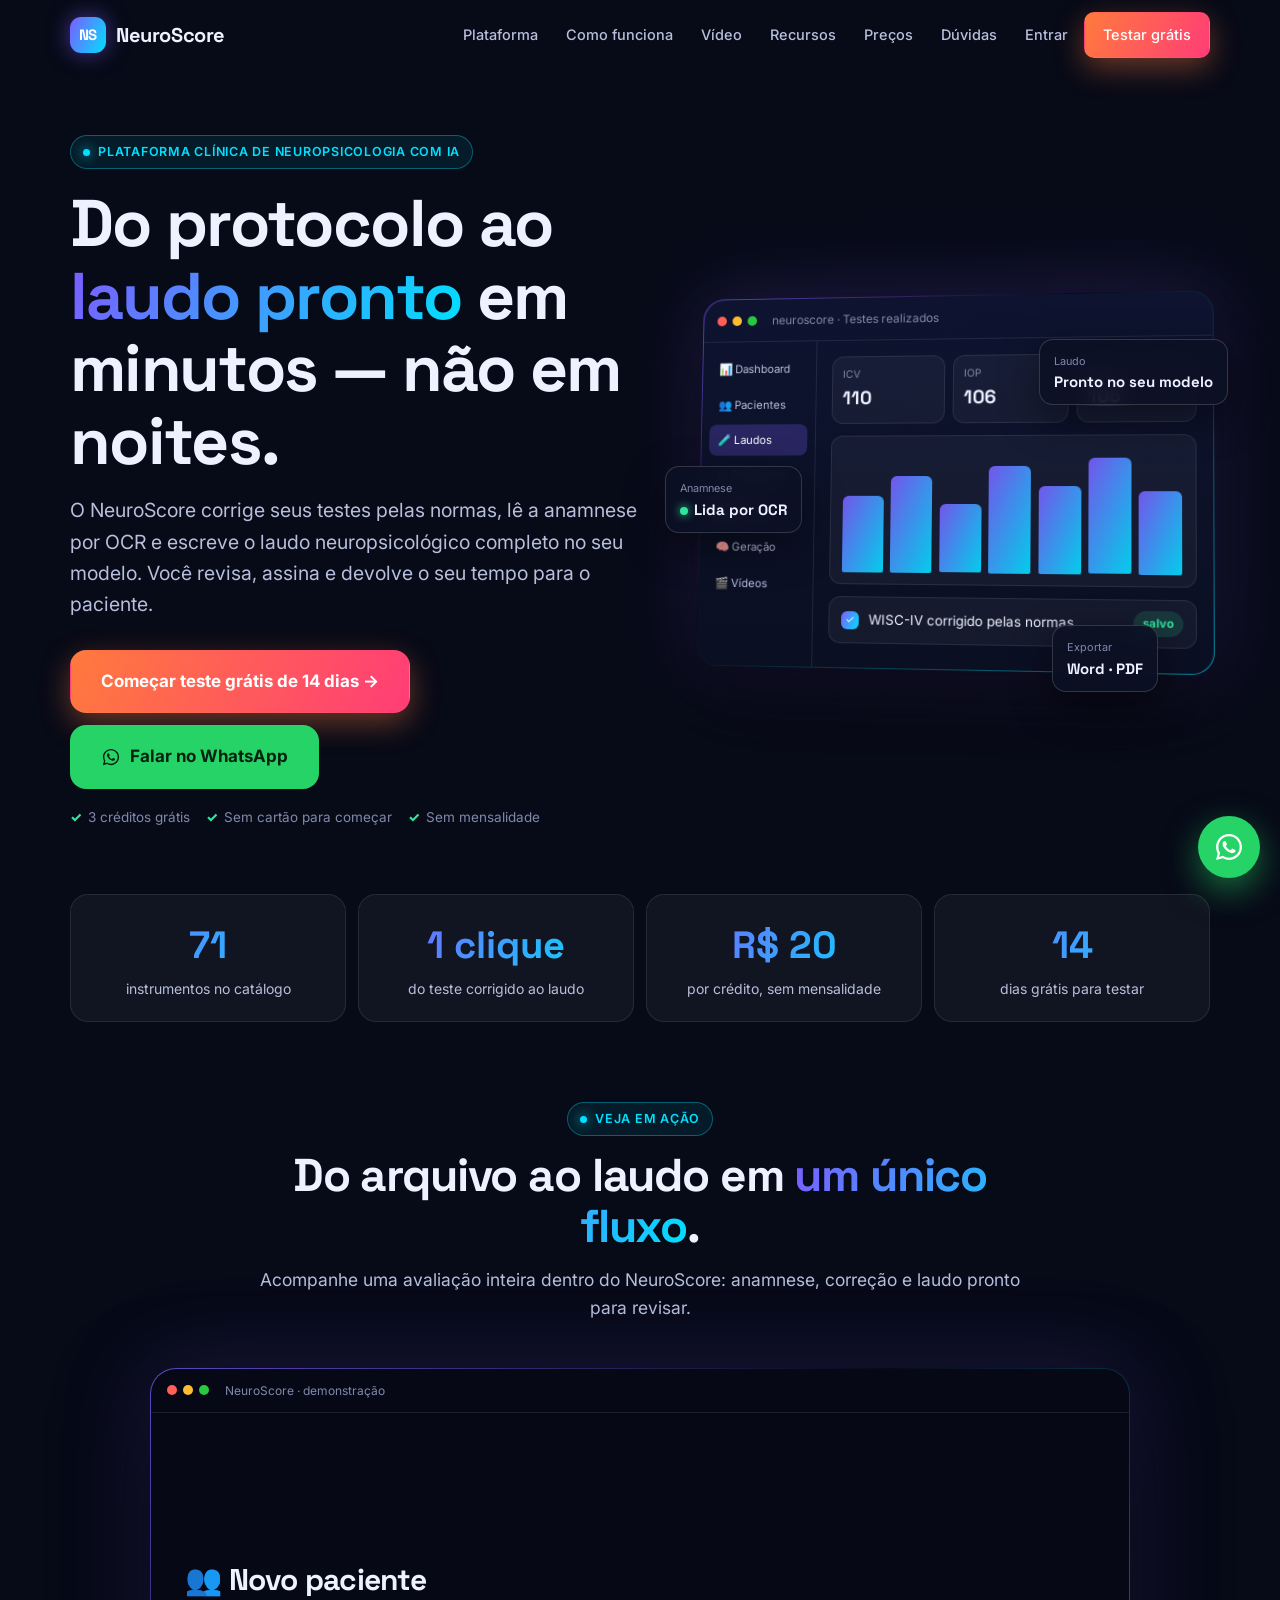
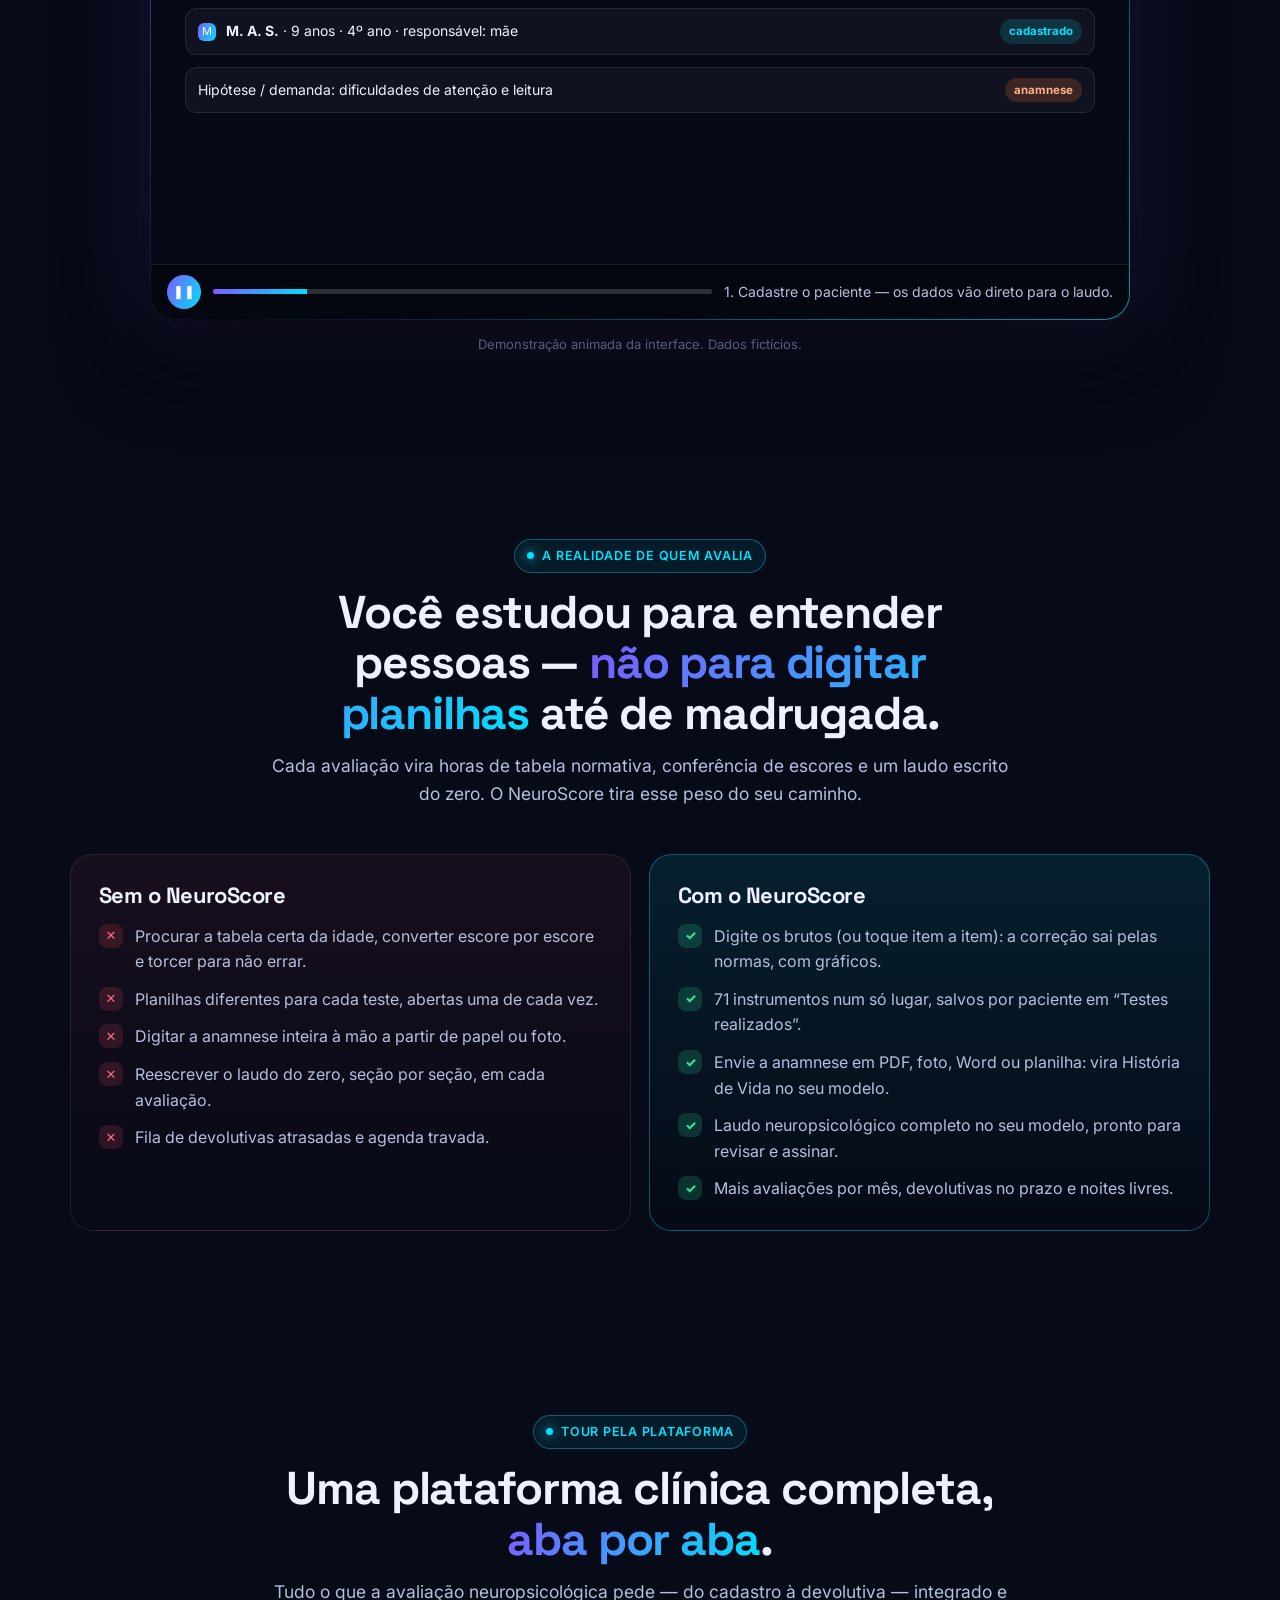
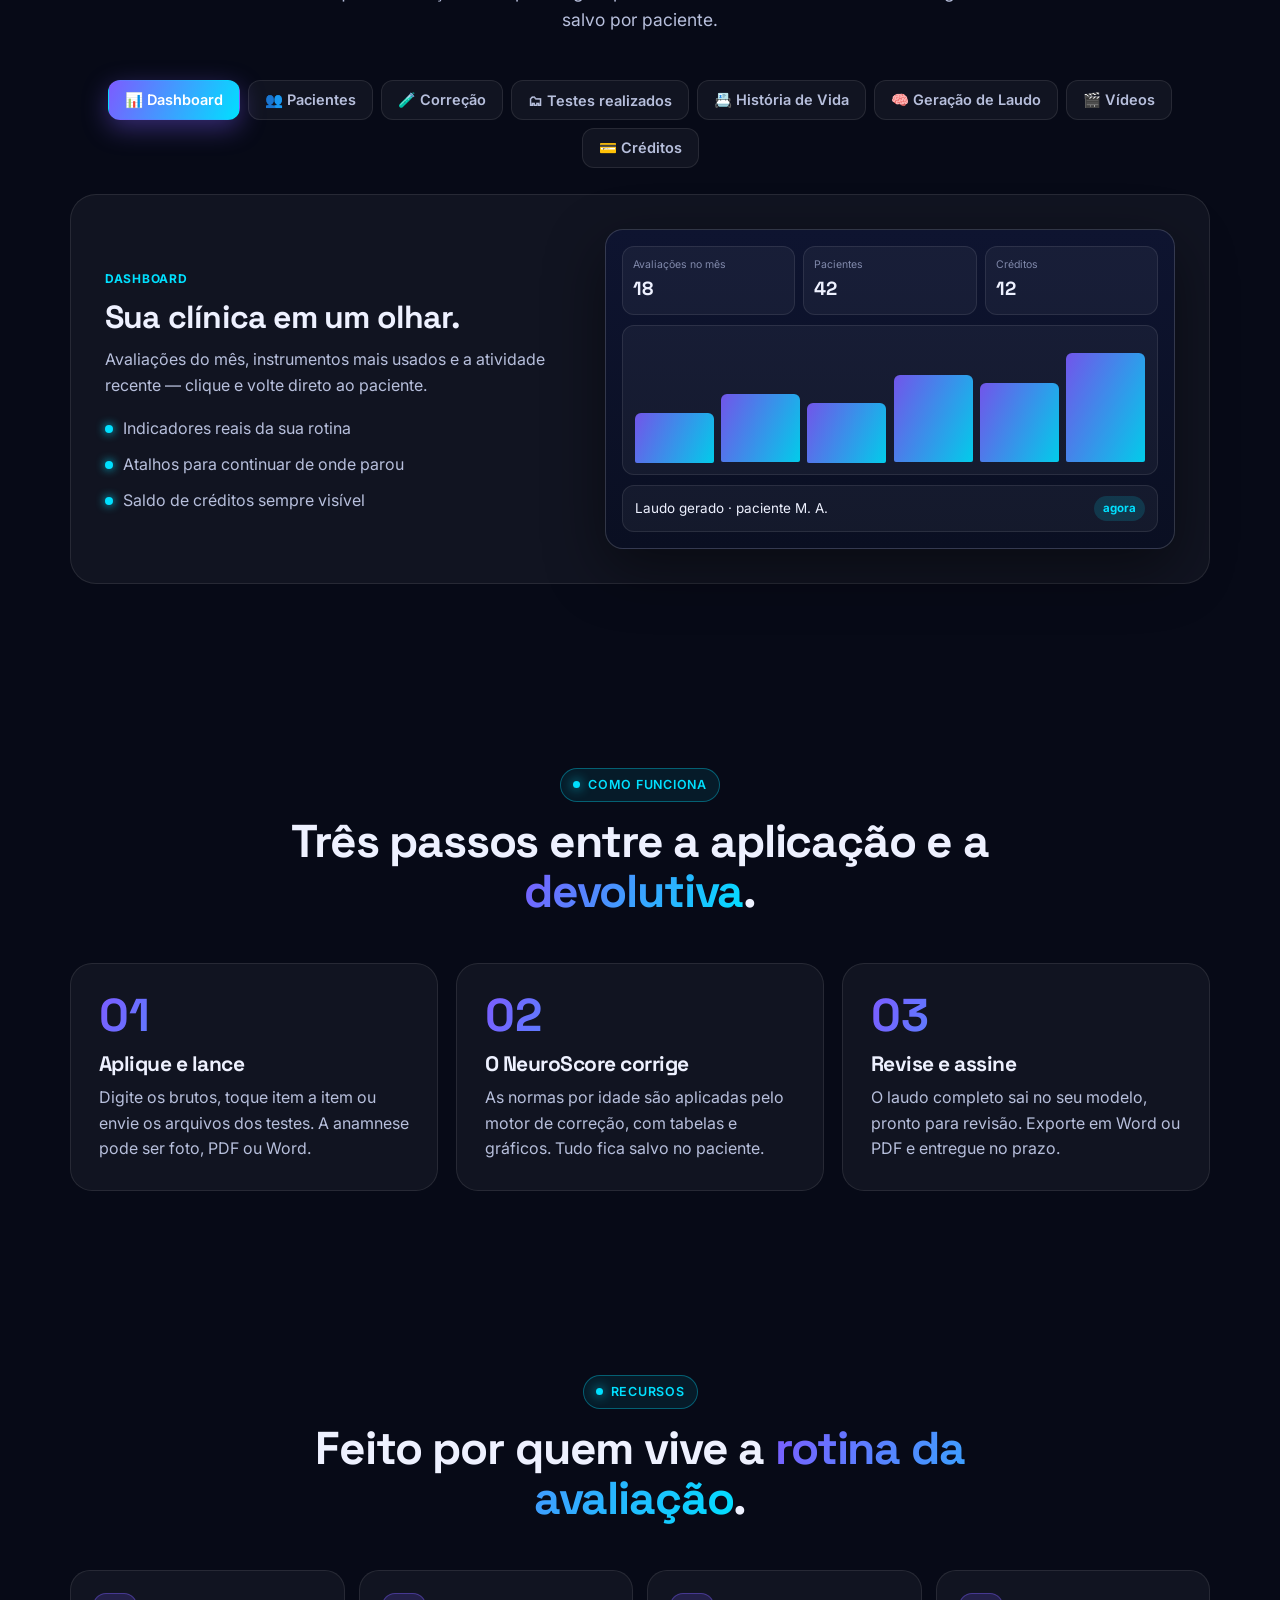
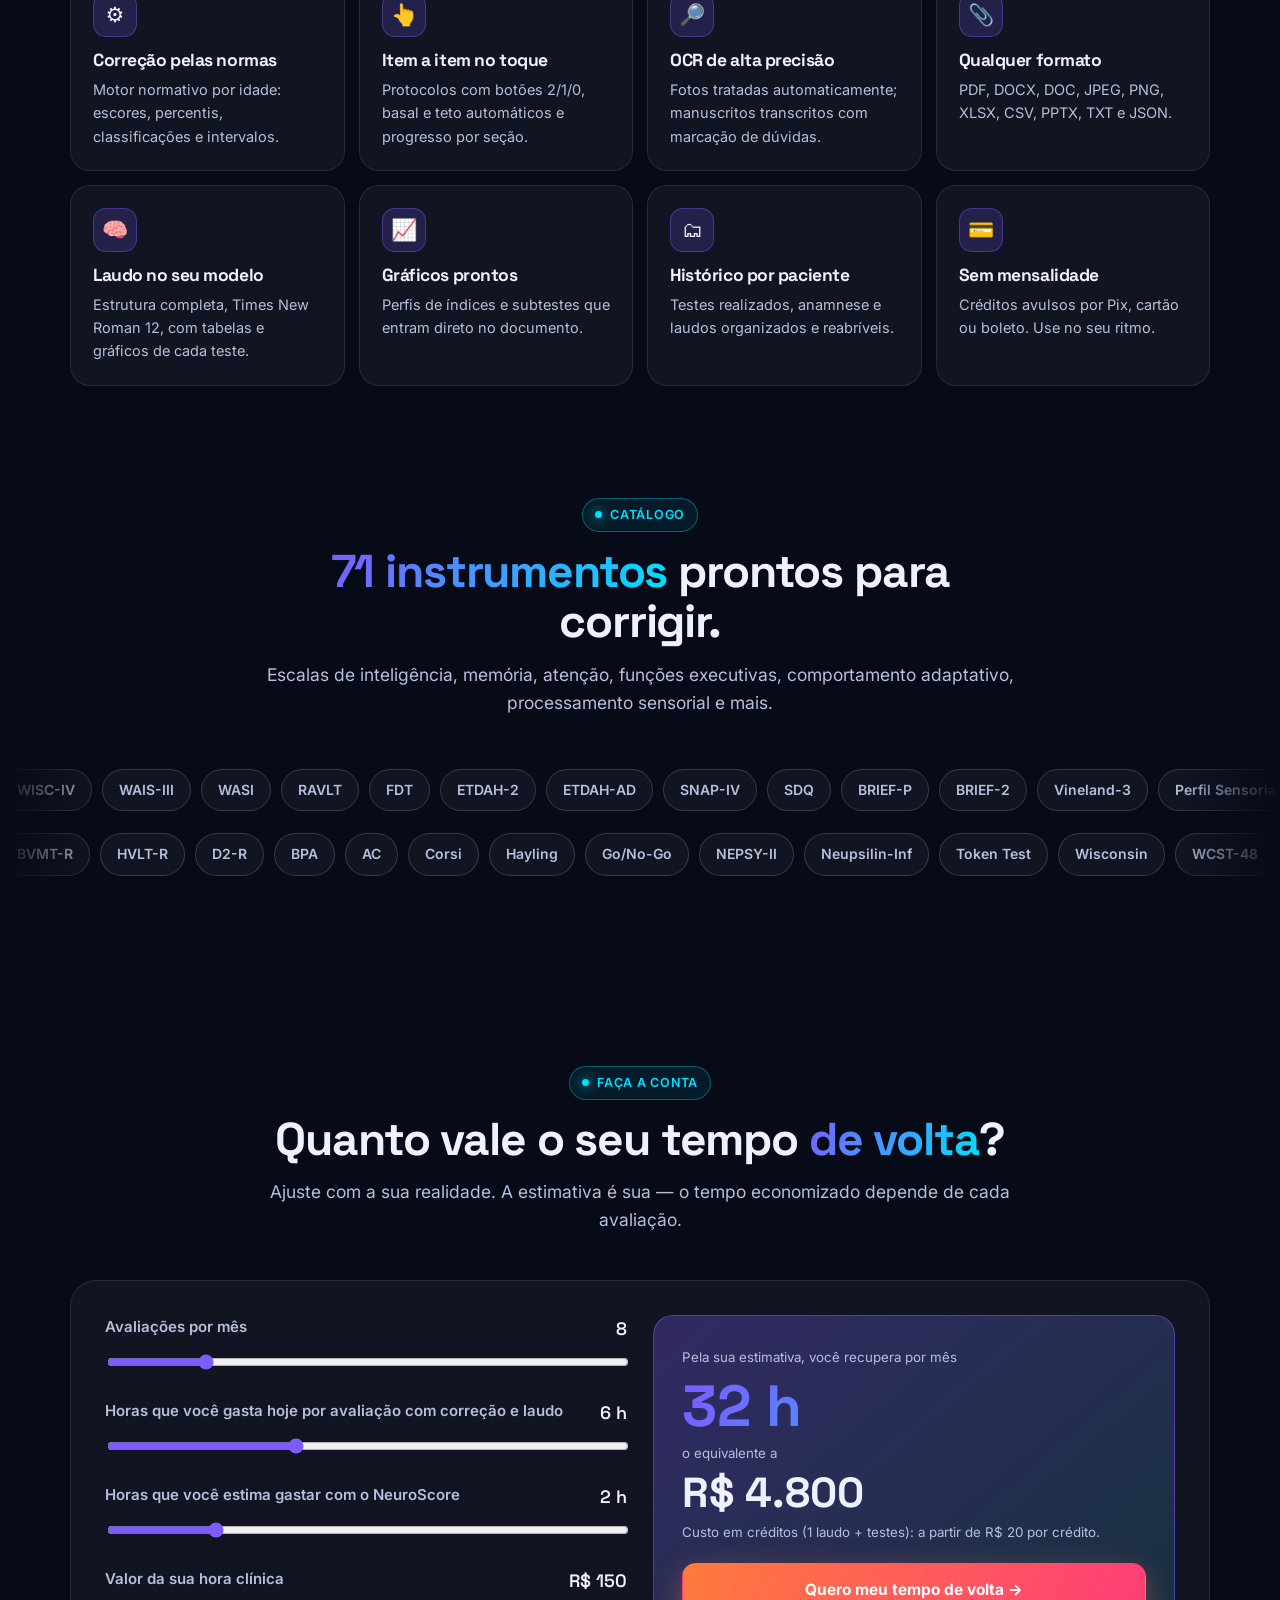
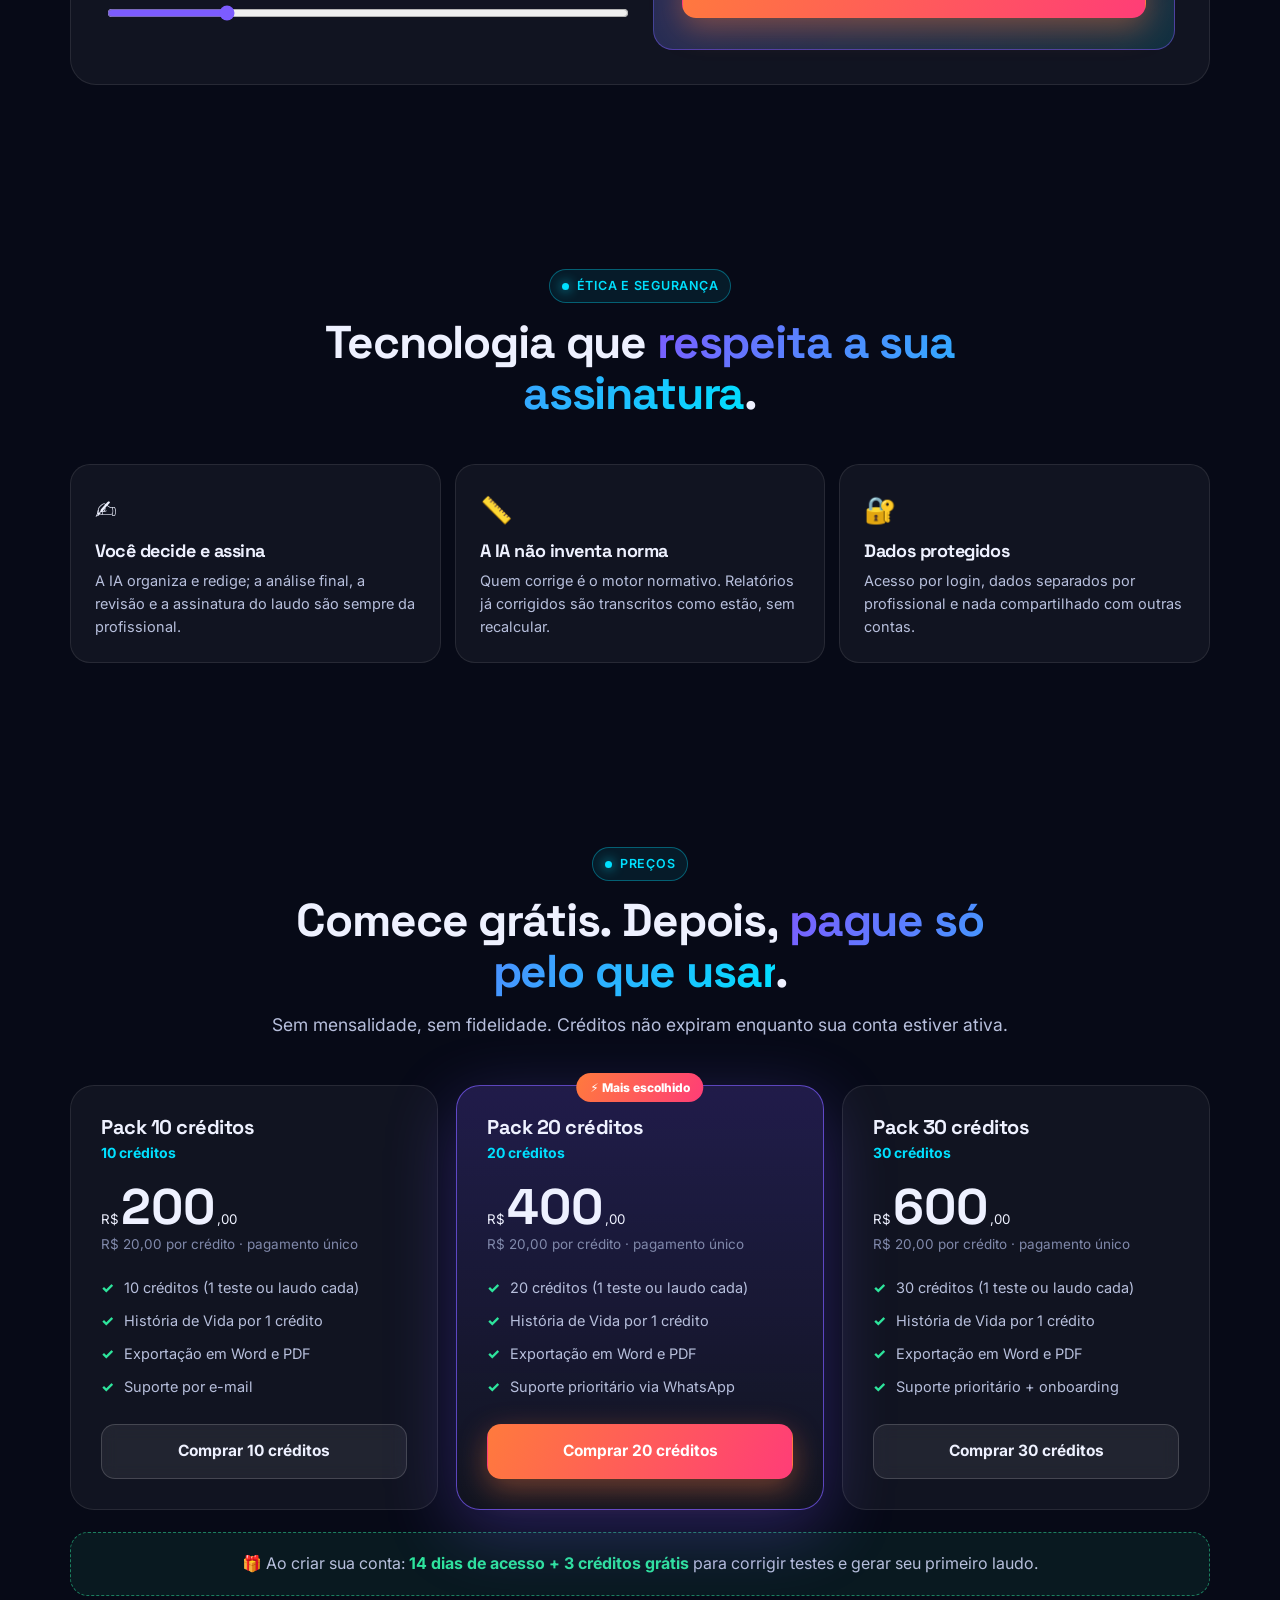
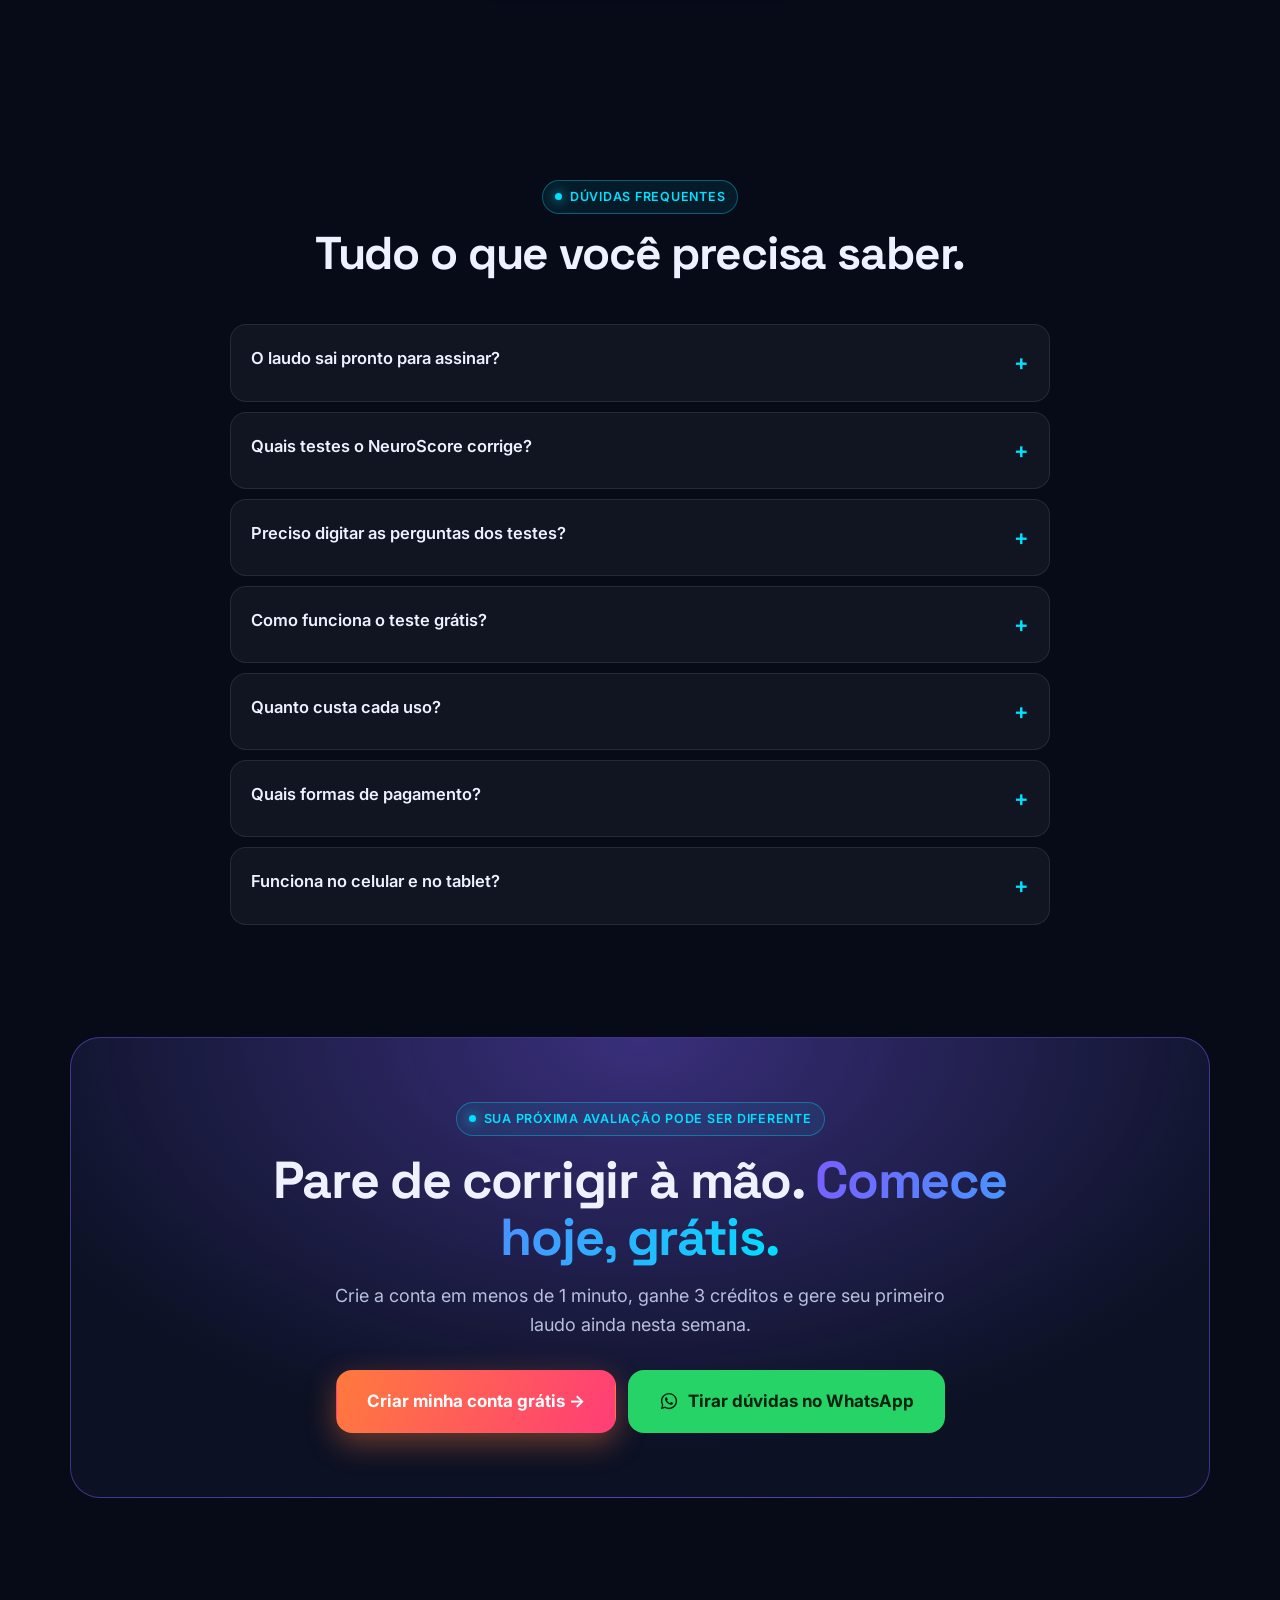
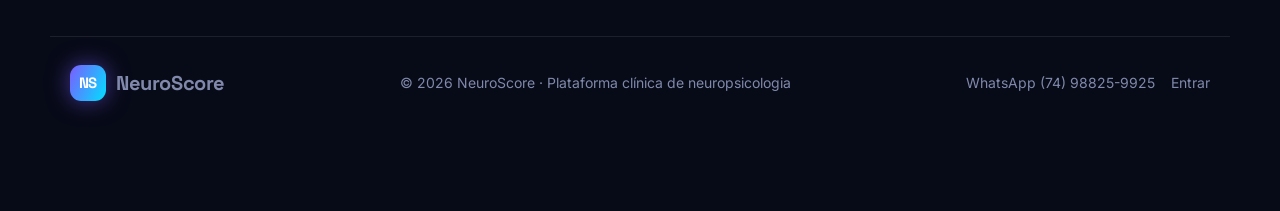
==== static/landing.html @ fa6235f5 "História de Vida passa a custar 1 crédito (era 0,5) COST_HISTORIA = 1.0; botões, cartão de créditos," ====
<!doctype html>
<html lang="pt-BR">
<head>
  <meta charset="utf-8" />
  <meta name="viewport" content="width=device-width,initial-scale=1" />
  <title>NeuroScore — Plataforma clínica de neuropsicologia com IA</title>
  <meta name="description" content="Correção de 71 instrumentos pelas normas, anamnese lida por OCR e laudo neuropsicológico completo no seu modelo, em minutos. Teste grátis por 14 dias com 3 créditos." />
  <meta name="theme-color" content="#0b0f1f" />
  <meta property="og:title" content="NeuroScore — do protocolo ao laudo em minutos" />
  <meta property="og:description" content="Plataforma clínica para neuropsicólogos: correção pelas normas, História de Vida por OCR e laudo completo no seu modelo." />
  <link rel="icon" href="data:image/svg+xml,%3Csvg xmlns='http://www.w3.org/2000/svg' viewBox='0 0 100 100'%3E%3Cdefs%3E%3ClinearGradient id='g' x1='0' y1='0' x2='1' y2='1'%3E%3Cstop offset='0' stop-color='%237c5cff'/%3E%3Cstop offset='1' stop-color='%2300e0ff'/%3E%3C/linearGradient%3E%3C/defs%3E%3Crect width='100' height='100' rx='24' fill='url(%23g)'/%3E%3Ctext x='50' y='67' font-size='48' font-family='Arial,sans-serif' font-weight='800' text-anchor='middle' fill='white'%3ENS%3C/text%3E%3C/svg%3E" />
  <link rel="preconnect" href="https://fonts.googleapis.com" />
  <link rel="preconnect" href="https://fonts.gstatic.com" crossorigin />
  <link rel="stylesheet" href="https://fonts.googleapis.com/css2?family=Inter:wght@400;500;600;700;800&family=Space+Grotesk:wght@500;600;700&display=swap" />
  <style>
    :root{
      --primary:#7c5cff; --secondary:#00e0ff; --accent:#ff7a3d; --dark:#070a17;
      --bg:#070a17; --bg-2:#0c1124; --card:rgba(255,255,255,.045); --card-2:rgba(255,255,255,.07);
      --line:rgba(255,255,255,.09); --line-2:rgba(255,255,255,.16);
      --ink:#eef1ff; --ink-2:#b7bfdc; --muted:#8089ab; --ok:#2ee59d; --wa:#25d366;
      --grad:linear-gradient(115deg,var(--primary),var(--secondary));
      --grad-cta:linear-gradient(115deg,var(--accent),#ff3d77);
      --display:"Space Grotesk","Inter",system-ui,sans-serif;
      --r:18px;
    }
    *{box-sizing:border-box}
    html{scroll-behavior:smooth;background:var(--bg)}
    body{margin:0;font-family:"Inter",system-ui,sans-serif;color:var(--ink);background:var(--bg);font-size:16px;line-height:1.6;
      -webkit-font-smoothing:antialiased;overflow-x:hidden}
    a{color:inherit;text-decoration:none}
    img,svg{display:block;max-width:100%}
    .wrap{width:100%;max-width:1180px;margin:0 auto;padding:0 20px}
    h1,h2,h3,h4{font-family:var(--display);line-height:1.1;margin:0;letter-spacing:-.025em}
    p{margin:0}
    .grad-text{background:var(--grad);-webkit-background-clip:text;background-clip:text;color:transparent}
    .muted{color:var(--muted)}
    .eyebrow{display:inline-flex;align-items:center;gap:8px;font-size:12.5px;font-weight:600;letter-spacing:.06em;text-transform:uppercase;
      color:var(--secondary);border:1px solid color-mix(in srgb,var(--secondary) 35%,transparent);background:color-mix(in srgb,var(--secondary) 8%,transparent);
      padding:6px 12px;border-radius:999px}
    .eyebrow i{width:7px;height:7px;border-radius:50%;background:var(--secondary);box-shadow:0 0 12px var(--secondary);animation:pulse 2s infinite}
    @keyframes pulse{50%{opacity:.35}}

    /* fundo futurista */
    .bg-fx{position:fixed;inset:0;z-index:-1;pointer-events:none;overflow:hidden}
    .bg-fx::before{content:"";position:absolute;inset:-50%;background:
      radial-gradient(40% 35% at 20% 15%,color-mix(in srgb,var(--primary) 30%,transparent),transparent 70%),
      radial-gradient(35% 30% at 85% 10%,color-mix(in srgb,var(--secondary) 18%,transparent),transparent 70%),
      radial-gradient(40% 40% at 70% 85%,color-mix(in srgb,var(--primary) 16%,transparent),transparent 70%);
      animation:drift 26s ease-in-out infinite alternate}
    .bg-fx::after{content:"";position:absolute;inset:0;background-image:
      linear-gradient(var(--line) 1px,transparent 1px),linear-gradient(90deg,var(--line) 1px,transparent 1px);
      background-size:56px 56px;mask-image:radial-gradient(70% 60% at 50% 20%,#000 30%,transparent 80%);opacity:.55}
    @keyframes drift{to{transform:translate(4%,3%) rotate(6deg)}}

    /* botões */
    .btn{display:inline-flex;align-items:center;justify-content:center;gap:9px;font-weight:700;font-size:15.5px;padding:14px 24px;border-radius:14px;
      border:1px solid transparent;cursor:pointer;transition:transform .15s,box-shadow .2s,background .2s;white-space:nowrap;font-family:inherit}
    .btn:hover{transform:translateY(-2px)}
    .btn-cta{background:var(--grad-cta);color:#fff;box-shadow:0 10px 30px color-mix(in srgb,var(--accent) 40%,transparent)}
    .btn-cta:hover{box-shadow:0 14px 40px color-mix(in srgb,var(--accent) 55%,transparent)}
    .btn-glass{background:var(--card-2);border-color:var(--line-2);color:var(--ink);backdrop-filter:blur(8px)}
    .btn-wa{background:var(--wa);color:#05210f}
    .btn-wa:hover{box-shadow:0 12px 34px color-mix(in srgb,var(--wa) 45%,transparent)}
    .btn-lg{padding:17px 30px;font-size:17px;border-radius:16px}
    .btn-block{width:100%}
    .wa-ico{width:20px;height:20px;flex:none}

    /* nav */
    .nav{position:sticky;top:0;z-index:50;transition:background .2s,border-color .2s;border-bottom:1px solid transparent}
    .nav.scrolled{background:color-mix(in srgb,var(--bg) 82%,transparent);backdrop-filter:blur(14px);border-color:var(--line)}
    .nav .wrap{display:flex;align-items:center;gap:18px;height:70px}
    .logo{display:flex;align-items:center;gap:10px;font-family:var(--display);font-weight:700;font-size:20px;letter-spacing:-.02em}
    .logo b{display:grid;place-items:center;width:36px;height:36px;border-radius:11px;background:var(--grad);font-size:15px;color:#fff;box-shadow:0 0 22px color-mix(in srgb,var(--primary) 55%,transparent)}
    .nav-links{display:flex;gap:4px;margin-left:auto;align-items:center}
    .nav-links a{padding:8px 12px;border-radius:10px;color:var(--ink-2);font-weight:500;font-size:14.5px}
    .nav-links a:hover{color:var(--ink);background:var(--card)}
    .nav-links .btn{padding:10px 18px;font-size:14.5px;color:#fff}
    .menu-btn{display:none;margin-left:auto;background:var(--card-2);border:1px solid var(--line-2);color:var(--ink);border-radius:10px;width:42px;height:42px;font-size:20px;cursor:pointer}
    @media(max-width:900px){
      .menu-btn{display:block}
      .nav-links{display:none;position:absolute;top:70px;left:12px;right:12px;flex-direction:column;align-items:stretch;padding:12px;
        background:var(--bg-2);border:1px solid var(--line-2);border-radius:16px}
      .nav-links.open{display:flex}
    }

    /* hero */
    .hero{padding:64px 0 40px}
    .hero .wrap{display:grid;grid-template-columns:1.05fr .95fr;gap:48px;align-items:center}
    .hero h1{font-size:clamp(38px,5.6vw,66px);margin:18px 0 18px}
    .hero .sub{font-size:clamp(17px,1.6vw,19.5px);color:var(--ink-2);max-width:580px}
    .hero-ctas{display:flex;gap:12px;flex-wrap:wrap;margin-top:30px}
    .micro{display:flex;gap:16px;flex-wrap:wrap;margin-top:18px;font-size:13.5px;color:var(--muted)}
    .micro span{display:inline-flex;align-items:center;gap:6px}
    .micro span::before{content:"✓";color:var(--ok);font-weight:800}
    @media(max-width:960px){.hero .wrap{grid-template-columns:1fr}.hero{padding-top:36px}}

    /* mock do app no hero */
    .device{position:relative;border-radius:22px;padding:1px;background:linear-gradient(140deg,color-mix(in srgb,var(--primary) 70%,transparent),transparent 40%,color-mix(in srgb,var(--secondary) 60%,transparent));
      box-shadow:0 30px 80px rgba(0,0,0,.55),0 0 80px color-mix(in srgb,var(--primary) 25%,transparent);transform:perspective(1400px) rotateY(-8deg) rotateX(4deg);transition:transform .5s}
    .device:hover{transform:perspective(1400px) rotateY(-2deg) rotateX(1deg)}
    .screen{border-radius:21px;background:linear-gradient(180deg,#0e1430,#0a0f22);overflow:hidden}
    .bar{display:flex;align-items:center;gap:6px;padding:12px 14px;border-bottom:1px solid var(--line)}
    .bar i{width:10px;height:10px;border-radius:50%;background:#ff5f57}.bar i:nth-child(2){background:#febc2e}.bar i:nth-child(3){background:#28c840}
    .bar span{margin-left:10px;font-size:12px;color:var(--muted)}
    .app{display:grid;grid-template-columns:120px 1fr;min-height:330px}
    .side{border-right:1px solid var(--line);padding:12px 8px;display:flex;flex-direction:column;gap:4px}
    .side div{font-size:11.5px;color:var(--ink-2);padding:7px 9px;border-radius:8px}
    .side div.on{background:color-mix(in srgb,var(--primary) 25%,transparent);color:#fff}
    .main{padding:16px;display:grid;gap:12px;align-content:start}
    .kpis{display:grid;grid-template-columns:repeat(3,1fr);gap:8px}
    .kpi{background:var(--card);border:1px solid var(--line);border-radius:12px;padding:10px}
    .kpi small{display:block;font-size:10.5px;color:var(--muted)} .kpi b{font-family:var(--display);font-size:19px}
    .chart{background:var(--card);border:1px solid var(--line);border-radius:12px;padding:12px;height:150px;display:flex;align-items:flex-end;gap:7px}
    .chart i{flex:1;border-radius:6px 6px 2px 2px;background:var(--grad);opacity:.9;transform-origin:bottom;animation:grow 1.4s cubic-bezier(.2,.8,.2,1) both}
    @keyframes grow{from{transform:scaleY(0)}}
    .float{position:absolute;background:color-mix(in srgb,var(--bg-2) 88%,transparent);backdrop-filter:blur(10px);border:1px solid var(--line-2);border-radius:14px;
      padding:10px 14px;font-size:13px;box-shadow:0 14px 40px rgba(0,0,0,.45);animation:bob 6s ease-in-out infinite}
    .float b{display:block;font-family:var(--display);font-size:15px}
    .float small{color:var(--muted)}
    .f1{left:-26px;top:46%}.f2{right:-18px;top:12%;animation-delay:-2s}.f3{right:10%;bottom:-22px;animation-delay:-4s}
    .dot-ok{display:inline-block;width:8px;height:8px;border-radius:50%;background:var(--ok);box-shadow:0 0 10px var(--ok);margin-right:6px}
    @keyframes bob{50%{transform:translateY(-8px)}}
    @media(max-width:960px){.device{transform:none}.f1{left:6px}.f2{right:6px}}
    @media(max-width:520px){.app{grid-template-columns:1fr}.side{display:none}.float{font-size:12px}}

    /* faixa de números */
    .stats{padding:26px 0 10px}
    .stats .wrap{display:grid;grid-template-columns:repeat(4,1fr);gap:12px}
    .stat{background:var(--card);border:1px solid var(--line);border-radius:var(--r);padding:20px;text-align:center}
    .stat b{display:block;font-family:var(--display);font-size:clamp(26px,3.2vw,38px)}
    .stat span{color:var(--ink-2);font-size:14px}
    @media(max-width:760px){.stats .wrap{grid-template-columns:repeat(2,1fr)}}

    /* seções */
    section.sec{padding:92px 0}
    .sec-head{text-align:center;max-width:760px;margin:0 auto 46px}
    .sec-head h2{font-size:clamp(30px,4vw,46px);margin:14px 0 14px}
    .sec-head p{color:var(--ink-2);font-size:17.5px}

    /* dor x solução */
    .vs{display:grid;grid-template-columns:1fr 1fr;gap:18px}
    .vs > div{border-radius:22px;padding:28px;border:1px solid var(--line)}
    .vs .pain{background:linear-gradient(180deg,rgba(255,80,110,.07),transparent)}
    .vs .gain{background:linear-gradient(180deg,color-mix(in srgb,var(--secondary) 10%,transparent),transparent);border-color:color-mix(in srgb,var(--secondary) 35%,transparent)}
    .vs h3{font-size:22px;margin-bottom:16px}
    .vs ul{list-style:none;margin:0;padding:0;display:grid;gap:12px}
    .vs li{display:flex;gap:12px;color:var(--ink-2)}
    .vs li::before{flex:none;width:24px;height:24px;border-radius:8px;display:grid;place-items:center;font-size:13px;font-weight:800}
    .vs .pain li::before{content:"✕";background:rgba(255,80,110,.15);color:#ff6b8a}
    .vs .gain li::before{content:"✓";background:color-mix(in srgb,var(--ok) 18%,transparent);color:var(--ok)}
    @media(max-width:820px){.vs{grid-template-columns:1fr}}

    /* tour por abas */
    .tabs{display:flex;gap:8px;flex-wrap:wrap;justify-content:center;margin-bottom:26px}
    .tab{background:var(--card);border:1px solid var(--line);color:var(--ink-2);padding:10px 16px;border-radius:12px;font-weight:600;font-size:14.5px;cursor:pointer;font-family:inherit;transition:.2s}
    .tab:hover{color:var(--ink);border-color:var(--line-2)}
    .tab.on{background:var(--grad);color:#fff;border-color:transparent;box-shadow:0 8px 26px color-mix(in srgb,var(--primary) 40%,transparent)}
    .panel{display:none;grid-template-columns:.9fr 1.1fr;gap:34px;align-items:center;background:var(--card);border:1px solid var(--line);border-radius:26px;padding:34px}
    .panel.on{display:grid;animation:fade .45s ease}
    @keyframes fade{from{opacity:0;transform:translateY(10px)}}
    .panel h3{font-size:clamp(24px,2.6vw,32px);margin:10px 0 12px}
    .panel p{color:var(--ink-2)}
    .panel ul{margin:18px 0 0;padding:0;list-style:none;display:grid;gap:10px}
    .panel li{display:flex;gap:10px;color:var(--ink-2)}
    .panel li::before{content:"";flex:none;width:8px;height:8px;margin-top:9px;border-radius:50%;background:var(--secondary);box-shadow:0 0 10px var(--secondary)}
    .tag{font-size:12px;font-weight:700;letter-spacing:.06em;text-transform:uppercase;color:var(--secondary)}
    .mock{border-radius:18px;background:linear-gradient(180deg,#0e1430,#0a0f22);border:1px solid var(--line-2);padding:16px;min-height:300px;display:grid;gap:10px;align-content:start;
      box-shadow:0 20px 60px rgba(0,0,0,.45)}
    .row{display:flex;align-items:center;gap:10px;background:var(--card);border:1px solid var(--line);border-radius:12px;padding:10px 12px;font-size:13.5px}
    .row .grow{flex:1;min-width:0;overflow:hidden;text-overflow:ellipsis;white-space:nowrap}
    .pill{font-size:11.5px;font-weight:700;padding:3px 9px;border-radius:999px;background:color-mix(in srgb,var(--secondary) 15%,transparent);color:var(--secondary);white-space:nowrap}
    .pill.ok{background:color-mix(in srgb,var(--ok) 15%,transparent);color:var(--ok)}
    .pill.acc{background:color-mix(in srgb,var(--accent) 18%,transparent);color:#ffb08a}
    .chk{width:18px;height:18px;border-radius:6px;background:var(--grad);flex:none;display:grid;place-items:center;font-size:11px;color:#fff}
    .seg{display:flex;gap:4px}.seg i{width:26px;height:26px;border-radius:7px;border:1px solid var(--line-2);display:grid;place-items:center;font-style:normal;font-size:12px;color:var(--ink-2)}
    .seg i.on{background:var(--grad);color:#fff;border-color:transparent}
    .grid-items{display:grid;grid-template-columns:repeat(4,1fr);gap:8px}
    .gi{display:flex;align-items:center;gap:6px;background:var(--card);border:1px solid var(--line);border-radius:10px;padding:7px 8px;font-size:12px}
    .gi b{width:20px;text-align:right;color:var(--ink-2)}
    .doc{background:#f7f8fc;color:#1b2033;border-radius:12px;padding:18px 20px;font-family:"Times New Roman",serif;font-size:13px;line-height:1.5}
    .doc h5{font-family:"Times New Roman",serif;font-size:13px;margin:8px 0 4px;text-transform:uppercase}
    .doc .ln{height:7px;border-radius:4px;background:#d9dcea;margin:6px 0}
    .vid{display:grid;grid-template-columns:repeat(3,1fr);gap:8px}
    .vid div{aspect-ratio:16/10;border-radius:10px;background:linear-gradient(135deg,color-mix(in srgb,var(--primary) 45%,#0e1430),#0e1430);display:grid;place-items:center;font-size:20px;border:1px solid var(--line)}
    @media(max-width:860px){.panel{grid-template-columns:1fr;padding:22px}.grid-items{grid-template-columns:repeat(3,1fr)}}

    /* passos */
    .steps{display:grid;grid-template-columns:repeat(3,1fr);gap:18px;counter-reset:s}
    .step{position:relative;background:var(--card);border:1px solid var(--line);border-radius:22px;padding:28px}
    .step::before{counter-increment:s;content:"0" counter(s);font-family:var(--display);font-size:46px;font-weight:700;line-height:1;
      background:var(--grad);-webkit-background-clip:text;background-clip:text;color:transparent;display:block;margin-bottom:14px}
    .step h3{font-size:21px;margin-bottom:10px}.step p{color:var(--ink-2)}
    @media(max-width:860px){.steps{grid-template-columns:1fr}}

    /* recursos */
    .feats{display:grid;grid-template-columns:repeat(4,1fr);gap:14px}
    .feat{background:var(--card);border:1px solid var(--line);border-radius:20px;padding:22px;transition:border-color .2s,transform .2s}
    .feat:hover{border-color:color-mix(in srgb,var(--primary) 60%,transparent);transform:translateY(-3px)}
    .feat .ic{width:44px;height:44px;border-radius:13px;display:grid;place-items:center;font-size:21px;margin-bottom:14px;
      background:color-mix(in srgb,var(--primary) 18%,transparent);border:1px solid color-mix(in srgb,var(--primary) 40%,transparent)}
    .feat h3{font-size:17.5px;margin-bottom:8px}.feat p{color:var(--ink-2);font-size:14.5px}
    @media(max-width:980px){.feats{grid-template-columns:repeat(2,1fr)}}
    @media(max-width:560px){.feats{grid-template-columns:1fr}}

    /* instrumentos (letreiro) */
    .marquee{overflow:hidden;mask-image:linear-gradient(90deg,transparent,#000 8%,#000 92%,transparent);padding:6px 0}
    .marquee + .marquee{margin-top:10px}
    .track{display:flex;gap:10px;width:max-content;animation:scroll 60s linear infinite}
    .marquee.rev .track{animation-direction:reverse;animation-duration:70s}
    .track span{padding:9px 16px;border-radius:999px;border:1px solid var(--line-2);background:var(--card);font-size:14px;font-weight:600;color:var(--ink-2);white-space:nowrap}
    @keyframes scroll{to{transform:translateX(-50%)}}

    /* calculadora */
    .calc{display:grid;grid-template-columns:1fr 1fr;gap:26px;background:var(--card);border:1px solid var(--line);border-radius:26px;padding:34px}
    .calc label{display:block;margin-bottom:22px;color:var(--ink-2);font-weight:600;font-size:15px}
    .calc label output{float:right;color:var(--ink);font-family:var(--display);font-size:18px}
    .calc input[type=range]{width:100%;margin-top:10px;accent-color:var(--primary)}
    .result{border-radius:20px;padding:28px;background:linear-gradient(140deg,color-mix(in srgb,var(--primary) 30%,transparent),color-mix(in srgb,var(--secondary) 14%,transparent));
      border:1px solid color-mix(in srgb,var(--primary) 45%,transparent);display:flex;flex-direction:column;justify-content:center;gap:8px}
    .result .big{font-family:var(--display);font-size:clamp(40px,5vw,58px);font-weight:700;line-height:1}
    .result small{color:var(--ink-2)}
    @media(max-width:860px){.calc{grid-template-columns:1fr;padding:22px}}

    /* ética */
    .trust{display:grid;grid-template-columns:repeat(3,1fr);gap:14px}
    .trust div{background:var(--card);border:1px solid var(--line);border-radius:20px;padding:24px}
    .trust h3{font-size:18px;margin:10px 0 8px}.trust p{color:var(--ink-2);font-size:14.5px}
    .trust .big{font-size:26px}
    @media(max-width:860px){.trust{grid-template-columns:1fr}}

    /* preços */
    .prices{display:grid;grid-template-columns:repeat(3,1fr);gap:18px;align-items:stretch}
    .price{position:relative;background:var(--card);border:1px solid var(--line);border-radius:24px;padding:30px;display:flex;flex-direction:column}
    .price.featured{background:linear-gradient(180deg,color-mix(in srgb,var(--primary) 22%,transparent),var(--card));border-color:color-mix(in srgb,var(--primary) 70%,transparent);
      box-shadow:0 20px 70px color-mix(in srgb,var(--primary) 30%,transparent);transform:translateY(-8px)}
    .price .badge{position:absolute;top:-13px;left:50%;transform:translateX(-50%);background:var(--grad-cta);color:#fff;font-size:12px;font-weight:800;padding:5px 14px;border-radius:999px;white-space:nowrap}
    .price h3{font-size:20px}
    .price .credits{color:var(--secondary);font-weight:700;font-size:14px;margin-top:4px}
    .price .amount{display:flex;align-items:baseline;gap:2px;margin:18px 0 2px}
    .price .amount b{font-family:var(--display);font-size:50px;line-height:1}
    .price .unit{color:var(--muted);font-size:13.5px}
    .price ul{list-style:none;padding:0;margin:20px 0 26px;display:grid;gap:10px;flex:1}
    .price li{display:flex;gap:10px;color:var(--ink-2);font-size:14.5px}
    .price li i{color:var(--ok);font-style:normal;font-weight:800}
    .free-band{margin-top:22px;text-align:center;padding:18px;border-radius:18px;border:1px dashed color-mix(in srgb,var(--ok) 50%,transparent);background:color-mix(in srgb,var(--ok) 7%,transparent);color:var(--ink-2)}
    .free-band b{color:var(--ok)}
    @media(max-width:900px){.prices{grid-template-columns:1fr !important;max-width:460px;margin:0 auto}.price.featured{transform:none}}

    /* FAQ */
    .faq{max-width:820px;margin:0 auto;display:grid;gap:10px}
    .faq details{background:var(--card);border:1px solid var(--line);border-radius:16px;padding:4px 20px}
    .faq summary{cursor:pointer;list-style:none;padding:16px 0;font-weight:600;font-size:16.5px;display:flex;justify-content:space-between;gap:16px}
    .faq summary::after{content:"+";font-size:22px;color:var(--secondary);transition:transform .2s}
    .faq details[open] summary::after{transform:rotate(45deg)}
    .faq details p{color:var(--ink-2);padding:0 0 18px}

    /* CTA final */
    .final{position:relative;text-align:center;border-radius:30px;padding:64px 26px;overflow:hidden;border:1px solid color-mix(in srgb,var(--primary) 45%,transparent);
      background:radial-gradient(60% 90% at 50% 0%,color-mix(in srgb,var(--primary) 40%,transparent),transparent),var(--bg-2)}
    .final h2{font-size:clamp(30px,4.4vw,52px);max-width:820px;margin:0 auto 16px}
    .final p{color:var(--ink-2);font-size:18px;max-width:640px;margin:0 auto}
    .final .hero-ctas{justify-content:center}

    footer{padding:46px 0 110px;color:var(--muted);font-size:14px}
    footer .wrap{display:flex;gap:20px;justify-content:space-between;flex-wrap:wrap;align-items:center;border-top:1px solid var(--line);padding-top:28px}
    footer a:hover{color:var(--ink)}

    /* WhatsApp flutuante + barra fixa no celular */
    .wa-float{position:fixed;right:20px;bottom:22px;z-index:60;width:62px;height:62px;border-radius:50%;background:var(--wa);display:grid;place-items:center;
      box-shadow:0 12px 34px rgba(37,211,102,.5);animation:ring 3s infinite}
    .wa-float svg{width:32px;height:32px}
    .wa-float .tip{position:absolute;right:74px;white-space:nowrap;background:#fff;color:#0b1020;font-weight:700;font-size:13.5px;padding:8px 12px;border-radius:12px;
      box-shadow:0 10px 30px rgba(0,0,0,.35);opacity:0;transform:translateX(8px);transition:.25s;pointer-events:none}
    .wa-float:hover .tip,.wa-float.hint .tip{opacity:1;transform:none}
    @keyframes ring{0%,100%{box-shadow:0 12px 34px rgba(37,211,102,.5),0 0 0 0 rgba(37,211,102,.45)}50%{box-shadow:0 12px 34px rgba(37,211,102,.5),0 0 0 14px rgba(37,211,102,0)}}
    .m-bar{display:none}
    @media(max-width:700px){
      .m-bar{display:flex;gap:8px;position:fixed;left:0;right:0;bottom:0;z-index:55;padding:10px 12px calc(10px + env(safe-area-inset-bottom));
        background:color-mix(in srgb,var(--bg) 92%,transparent);backdrop-filter:blur(12px);border-top:1px solid var(--line-2)}
      .m-bar .btn{flex:1;padding:13px 10px;font-size:14.5px}
      .wa-float{bottom:84px;width:56px;height:56px}
      .wa-float .tip{display:none}
    }


    /* vídeo de apresentação */
    .video-box{position:relative;max-width:980px;margin:0 auto;border-radius:26px;padding:1px;background:linear-gradient(140deg,color-mix(in srgb,var(--primary) 75%,transparent),transparent 45%,color-mix(in srgb,var(--secondary) 65%,transparent));
      box-shadow:0 30px 90px rgba(0,0,0,.55),0 0 90px color-mix(in srgb,var(--primary) 22%,transparent)}
    .video-in{border-radius:25px;overflow:hidden;background:#060915;aspect-ratio:16/9;position:relative}
    .video-in iframe{position:absolute;inset:0;width:100%;height:100%;border:0}
    .demo{position:absolute;inset:0;display:grid;grid-template-rows:auto 1fr auto}
    .demo-top{display:flex;align-items:center;gap:6px;padding:12px 16px;border-bottom:1px solid var(--line)}
    .demo-top i{width:10px;height:10px;border-radius:50%;background:#ff5f57}.demo-top i:nth-child(2){background:#febc2e}.demo-top i:nth-child(3){background:#28c840}
    .demo-top span{margin-left:10px;font-size:12px;color:var(--muted)}
    .stage{position:relative;overflow:hidden}
    .scene{position:absolute;inset:0;padding:clamp(14px,3vw,34px);display:grid;align-content:center;gap:12px;opacity:0;transform:scale(.98);transition:opacity .6s,transform .6s}
    .scene.on{opacity:1;transform:none}
    .scene h4{font-size:clamp(18px,2.6vw,30px)}
    .scene .row{font-size:clamp(11px,1.5vw,14px)}
    .scan{position:relative;border-radius:12px;overflow:hidden}
    .scan::after{content:"";position:absolute;left:0;right:0;height:38%;top:-40%;background:linear-gradient(180deg,transparent,color-mix(in srgb,var(--secondary) 45%,transparent),transparent);animation:scan 2.2s linear infinite}
    @keyframes scan{to{top:100%}}
    .typing .ln{animation:type 1.6s ease both}
    .typing .ln:nth-child(3){animation-delay:.4s}.typing .ln:nth-child(4){animation-delay:.8s}.typing .ln:nth-child(6){animation-delay:1.2s}.typing .ln:nth-child(7){animation-delay:1.6s}
    @keyframes type{from{width:0 !important}}
    .demo-bot{display:flex;align-items:center;gap:12px;padding:10px 16px;border-top:1px solid var(--line);background:rgba(0,0,0,.25)}
    .demo-bot button{width:34px;height:34px;border-radius:50%;border:0;background:var(--grad);color:#fff;cursor:pointer;font-size:13px;flex:none}
    .prog{flex:1;height:5px;border-radius:9px;background:var(--line-2);overflow:hidden}
    .prog i{display:block;height:100%;width:0;background:var(--grad)}
    .cap{font-size:clamp(11px,1.5vw,14px);color:var(--ink-2);min-width:0;white-space:nowrap;overflow:hidden;text-overflow:ellipsis;max-width:46%}
    .video-note{text-align:center;color:var(--muted);font-size:13px;margin-top:14px}

    /* depoimentos */
    .depos{display:grid;grid-template-columns:repeat(auto-fit,minmax(280px,1fr));gap:16px}
    .depo{background:var(--card);border:1px solid var(--line);border-radius:22px;padding:26px;display:flex;flex-direction:column;gap:18px}
    .depo blockquote{margin:0;color:var(--ink);font-size:16px;line-height:1.65;position:relative}
    .depo blockquote::before{content:"“";font-family:var(--display);font-size:64px;line-height:.6;display:block;color:var(--secondary);opacity:.7;margin-bottom:6px}
    .depo .who{display:flex;align-items:center;gap:12px;margin-top:auto}
    .depo .av{width:46px;height:46px;border-radius:50%;background:var(--grad);display:grid;place-items:center;font-weight:800;font-family:var(--display);flex:none;overflow:hidden}
    .depo .av img{width:100%;height:100%;object-fit:cover}
    .depo .who b{display:block}.depo .who small{color:var(--muted)}
    /* animação de entrada */
    .reveal{opacity:0;transform:translateY(22px);transition:opacity .7s ease,transform .7s ease}
    .reveal.in{opacity:1;transform:none}
    @media(prefers-reduced-motion:reduce){*,*::before,*::after{animation:none !important;transition:none !important}.reveal{opacity:1;transform:none}}
  </style>
</head>
<body>
  <div class="bg-fx" aria-hidden="true"></div>
  <svg width="0" height="0" style="position:absolute" aria-hidden="true"><symbol id="wa" viewBox="0 0 32 32"><path fill="currentColor" d="M16.04 3C8.86 3 3.03 8.82 3.03 16c0 2.3.6 4.53 1.74 6.5L3 29l6.68-1.75A12.95 12.95 0 0 0 16.04 29C23.2 29 29 23.18 29 16S23.2 3 16.04 3Zm0 23.64c-2 0-3.95-.54-5.65-1.56l-.4-.24-3.97 1.04 1.06-3.86-.26-.4A10.6 10.6 0 0 1 5.4 16c0-5.87 4.77-10.64 10.64-10.64 5.86 0 10.63 4.77 10.63 10.64 0 5.86-4.77 10.64-10.63 10.64Zm5.83-7.97c-.32-.16-1.89-.93-2.18-1.04-.3-.1-.5-.16-.72.16-.21.32-.82 1.04-1 1.25-.19.21-.37.24-.69.08-.32-.16-1.35-.5-2.57-1.59a9.6 9.6 0 0 1-1.78-2.2c-.19-.32-.02-.5.14-.66.15-.14.32-.37.48-.56.16-.18.21-.32.32-.53.1-.21.05-.4-.03-.56-.08-.16-.72-1.73-.98-2.37-.26-.62-.52-.54-.72-.55h-.61c-.21 0-.56.08-.85.4-.3.32-1.12 1.09-1.12 2.66 0 1.57 1.15 3.08 1.3 3.3.17.2 2.25 3.44 5.46 4.82.76.33 1.36.53 1.82.68.77.24 1.46.2 2.01.12.61-.09 1.89-.77 2.16-1.52.26-.74.26-1.38.18-1.52-.08-.13-.29-.21-.61-.37Z"/></symbol></svg>

  <!-- NAV -->
  <nav class="nav" id="nav">
    <div class="wrap">
      <a class="logo" href="#topo"><b>NS</b>NeuroScore</a>
      <button class="menu-btn" id="menuBtn" aria-label="Abrir menu">☰</button>
      <div class="nav-links" id="navLinks">
        <a href="#plataforma">Plataforma</a>
        <a href="#como-funciona">Como funciona</a>
        <a href="#video">Vídeo</a>
        <a href="#recursos">Recursos</a>
        <a href="#precos">Preços</a>
        <a href="#faq">Dúvidas</a>
        <a href="/login.html">Entrar</a>
        <a class="btn btn-cta" href="/login.html?cadastro=1" data-cta>Testar grátis</a>
      </div>
    </div>
  </nav>

  <!-- HERO -->
  <header class="hero" id="topo">
    <div class="wrap">
      <div class="reveal">
        <span class="eyebrow"><i></i>Plataforma clínica de neuropsicologia com IA</span>
        <h1 id="heroTitle">Do protocolo ao <span class="grad-text">laudo pronto</span> em minutos — não em noites.</h1>
        <p class="sub" id="heroSub">O NeuroScore corrige seus testes pelas normas, lê a anamnese por OCR e escreve o laudo neuropsicológico completo no seu modelo. Você revisa, assina e devolve o seu tempo para o paciente.</p>
        <div class="hero-ctas">
          <a class="btn btn-cta btn-lg" href="/login.html?cadastro=1" data-cta>Começar teste grátis de 14 dias →</a>
          <a class="btn btn-wa btn-lg" data-wa href="#"><svg class="wa-ico"><use href="#wa"/></svg>Falar no WhatsApp</a>
        </div>
        <div class="micro"><span>3 créditos grátis</span><span>Sem cartão para começar</span><span>Sem mensalidade</span></div>
      </div>
      <div class="reveal" style="position:relative">
        <div class="device">
          <div class="screen">
            <div class="bar"><i></i><i></i><i></i><span>neuroscore · Testes realizados</span></div>
            <div class="app">
              <div class="side"><div>📊 Dashboard</div><div>👥 Pacientes</div><div class="on">🧪 Laudos</div><div>🗂 Realizados</div><div>📇 História</div><div>🧠 Geração</div><div>🎬 Vídeos</div></div>
              <div class="main">
                <div class="kpis"><div class="kpi"><small>ICV</small><b>110</b></div><div class="kpi"><small>IOP</small><b>106</b></div><div class="kpi"><small>QIT</small><b>105</b></div></div>
                <div class="chart" aria-hidden="true"><i style="height:62%"></i><i style="height:78%;animation-delay:.1s"></i><i style="height:55%;animation-delay:.2s"></i><i style="height:86%;animation-delay:.3s"></i><i style="height:70%;animation-delay:.4s"></i><i style="height:92%;animation-delay:.5s"></i><i style="height:66%;animation-delay:.6s"></i></div>
                <div class="row"><span class="chk">✓</span><span class="grow">WISC-IV corrigido pelas normas</span><span class="pill ok">salvo</span></div>
              </div>
            </div>
          </div>
        </div>
        <div class="float f1"><small>Anamnese</small><b><span class="dot-ok"></span>Lida por OCR</b></div>
        <div class="float f2"><small>Laudo</small><b>Pronto no seu modelo</b></div>
        <div class="float f3"><small>Exportar</small><b>Word · PDF</b></div>
      </div>
    </div>
  </header>

  <!-- NÚMEROS -->
  <div class="stats">
    <div class="wrap">
      <div class="stat reveal"><b class="grad-text" data-count="71">71</b><span>instrumentos no catálogo</span></div>
      <div class="stat reveal"><b class="grad-text">1 clique</b><span>do teste corrigido ao laudo</span></div>
      <div class="stat reveal"><b class="grad-text">R$ 20</b><span>por crédito, sem mensalidade</span></div>
      <div class="stat reveal"><b class="grad-text" data-count="14">14</b><span>dias grátis para testar</span></div>
    </div>
  </div>


  <!-- VÍDEO DE APRESENTAÇÃO -->
  <section class="sec" id="video" style="padding-top:70px">
    <div class="wrap">
      <div class="sec-head reveal">
        <span class="eyebrow"><i></i>Veja em ação</span>
        <h2>Do arquivo ao laudo em <span class="grad-text">um único fluxo</span>.</h2>
        <p>Acompanhe uma avaliação inteira dentro do NeuroScore: anamnese, correção e laudo pronto para revisar.</p>
      </div>
      <div class="video-box reveal">
        <div class="video-in" id="videoIn">
          <div class="demo" id="demo">
            <div class="demo-top"><i></i><i></i><i></i><span>NeuroScore · demonstração</span></div>
            <div class="stage">
              <div class="scene" data-cap="1. Cadastre o paciente — os dados vão direto para o laudo.">
                <h4>👥 Novo paciente</h4>
                <div class="row"><span class="chk">M</span><span class="grow"><b>M. A. S.</b> · 9 anos · 4º ano · responsável: mãe</span><span class="pill">cadastrado</span></div>
                <div class="row"><span class="grow">Hipótese / demanda: dificuldades de atenção e leitura</span><span class="pill acc">anamnese</span></div>
              </div>
              <div class="scene" data-cap="2. Envie a anamnese (foto, PDF, Word…): o OCR lê e organiza a História de Vida.">
                <h4>📇 Lendo a anamnese…</h4>
                <div class="scan"><div class="doc"><h5>Anamnese infantojuvenil</h5><div class="ln" style="width:92%"></div><div class="ln" style="width:80%"></div><div class="ln" style="width:88%"></div><div class="ln" style="width:65%"></div><div class="ln" style="width:90%"></div></div></div>
                <div class="row"><span class="chk">✓</span><span class="grow">História de Vida organizada em 7 tópicos</span><span class="pill ok">salva</span></div>
              </div>
              <div class="scene" data-cap="3. Lance os brutos ou toque item a item: a correção sai pelas normas, com gráficos.">
                <h4>🧪 Correção pelas normas</h4>
                <div class="chart" style="height:clamp(90px,16vw,150px)"><i style="height:62%"></i><i style="height:78%"></i><i style="height:55%"></i><i style="height:86%"></i><i style="height:70%"></i><i style="height:92%"></i></div>
                <div class="row"><span class="grow"><b>WISC-IV</b> · ICV 110 · IOP 106 · IMO 94 · IVP 103</span><span class="pill ok">QIT 105</span></div>
              </div>
              <div class="scene" data-cap="4. Um clique: o laudo neuropsicológico completo é escrito no seu modelo.">
                <h4>🧠 Gerando o laudo…</h4>
                <div class="doc typing"><h5 style="text-align:center">Laudo neuropsicológico</h5><div class="ln" style="width:94%"></div><div class="ln" style="width:86%"></div><h5>Conclusão e síntese</h5><div class="ln" style="width:91%"></div><div class="ln" style="width:70%"></div></div>
              </div>
              <div class="scene" data-cap="5. Revise, exporte em Word ou PDF e assine. Pronto para a devolutiva.">
                <h4>✅ Pronto para revisar e assinar</h4>
                <div class="row"><span class="grow">laudo_neuropsicologico.docx</span><span class="pill ok">Word</span><span class="pill">PDF</span></div>
                <div class="row"><span class="chk">✓</span><span class="grow">Salvo em Testes realizados do paciente</span></div>
                <a class="btn btn-cta" href="/login.html?cadastro=1" data-cta style="justify-self:start">Testar grátis agora →</a>
              </div>
            </div>
            <div class="demo-bot"><button type="button" id="demoPlay" aria-label="Pausar">❚❚</button><div class="prog"><i id="demoProg"></i></div><span class="cap" id="demoCap"></span></div>
          </div>
        </div>
      </div>
      <p class="video-note" id="videoNote">Demonstração animada da interface. Dados fictícios.</p>
    </div>
  </section>

  <!-- DOR x SOLUÇÃO -->
  <section class="sec">
    <div class="wrap">
      <div class="sec-head reveal">
        <span class="eyebrow"><i></i>A realidade de quem avalia</span>
        <h2>Você estudou para entender pessoas — <span class="grad-text">não para digitar planilhas</span> até de madrugada.</h2>
        <p>Cada avaliação vira horas de tabela normativa, conferência de escores e um laudo escrito do zero. O NeuroScore tira esse peso do seu caminho.</p>
      </div>
      <div class="vs">
        <div class="pain reveal">
          <h3>Sem o NeuroScore</h3>
          <ul>
            <li>Procurar a tabela certa da idade, converter escore por escore e torcer para não errar.</li>
            <li>Planilhas diferentes para cada teste, abertas uma de cada vez.</li>
            <li>Digitar a anamnese inteira à mão a partir de papel ou foto.</li>
            <li>Reescrever o laudo do zero, seção por seção, em cada avaliação.</li>
            <li>Fila de devolutivas atrasadas e agenda travada.</li>
          </ul>
        </div>
        <div class="gain reveal">
          <h3>Com o NeuroScore</h3>
          <ul>
            <li>Digite os brutos (ou toque item a item): a correção sai pelas normas, com gráficos.</li>
            <li>71 instrumentos num só lugar, salvos por paciente em “Testes realizados”.</li>
            <li>Envie a anamnese em PDF, foto, Word ou planilha: vira História de Vida no seu modelo.</li>
            <li>Laudo neuropsicológico completo no seu modelo, pronto para revisar e assinar.</li>
            <li>Mais avaliações por mês, devolutivas no prazo e noites livres.</li>
          </ul>
        </div>
      </div>
    </div>
  </section>

  <!-- TOUR POR ABAS -->
  <section class="sec" id="plataforma">
    <div class="wrap">
      <div class="sec-head reveal">
        <span class="eyebrow"><i></i>Tour pela plataforma</span>
        <h2>Uma plataforma clínica completa, <span class="grad-text">aba por aba</span>.</h2>
        <p>Tudo o que a avaliação neuropsicológica pede — do cadastro à devolutiva — integrado e salvo por paciente.</p>
      </div>
      <div class="tabs reveal" role="tablist" id="tabs">
        <button class="tab on" data-tab="dash">📊 Dashboard</button>
        <button class="tab" data-tab="pac">👥 Pacientes</button>
        <button class="tab" data-tab="cor">🧪 Correção</button>
        <button class="tab" data-tab="real">🗂 Testes realizados</button>
        <button class="tab" data-tab="hist">📇 História de Vida</button>
        <button class="tab" data-tab="laudo">🧠 Geração de Laudo</button>
        <button class="tab" data-tab="vid">🎬 Vídeos</button>
        <button class="tab" data-tab="cred">💳 Créditos</button>
      </div>

      <div class="panel on" data-panel="dash">
        <div><span class="tag">Dashboard</span><h3>Sua clínica em um olhar.</h3>
          <p>Avaliações do mês, instrumentos mais usados e a atividade recente — clique e volte direto ao paciente.</p>
          <ul><li>Indicadores reais da sua rotina</li><li>Atalhos para continuar de onde parou</li><li>Saldo de créditos sempre visível</li></ul></div>
        <div class="mock">
          <div class="kpis"><div class="kpi"><small>Avaliações no mês</small><b>18</b></div><div class="kpi"><small>Pacientes</small><b>42</b></div><div class="kpi"><small>Créditos</small><b>12</b></div></div>
          <div class="chart"><i style="height:40%"></i><i style="height:55%"></i><i style="height:48%"></i><i style="height:70%"></i><i style="height:64%"></i><i style="height:88%"></i></div>
          <div class="row"><span class="grow">Laudo gerado · paciente M. A.</span><span class="pill">agora</span></div>
        </div>
      </div>

      <div class="panel" data-panel="pac">
        <div><span class="tag">Pacientes</span><h3>Cadastro clínico organizado.</h3>
          <p>Identificação completa (responsável, filiação, CPF, escola, solicitante, hipótese) e a anamnese ligada ao paciente.</p>
          <ul><li>Tudo do paciente em um lugar</li><li>Abra os testes e a anamnese com um clique</li><li>Dados reaproveitados no laudo automaticamente</li></ul></div>
        <div class="mock">
          <div class="row"><span class="chk">M</span><span class="grow"><b>M. A. S.</b> · 9 anos · 4º ano</span><span class="pill">6 testes</span></div>
          <div class="row"><span class="chk">J</span><span class="grow"><b>J. C. N.</b> · 24 anos · Superior</span><span class="pill">8 testes</span></div>
          <div class="row"><span class="chk">L</span><span class="grow"><b>L. P. R.</b> · 6 anos · Educ. infantil</span><span class="pill acc">anamnese</span></div>
          <div class="row"><span class="chk">R</span><span class="grow"><b>R. T.</b> · 41 anos · Médio</span><span class="pill">3 testes</span></div>
        </div>
      </div>

      <div class="panel" data-panel="cor">
        <div><span class="tag">Correção</span><h3>Digite os brutos. A norma é com a gente.</h3>
          <p>Escolha o instrumento, informe nascimento e data de aplicação: o NeuroScore aplica as tabelas pela idade e entrega escores, classificações e gráficos.</p>
          <ul><li>71 instrumentos, de WISC-IV e WAIS-III a RAVLT, FDT, ETDAH-2 e Perfil Sensorial 2</li><li>Protocolos item a item com botões de toque (Vineland-3, SNAP-IV, SDQ, BRIEF-P…)</li><li>Basal e teto automáticos no Vineland-3</li></ul></div>
        <div class="mock">
          <div class="row"><span class="grow"><b>Vineland-3</b> · Entrevista Extensivo</span><span class="pill ok">basal ✓ teto ✓</span></div>
          <div class="grid-items">
            <div class="gi"><b>18</b><span class="seg"><i class="on">2</i><i>1</i><i>0</i></span></div>
            <div class="gi"><b>19</b><span class="seg"><i class="on">2</i><i>1</i><i>0</i></span></div>
            <div class="gi"><b>20</b><span class="seg"><i class="on">2</i><i>1</i><i>0</i></span></div>
            <div class="gi"><b>21</b><span class="seg"><i class="on">2</i><i>1</i><i>0</i></span></div>
            <div class="gi"><b>22</b><span class="seg"><i>2</i><i class="on">1</i><i>0</i></span></div>
            <div class="gi"><b>23</b><span class="seg"><i>2</i><i class="on">1</i><i>0</i></span></div>
            <div class="gi"><b>24</b><span class="seg"><i>2</i><i>1</i><i class="on">0</i></span></div>
            <div class="gi"><b>25</b><span class="seg"><i>2</i><i>1</i><i class="on">0</i></span></div>
          </div>
          <div class="row"><span class="grow">Receptiva · bruto</span><b>50</b><span class="pill">v-escala</span></div>
        </div>
      </div>

      <div class="panel" data-panel="real">
        <div><span class="tag">Testes realizados</span><h3>Todo teste corrigido fica salvo por paciente.</h3>
          <p>Reabra, edite, exclua ou marque quais entram no laudo. Envie arquivos de testes (PDF, foto, Word, planilha…) e eles são lidos e acrescentados à lista.</p>
          <ul><li>Brutos lidos do arquivo são corrigidos pelas normas</li><li>Relatórios já corrigidos têm as tabelas transcritas</li><li>“Gerar laudo completo” ou “Laudo deste teste”</li></ul></div>
        <div class="mock">
          <div class="row"><span class="chk">✓</span><span class="grow"><b>📇 História de Vida</b></span><span class="pill acc">OCR</span></div>
          <div class="row"><span class="chk">✓</span><span class="grow"><b>WISC-IV</b> · QIT 105 · Média</span><span class="pill ok">corrigido</span></div>
          <div class="row"><span class="chk">✓</span><span class="grow"><b>RAVLT</b> · Aprendizagem</span><span class="pill ok">corrigido</span></div>
          <div class="row"><span class="chk">✓</span><span class="grow"><b>ETDAH-2</b> · Pais</span><span class="pill ok">corrigido</span></div>
          <div class="row" style="justify-content:center;background:var(--grad);border:0;font-weight:700">🧠 Gerar laudo completo</div>
        </div>
      </div>

      <div class="panel" data-panel="hist">
        <div><span class="tag">História de Vida</span><h3>A anamnese vira texto clínico — sozinha.</h3>
          <p>Envie a anamnese em PDF, foto, DOCX, XLSX, CSV, PPTX, TXT ou JSON, ou preencha a ficha só marcando opções. A leitura por OCR transcreve tudo e organiza a história no seu modelo.</p>
          <ul><li>Transcrição literal, inclusive manuscrita</li><li>Organizada em tópicos: gestação, desenvolvimento, sono, família, escola…</li><li>Lacunas sinalizadas — nada é inventado</li></ul></div>
        <div class="mock">
          <div class="row"><span class="grow">anamnese_paciente.pdf · 4 páginas</span><span class="pill ok">lido</span></div>
          <div class="doc"><h5>História da doença atual</h5><div class="ln" style="width:96%"></div><div class="ln" style="width:88%"></div><div class="ln" style="width:72%"></div>
            <h5>Desenvolvimento global</h5><div class="ln" style="width:93%"></div><div class="ln" style="width:81%"></div>
            <h5>Histórico escolar</h5><div class="ln" style="width:90%"></div><div class="ln" style="width:60%"></div></div>
        </div>
      </div>

      <div class="panel" data-panel="laudo">
        <div><span class="tag">Geração de Laudo</span><h3>O laudo neuropsicológico completo, no seu modelo.</h3>
          <p>Identificação, demanda, procedimentos, análise de cada teste com tabelas e gráficos, conclusão, impressão diagnóstica, encaminhamentos e orientações — em Times New Roman 12.</p>
          <ul><li>Laudo completo ou de teste isolado</li><li>Exporta em Word (.docx) e PDF</li><li>Avisos “para revisar antes de assinar”</li></ul></div>
        <div class="mock">
          <div class="doc"><h5 style="text-align:center">Laudo Neuropsicológico</h5>
            <h5>1. Identificação</h5><div class="ln" style="width:70%"></div><div class="ln" style="width:55%"></div>
            <h5>Análise dos testes · WISC-IV</h5><div class="ln" style="width:95%"></div><div class="ln" style="width:90%"></div><div class="ln" style="width:84%"></div>
            <h5>Conclusão e síntese</h5><div class="ln" style="width:92%"></div><div class="ln" style="width:76%"></div></div>
          <div class="row"><span class="grow">laudo_neuropsicologico.docx</span><span class="pill ok">Word</span><span class="pill">PDF</span></div>
        </div>
      </div>

      <div class="panel" data-panel="vid">
        <div><span class="tag">Vídeos</span><h3>Aplicação, correção e interpretação ao alcance.</h3>
          <p>Biblioteca de vídeos explicativos organizada por teste, direto da plataforma.</p>
          <ul><li>Revisão rápida antes de aplicar</li><li>Organizado por instrumento</li><li>Para você e para a sua equipe</li></ul></div>
        <div class="mock"><div class="vid"><div>▶</div><div>▶</div><div>▶</div><div>▶</div><div>▶</div><div>▶</div></div>
          <div class="row"><span class="grow">WISC-IV · aplicação e correção</span><span class="pill">vídeo</span></div></div>
      </div>

      <div class="panel" data-panel="cred">
        <div><span class="tag">Créditos</span><h3>Pague só pelo que usar.</h3>
          <p>Sem mensalidade e sem fidelidade. Compre créditos por Pix, cartão ou boleto e use quando quiser.</p>
          <ul><li>1 crédito = 1 teste corrigido ou 1 laudo</li><li>História de Vida por 1 crédito</li><li>Recalcular o mesmo teste no mesmo dia não cobra de novo</li></ul></div>
        <div class="mock">
          <div class="row"><span class="grow">Teste corrigido</span><b>1 crédito</b></div>
          <div class="row"><span class="grow">Laudo neuropsicológico</span><b>1 crédito</b></div>
          <div class="row"><span class="grow">História de Vida (anamnese)</span><b>1 crédito</b></div>
          <div class="row"><span class="grow">Relatório já corrigido transcrito</span><span class="pill ok">sem custo</span></div>
          <div class="row" style="justify-content:center"><span class="pill">Pix</span><span class="pill">Cartão</span><span class="pill">Boleto</span></div>
        </div>
      </div>
    </div>
  </section>

  <!-- COMO FUNCIONA -->
  <section class="sec" id="como-funciona">
    <div class="wrap">
      <div class="sec-head reveal">
        <span class="eyebrow"><i></i>Como funciona</span>
        <h2>Três passos entre a aplicação e a <span class="grad-text">devolutiva</span>.</h2>
      </div>
      <div class="steps">
        <div class="step reveal"><h3>Aplique e lance</h3><p>Digite os brutos, toque item a item ou envie os arquivos dos testes. A anamnese pode ser foto, PDF ou Word.</p></div>
        <div class="step reveal"><h3>O NeuroScore corrige</h3><p>As normas por idade são aplicadas pelo motor de correção, com tabelas e gráficos. Tudo fica salvo no paciente.</p></div>
        <div class="step reveal"><h3>Revise e assine</h3><p>O laudo completo sai no seu modelo, pronto para revisão. Exporte em Word ou PDF e entregue no prazo.</p></div>
      </div>
    </div>
  </section>

  <!-- RECURSOS -->
  <section class="sec" id="recursos">
    <div class="wrap">
      <div class="sec-head reveal">
        <span class="eyebrow"><i></i>Recursos</span>
        <h2>Feito por quem vive a <span class="grad-text">rotina da avaliação</span>.</h2>
      </div>
      <div class="feats">
        <div class="feat reveal"><div class="ic">⚙️</div><h3>Correção pelas normas</h3><p>Motor normativo por idade: escores, percentis, classificações e intervalos.</p></div>
        <div class="feat reveal"><div class="ic">👆</div><h3>Item a item no toque</h3><p>Protocolos com botões 2/1/0, basal e teto automáticos e progresso por seção.</p></div>
        <div class="feat reveal"><div class="ic">🔎</div><h3>OCR de alta precisão</h3><p>Fotos tratadas automaticamente; manuscritos transcritos com marcação de dúvidas.</p></div>
        <div class="feat reveal"><div class="ic">📎</div><h3>Qualquer formato</h3><p>PDF, DOCX, DOC, JPEG, PNG, XLSX, CSV, PPTX, TXT e JSON.</p></div>
        <div class="feat reveal"><div class="ic">🧠</div><h3>Laudo no seu modelo</h3><p>Estrutura completa, Times New Roman 12, com tabelas e gráficos de cada teste.</p></div>
        <div class="feat reveal"><div class="ic">📈</div><h3>Gráficos prontos</h3><p>Perfis de índices e subtestes que entram direto no documento.</p></div>
        <div class="feat reveal"><div class="ic">🗂</div><h3>Histórico por paciente</h3><p>Testes realizados, anamnese e laudos organizados e reabríveis.</p></div>
        <div class="feat reveal"><div class="ic">💳</div><h3>Sem mensalidade</h3><p>Créditos avulsos por Pix, cartão ou boleto. Use no seu ritmo.</p></div>
      </div>
    </div>
  </section>

  <!-- INSTRUMENTOS -->
  <section class="sec" style="padding-top:20px">
    <div class="wrap">
      <div class="sec-head reveal">
        <span class="eyebrow"><i></i>Catálogo</span>
        <h2><span class="grad-text">71 instrumentos</span> prontos para corrigir.</h2>
        <p>Escalas de inteligência, memória, atenção, funções executivas, comportamento adaptativo, processamento sensorial e mais.</p>
      </div>
    </div>
    <div class="marquee"><div class="track" id="mq1"></div></div>
    <div class="marquee rev"><div class="track" id="mq2"></div></div>
  </section>

  <!-- CALCULADORA -->
  <section class="sec">
    <div class="wrap">
      <div class="sec-head reveal">
        <span class="eyebrow"><i></i>Faça a conta</span>
        <h2>Quanto vale o seu tempo <span class="grad-text">de volta</span>?</h2>
        <p>Ajuste com a sua realidade. A estimativa é sua — o tempo economizado depende de cada avaliação.</p>
      </div>
      <div class="calc reveal">
        <div>
          <label>Avaliações por mês <output id="oAv">8</output><input id="iAv" type="range" min="1" max="40" value="8"></label>
          <label>Horas que você gasta hoje por avaliação com correção e laudo <output id="oH">6 h</output><input id="iH" type="range" min="1" max="15" value="6"></label>
          <label>Horas que você estima gastar com o NeuroScore <output id="oN">2 h</output><input id="iN" type="range" min="0.5" max="8" step="0.5" value="2"></label>
          <label>Valor da sua hora clínica <output id="oV">R$ 150</output><input id="iV" type="range" min="50" max="500" step="10" value="150"></label>
        </div>
        <div class="result">
          <small>Pela sua estimativa, você recupera por mês</small>
          <div class="big grad-text" id="rH">32 h</div>
          <small>o equivalente a</small>
          <div class="big" id="rR" style="font-size:clamp(30px,3.6vw,42px)">R$ 4.800</div>
          <small id="rC">Custo em créditos (1 laudo + testes): a partir de R$ 20 por crédito.</small>
          <a class="btn btn-cta btn-block" style="margin-top:12px" href="/login.html?cadastro=1" data-cta>Quero meu tempo de volta →</a>
        </div>
      </div>
    </div>
  </section>

  <!-- ÉTICA -->
  <section class="sec">
    <div class="wrap">
      <div class="sec-head reveal">
        <span class="eyebrow"><i></i>Ética e segurança</span>
        <h2>Tecnologia que <span class="grad-text">respeita a sua assinatura</span>.</h2>
      </div>
      <div class="trust">
        <div class="reveal"><span class="big">✍️</span><h3>Você decide e assina</h3><p>A IA organiza e redige; a análise final, a revisão e a assinatura do laudo são sempre da profissional.</p></div>
        <div class="reveal"><span class="big">📏</span><h3>A IA não inventa norma</h3><p>Quem corrige é o motor normativo. Relatórios já corrigidos são transcritos como estão, sem recalcular.</p></div>
        <div class="reveal"><span class="big">🔐</span><h3>Dados protegidos</h3><p>Acesso por login, dados separados por profissional e nada compartilhado com outras contas.</p></div>
      </div>
    </div>
  </section>


  <!-- DEPOIMENTOS (só aparece com depoimentos reais cadastrados no Admin) -->
  <section class="sec" id="depoimentos" hidden>
    <div class="wrap">
      <div class="sec-head reveal">
        <span class="eyebrow"><i></i>Quem usa, recomenda</span>
        <h2>Profissionais que <span class="grad-text">recuperaram o seu tempo</span>.</h2>
      </div>
      <div class="depos" id="depos"></div>
    </div>
  </section>

  <!-- PREÇOS -->
  <section class="sec" id="precos">
    <div class="wrap">
      <div class="sec-head reveal">
        <span class="eyebrow"><i></i>Preços</span>
        <h2>Comece grátis. Depois, <span class="grad-text">pague só pelo que usar</span>.</h2>
        <p>Sem mensalidade, sem fidelidade. Créditos não expiram enquanto sua conta estiver ativa.</p>
      </div>
      <div class="prices" id="prices"></div>
      <div class="free-band reveal">🎁 Ao criar sua conta: <b>14 dias de acesso + 3 créditos grátis</b> para corrigir testes e gerar seu primeiro laudo.</div>
    </div>
  </section>

  <!-- FAQ -->
  <section class="sec" id="faq">
    <div class="wrap">
      <div class="sec-head reveal">
        <span class="eyebrow"><i></i>Dúvidas frequentes</span>
        <h2>Tudo o que você precisa saber.</h2>
      </div>
      <div class="faq">
        <details class="reveal"><summary>O laudo sai pronto para assinar?</summary><p>O laudo sai completo, no seu modelo, com tabelas, gráficos, conclusão e orientações. Ele é um rascunho de alta qualidade para a sua revisão: a responsabilidade técnica e a assinatura são sempre suas.</p></details>
        <details class="reveal"><summary>Quais testes o NeuroScore corrige?</summary><p>São 71 instrumentos no catálogo, entre eles WISC-IV, WAIS-III, WASI, RAVLT, FDT, ETDAH-2, SNAP-IV, SDQ, BRIEF-P e BRIEF-2, Perfil Sensorial 2, Vineland-3 (6 formas), SRS-2, CBCL, SCARED, TDE-2, Stroop, Trilhas, Torre de Londres e muitos outros. Relatórios já corrigidos de outros instrumentos também podem ser enviados e transcritos para o laudo.</p></details>
        <details class="reveal"><summary>Preciso digitar as perguntas dos testes?</summary><p>Não. Você usa o seu protocolo original impresso e lança os brutos — ou toca 2/1/0 pelo número do item, nos protocolos item a item. O NeuroScore não reproduz o conteúdo protegido dos testes.</p></details>
        <details class="reveal"><summary>Como funciona o teste grátis?</summary><p>Ao criar a conta você ganha 14 dias de acesso e 3 créditos grátis, sem cartão. Depois, é só comprar o pacote de créditos que fizer sentido para você.</p></details>
        <details class="reveal"><summary>Quanto custa cada uso?</summary><p>1 crédito (R$ 20) por teste corrigido ou por laudo; a História de Vida também custa 1 crédito. Recalcular o mesmo teste do mesmo paciente no mesmo dia não cobra de novo.</p></details>
        <details class="reveal"><summary>Quais formas de pagamento?</summary><p>Pix, cartão de crédito e boleto, pelo Mercado Pago. Os créditos entram na conta assim que o pagamento é aprovado.</p></details>
        <details class="reveal"><summary>Funciona no celular e no tablet?</summary><p>Sim. A plataforma roda no navegador, no computador, tablet ou celular — os protocolos item a item têm botões de toque pensados para isso.</p></details>
      </div>
    </div>
  </section>

  <!-- CTA FINAL -->
  <section class="sec" style="padding-top:20px">
    <div class="wrap">
      <div class="final reveal">
        <span class="eyebrow"><i></i>Sua próxima avaliação pode ser diferente</span>
        <h2 style="margin-top:16px">Pare de corrigir à mão. <span class="grad-text">Comece hoje, grátis.</span></h2>
        <p>Crie a conta em menos de 1 minuto, ganhe 3 créditos e gere seu primeiro laudo ainda nesta semana.</p>
        <div class="hero-ctas">
          <a class="btn btn-cta btn-lg" href="/login.html?cadastro=1" data-cta>Criar minha conta grátis →</a>
          <a class="btn btn-wa btn-lg" data-wa href="#"><svg class="wa-ico"><use href="#wa"/></svg>Tirar dúvidas no WhatsApp</a>
        </div>
      </div>
    </div>
  </section>

  <footer>
    <div class="wrap">
      <a class="logo" href="#topo"><b>NS</b>NeuroScore</a>
      <div>© <span id="year"></span> NeuroScore · Plataforma clínica de neuropsicologia</div>
      <div style="display:flex;gap:16px;flex-wrap:wrap"><a data-wa href="#">WhatsApp (74) 98825-9925</a><a id="footEmail" hidden></a><a href="/login.html">Entrar</a></div>
    </div>
  </footer>

  <a class="wa-float" data-wa href="#" aria-label="Falar no WhatsApp"><span class="tip">Fale com a gente 👋</span><svg style="color:#fff"><use href="#wa"/></svg></a>
  <div class="m-bar"><a class="btn btn-wa" data-wa href="#"><svg class="wa-ico"><use href="#wa"/></svg>WhatsApp</a><a class="btn btn-cta" href="/login.html?cadastro=1" data-cta>Testar grátis</a></div>

  <script>
  (function () {
    const $ = (s) => document.querySelector(s);
    const esc = (s) => String(s ?? '').replace(/[&<>"']/g, (c) => ({ '&': '&amp;', '<': '&lt;', '>': '&gt;', '"': '&quot;', "'": '&#39;' }[c]));
    const brl = (cents) => (cents / 100).toLocaleString('pt-BR', { minimumFractionDigits: 2, maximumFractionDigits: 2 });
    $('#year').textContent = new Date().getFullYear();

    // WhatsApp (o admin pode trocar o número em Aparência do site)
    let WA = '5574988259925';
    const WA_MSG = 'Olá! Vim pelo site e quero conhecer o NeuroScore.';
    const setWa = () => document.querySelectorAll('[data-wa]').forEach(a => {
      a.href = `https://wa.me/${WA}?text=${encodeURIComponent(WA_MSG)}`; a.target = '_blank'; a.rel = 'noopener';
    });
    setWa();
    setTimeout(() => { const f = $('.wa-float'); f.classList.add('hint'); setTimeout(() => f.classList.remove('hint'), 5000); }, 9000);

    // Menu mobile + nav ao rolar
    $('#menuBtn').addEventListener('click', () => $('#navLinks').classList.toggle('open'));
    $('#navLinks').addEventListener('click', (e) => { if (e.target.tagName === 'A') $('#navLinks').classList.remove('open'); });
    const onScroll = () => $('#nav').classList.toggle('scrolled', scrollY > 8);
    addEventListener('scroll', onScroll, { passive: true }); onScroll();

    // Animação de entrada
    const io = 'IntersectionObserver' in window ? new IntersectionObserver((es) => es.forEach(e => {
      if (e.isIntersecting) { e.target.classList.add('in'); io.unobserve(e.target); }
    }), { threshold: .12 }) : null;
    const observe = (root) => root.querySelectorAll('.reveal:not(.in)').forEach(el => io ? io.observe(el) : el.classList.add('in'));
    observe(document);

    // Tour por abas (troca sozinha até a pessoa clicar)
    const tabs = [...document.querySelectorAll('.tab')];
    const show = (k) => {
      tabs.forEach(t => t.classList.toggle('on', t.dataset.tab === k));
      document.querySelectorAll('.panel').forEach(p => p.classList.toggle('on', p.dataset.panel === k));
    };
    let auto = setInterval(() => {
      const i = tabs.findIndex(t => t.classList.contains('on'));
      show(tabs[(i + 1) % tabs.length].dataset.tab);
    }, 6500);
    $('#tabs').addEventListener('click', (e) => {
      const t = e.target.closest('.tab'); if (!t) return;
      clearInterval(auto); show(t.dataset.tab);
    });

    // Letreiro dos instrumentos
    const INS = ['WISC-IV', 'WAIS-III', 'WASI', 'RAVLT', 'FDT', 'ETDAH-2', 'ETDAH-AD', 'SNAP-IV', 'SDQ', 'BRIEF-P', 'BRIEF-2', 'Vineland-3', 'Perfil Sensorial 2',
      'SRS-2', 'CBCL', 'SCARED', 'TDE-2', 'Stroop', 'Trilhas', 'Torre de Londres', 'Figura de Rey', 'BVMT-R', 'HVLT-R', 'D2-R', 'BPA', 'AC',
      'Corsi', 'Hayling', 'Go/No-Go', 'NEPSY-II', 'Neupsilin-Inf', 'Token Test', 'Wisconsin', 'WCST-48', 'PROLEC', 'BFP', 'Pfister', 'PEP-R', 'ATA', 'HADS', 'EFA', 'BAMS'];
    const half = Math.ceil(INS.length / 2);
    const fill = (el, arr) => { const h = arr.map(n => `<span>${esc(n)}</span>`).join(''); el.innerHTML = h + h; };
    fill($('#mq1'), INS.slice(0, half)); fill($('#mq2'), INS.slice(half));

    // Calculadora
    const fmt = (n) => n.toLocaleString('pt-BR', { maximumFractionDigits: 1 });
    function calc() {
      const av = +$('#iAv').value, h = +$('#iH').value, n = Math.min(+$('#iN').value, h), v = +$('#iV').value;
      $('#oAv').textContent = av; $('#oH').textContent = fmt(h) + ' h'; $('#oN').textContent = fmt(n) + ' h'; $('#oV').textContent = 'R$ ' + v;
      const horas = Math.max(0, (h - n) * av);
      $('#rH').textContent = fmt(horas) + ' h';
      $('#rR').textContent = 'R$ ' + Math.round(horas * v).toLocaleString('pt-BR');
    }
    ['#iAv', '#iH', '#iN', '#iV'].forEach(id => $(id).addEventListener('input', calc)); calc();


    // Vídeo de apresentação: demonstração animada (ou o vídeo cadastrado no Admin)
    const scenes = [...document.querySelectorAll('#demo .scene')];
    let sc = 0, playing = true, t0 = performance.now(); const DUR = 5200;
    const showScene = (i) => { sc = i; scenes.forEach((x, k) => x.classList.toggle('on', k === i)); $('#demoCap').textContent = scenes[i].dataset.cap; t0 = performance.now(); };
    showScene(0);
    (function loop(now) {
      if (playing) {
        const p = Math.min(1, (now - t0) / DUR);
        $('#demoProg').style.width = ((sc + p) / scenes.length * 100) + '%';
        if (p >= 1) showScene((sc + 1) % scenes.length);
      } else t0 = now - (parseFloat($('#demoProg').style.width) / 100 * scenes.length - sc) * DUR;
      requestAnimationFrame(loop);
    })(performance.now());
    $('#demoPlay').addEventListener('click', (e) => { playing = !playing; e.currentTarget.textContent = playing ? '❚❚' : '▶'; });
    function videoEmbed(url) {
      const y = String(url).match(/(?:youtube\.com\/(?:watch\?v=|embed\/|shorts\/)|youtu\.be\/)([\w-]{11})/);
      if (y) return `https://www.youtube-nocookie.com/embed/${y[1]}?rel=0&modestbranding=1`;
      const v = String(url).match(/vimeo\.com\/(\d+)/);
      if (v) return `https://player.vimeo.com/video/${v[1]}`;
      return null;
    }
    function renderDepos(list) {
      const ok = (list || []).filter(d => d && d.texto && d.nome);
      if (!ok.length) return;
      const ini = (n) => n.split(/\s+/).filter(Boolean).slice(0, 2).map(x => x[0]).join('').toUpperCase();
      $('#depos').innerHTML = ok.map(d => `<figure class="depo reveal"><blockquote>${esc(d.texto)}</blockquote>
        <figcaption class="who"><span class="av">${/^https:\/\//.test(d.foto || '') ? `<img src="${esc(d.foto)}" alt="" loading="lazy">` : esc(ini(d.nome))}</span>
        <span><b>${esc(d.nome)}</b><small>${esc([d.cargo, d.cidade].filter(Boolean).join(' · '))}</small></span></figcaption></figure>`).join('');
      $('#depoimentos').hidden = false; observe($('#depoimentos'));
    }

    // Pacotes (fallback = valores padrão; o admin edita no sistema)
    const FALLBACK = [
      { name: 'Pack 10 créditos', credits: 10, amount_cents: 20000, featured: false,
        features: ['10 créditos (1 teste ou laudo cada)', 'História de Vida por 1 crédito', 'Exportação em Word e PDF', 'Suporte por e-mail'] },
      { name: 'Pack 20 créditos', credits: 20, amount_cents: 40000, featured: true,
        features: ['20 créditos (1 teste ou laudo cada)', 'História de Vida por 1 crédito', 'Exportação em Word e PDF', 'Suporte prioritário via WhatsApp'] },
      { name: 'Pack 30 créditos', credits: 30, amount_cents: 60000, featured: false,
        features: ['30 créditos (1 teste ou laudo cada)', 'História de Vida por 1 crédito', 'Exportação em Word e PDF', 'Suporte prioritário + onboarding'] },
    ];
    function renderPlans(plans) {
      const box = $('#prices');
      box.style.gridTemplateColumns = plans.length && plans.length < 3 ? `repeat(${plans.length},minmax(0,380px))` : '';
      box.style.justifyContent = 'center';
      box.innerHTML = plans.map(p => {
        const [reais, cents] = brl(p.amount_cents).split(',');
        const unit = p.credits ? brl(Math.round(p.amount_cents / p.credits)) : '';
        return `<div class="price reveal${p.featured ? ' featured' : ''}">
          ${p.featured ? '<span class="badge">⚡ Mais escolhido</span>' : ''}
          <h3>${esc(p.name)}</h3>
          <div class="credits">${p.credits} créditos</div>
          <div class="amount"><small>R$</small><b>${reais}</b><small>,${cents}</small></div>
          <div class="unit">${unit ? `R$ ${unit} por crédito · pagamento único` : 'pagamento único'}</div>
          <ul>${(p.features || []).map(f => `<li><i>✓</i>${esc(f)}</li>`).join('')}</ul>
          <a class="btn ${p.featured ? 'btn-cta' : 'btn-glass'} btn-block" href="/login.html?next=planos">Comprar ${p.credits} créditos</a>
        </div>`;
      }).join('');
      observe(box);
    }
    renderPlans(FALLBACK);
    fetch('/api/public/plans').then(r => r.ok ? r.json() : null)
      .then(d => { if (d && d.plans && d.plans.length) renderPlans(d.plans); }).catch(() => {});

    // Aparência definida pelo administrador
    fetch('/api/site').then(r => r.ok ? r.json() : null).then(d => {
      const s = (d && d.site) || {};
      const c = s.colors || {}, root = document.documentElement.style;
      // cores padrão antigas do painel (#4f46e5/#f97316/#06b6d4) não substituem a paleta desta página
      const OLD = ['#4f46e5', '#f97316', '#06b6d4'];
      for (const k of ['primary', 'accent', 'secondary']) if (/^#[0-9a-f]{3,8}$/i.test(c[k] || '') && !OLD.includes(c[k].toLowerCase())) root.setProperty('--' + k, c[k]);
      const emb = s.video_url && videoEmbed(s.video_url);
      if (emb) {
        $('#videoIn').innerHTML = `<iframe src="${esc(emb)}" title="Apresentação do NeuroScore" loading="lazy" allow="accelerometer; autoplay; clipboard-write; encrypted-media; gyroscope; picture-in-picture" allowfullscreen></iframe>`;
        $('#videoNote').textContent = '';
      }
      renderDepos(s.depoimentos);
      if (s.hero_title) $('#heroTitle').textContent = s.hero_title;
      if (s.hero_subtitle) $('#heroSub').textContent = s.hero_subtitle;
      if (s.cta_text) document.querySelectorAll('.hero [data-cta]').forEach(a => { a.textContent = s.cta_text; });
      if (s.whatsapp && s.whatsapp.replace(/\D/g, '').length >= 10) { WA = s.whatsapp.replace(/\D/g, ''); if (WA.length <= 11) WA = '55' + WA; setWa(); }
      if (s.email) { const e = $('#footEmail'); e.href = 'mailto:' + s.email; e.textContent = s.email; e.hidden = false; }
    }).catch(() => {});
  })();
  </script>
</body>
</html>
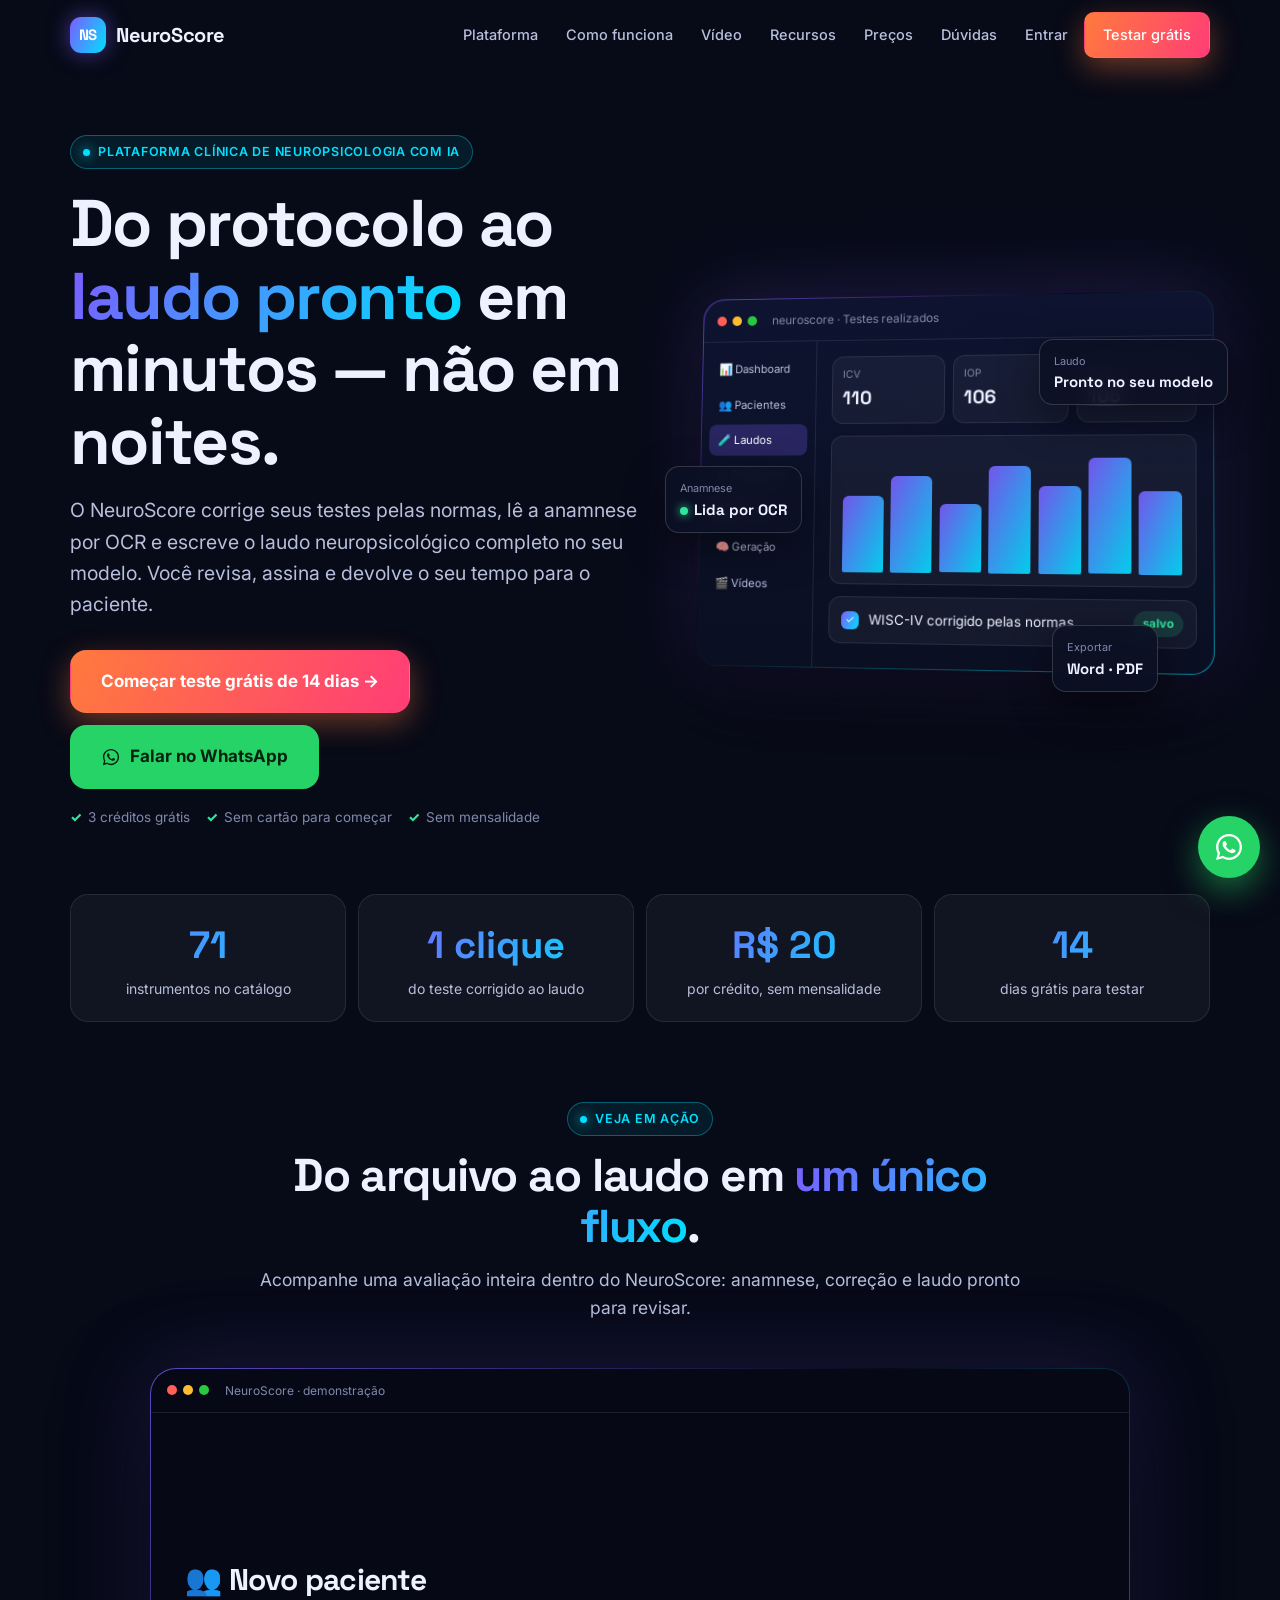
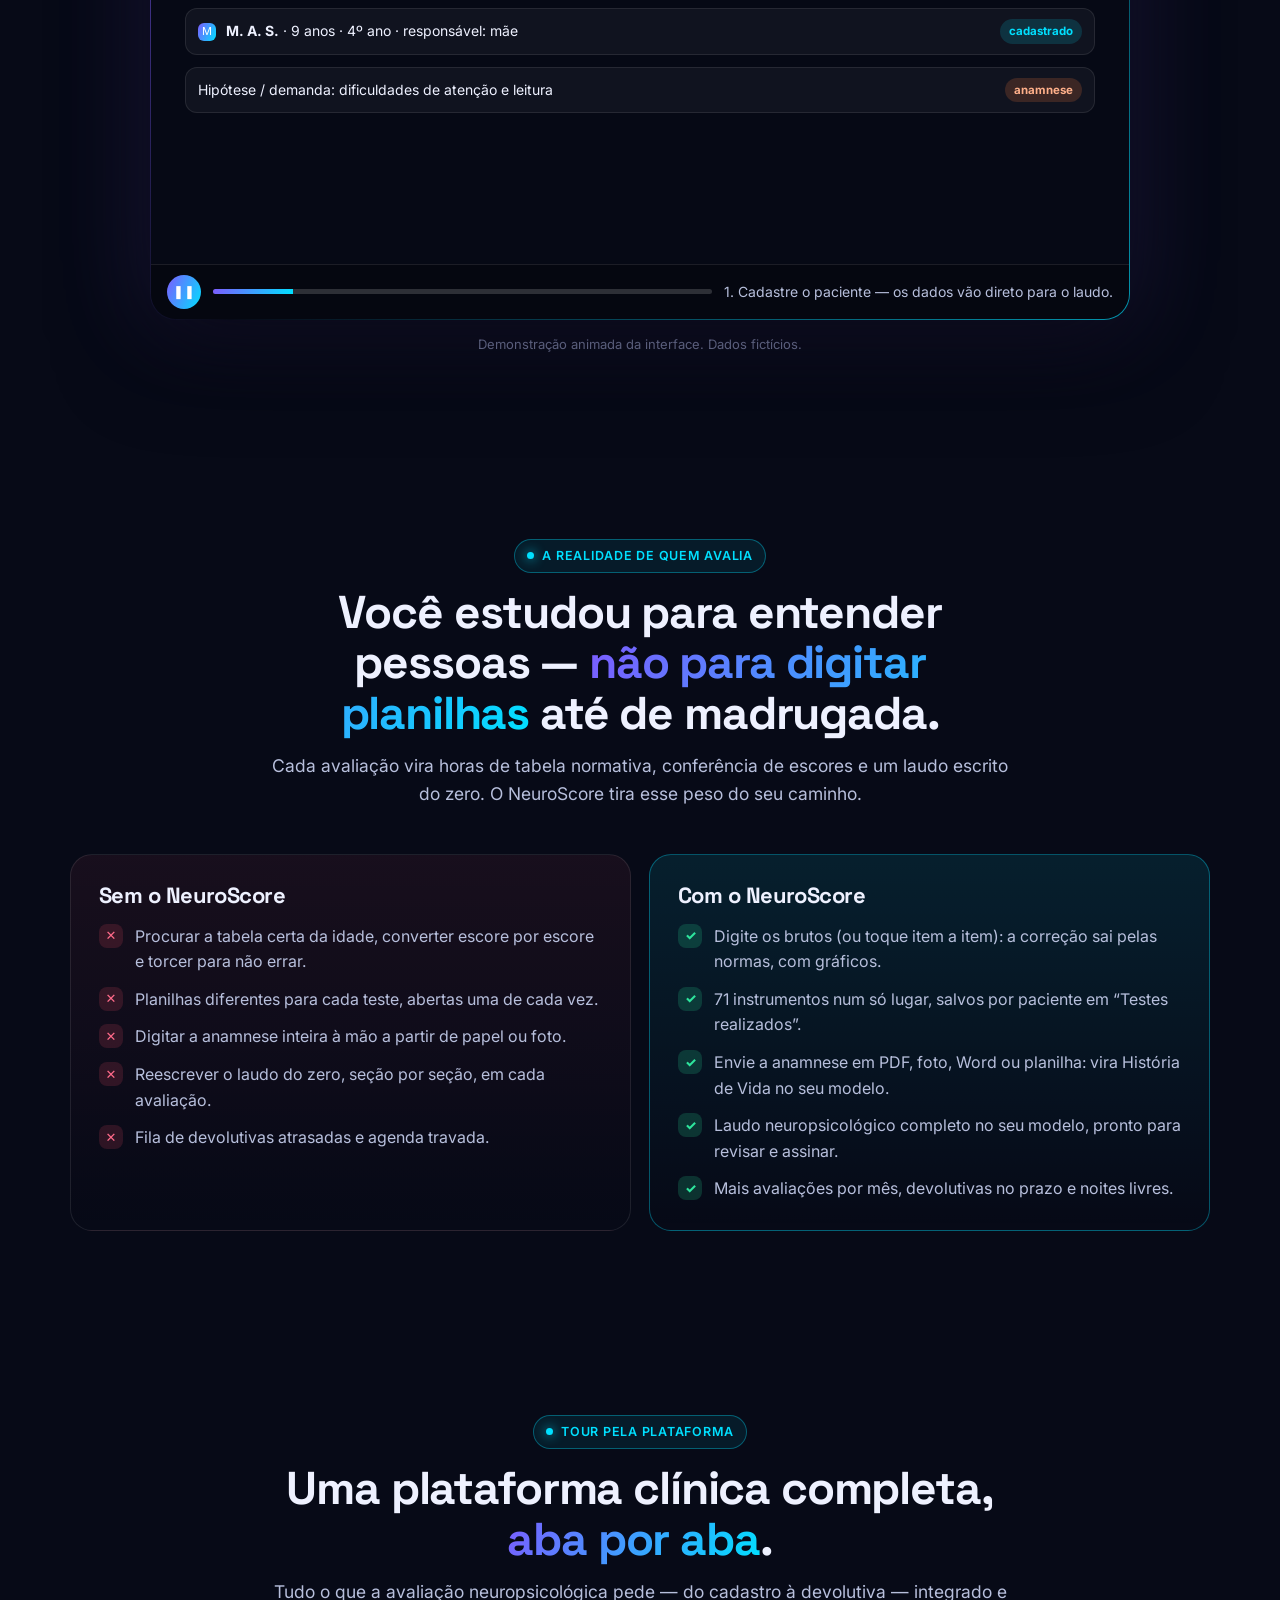
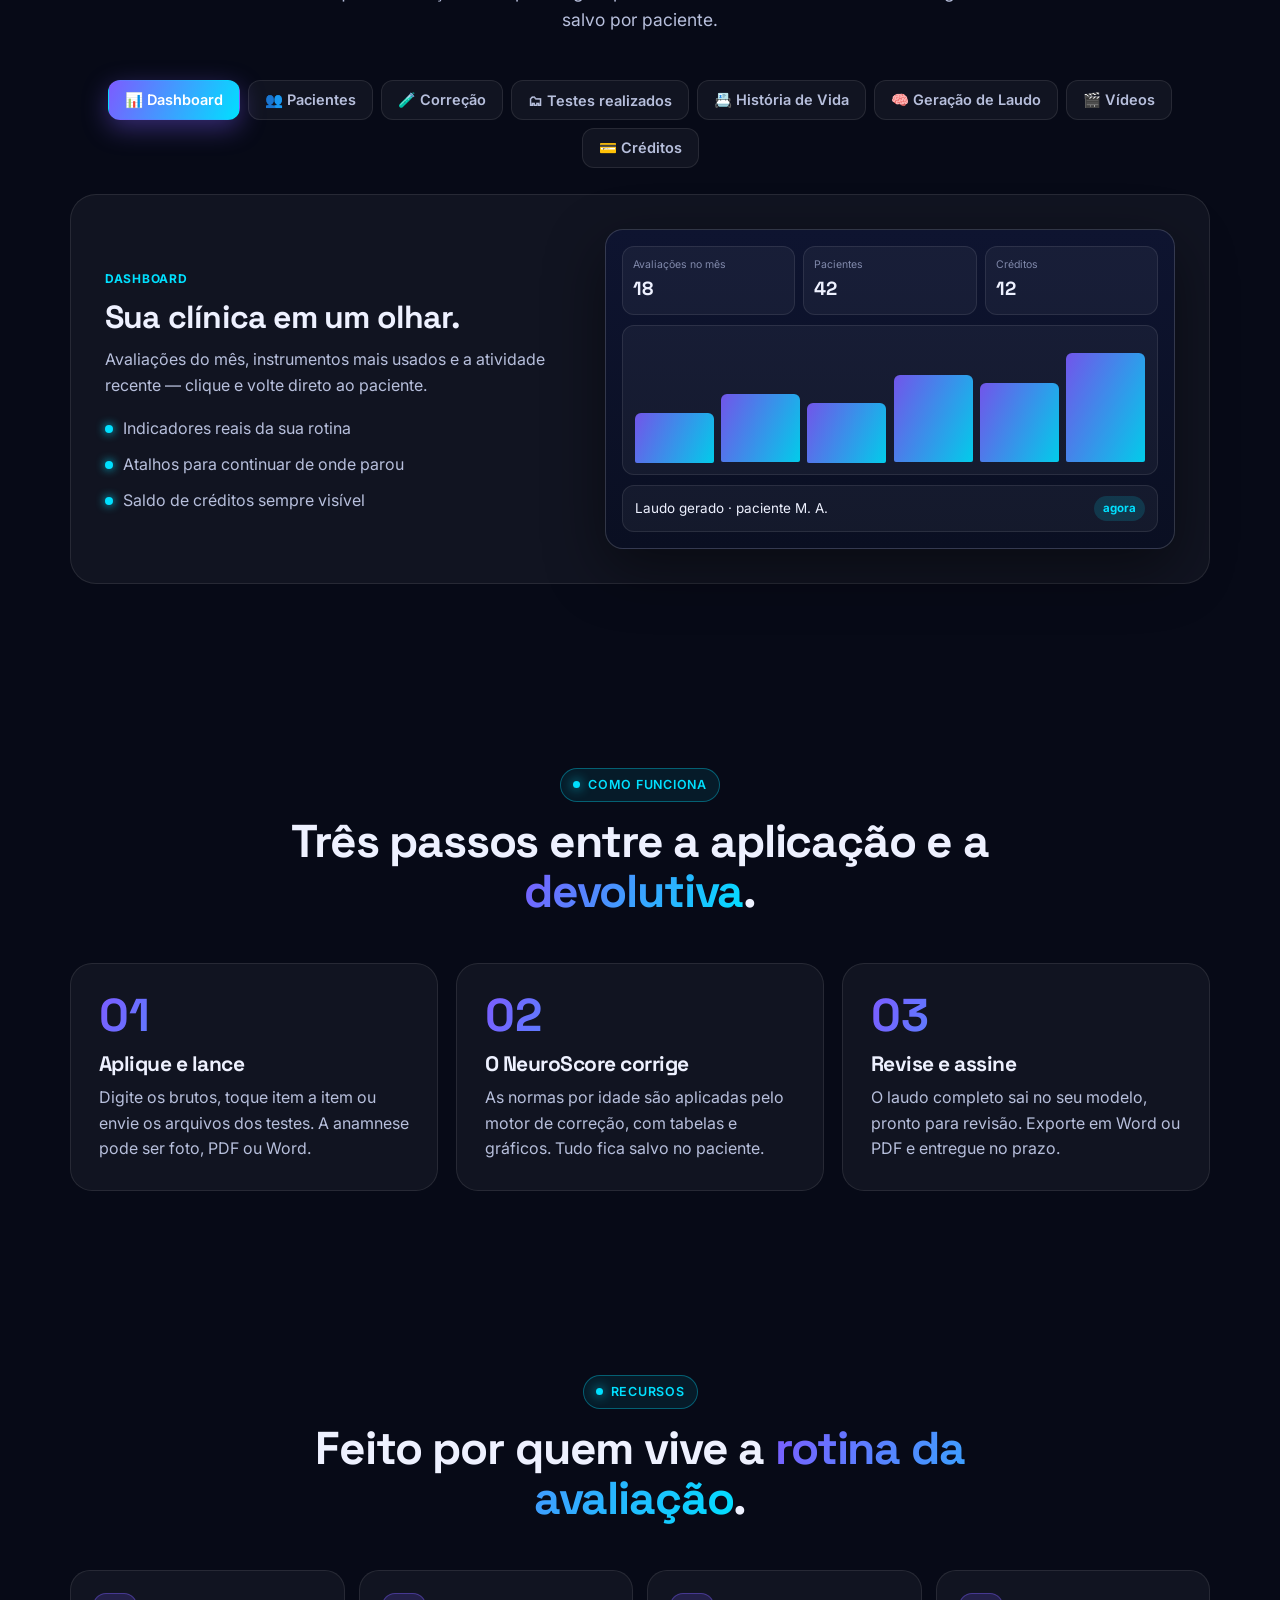
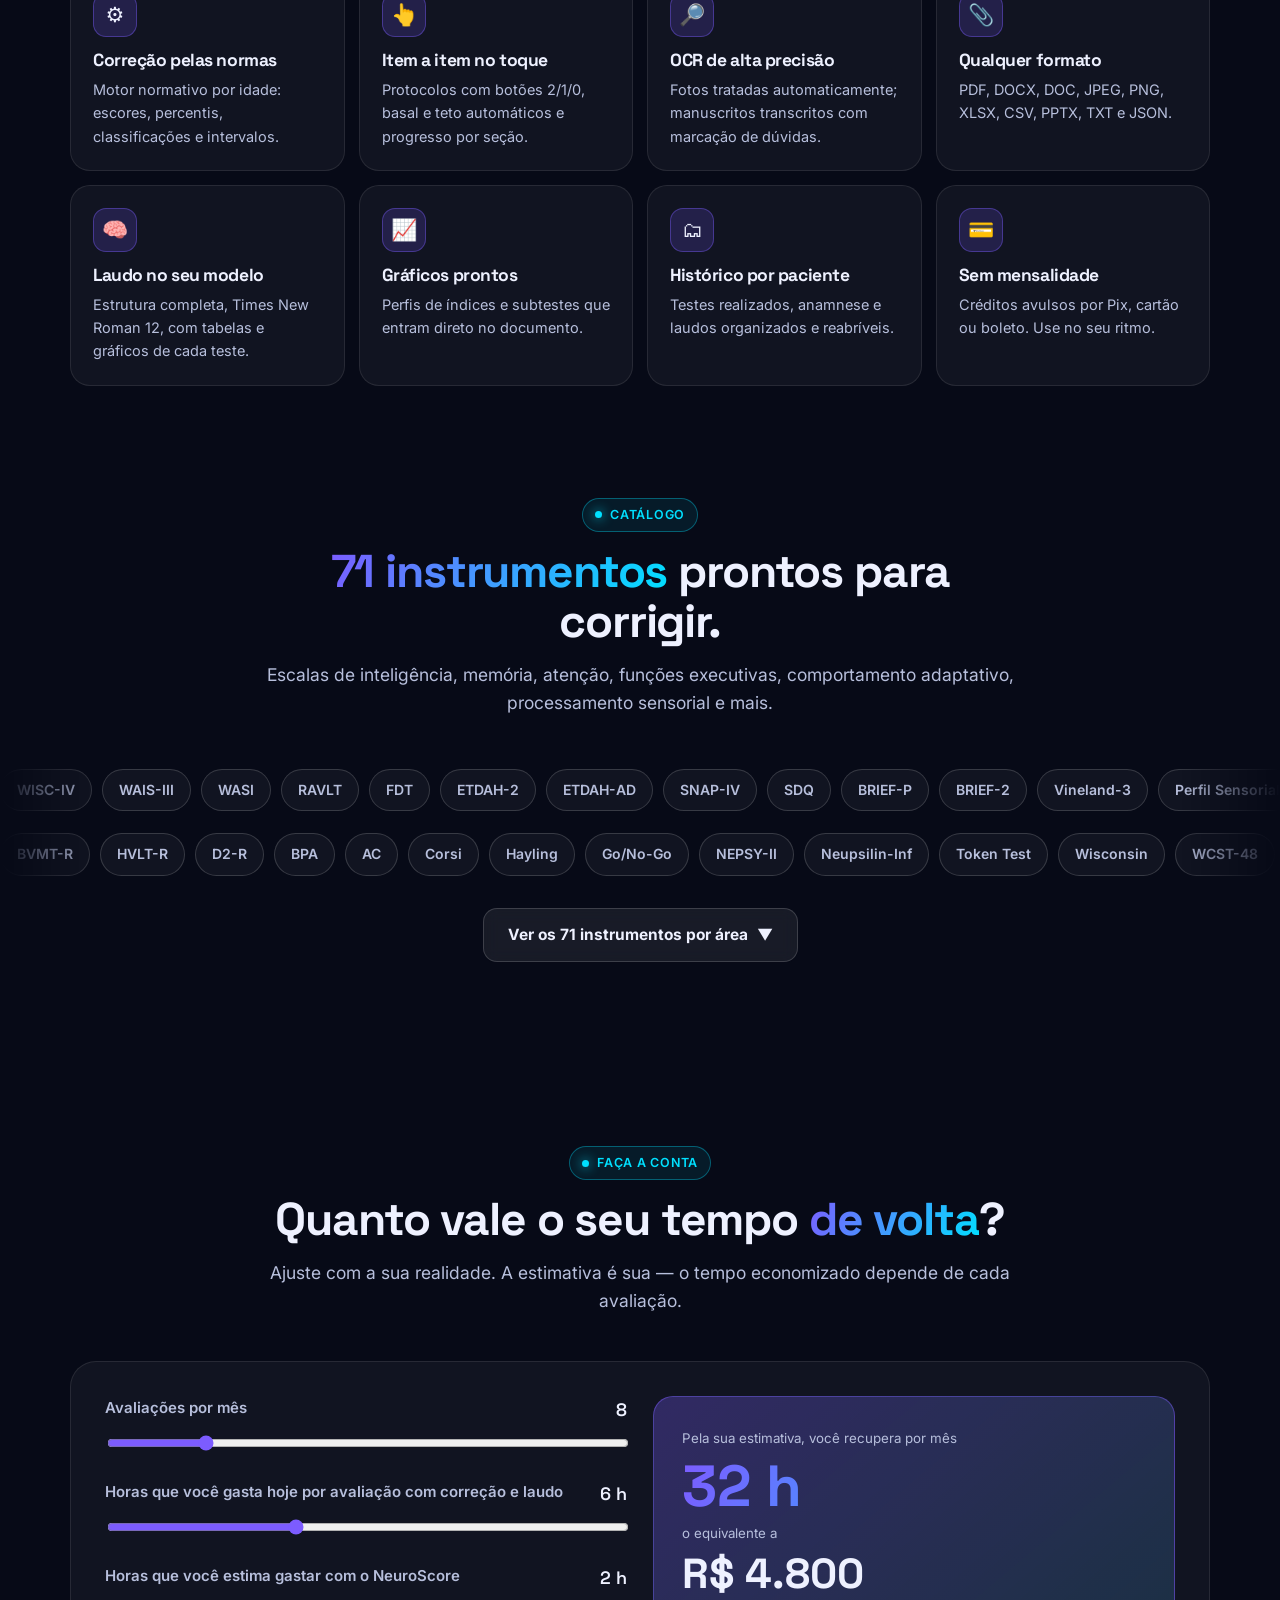
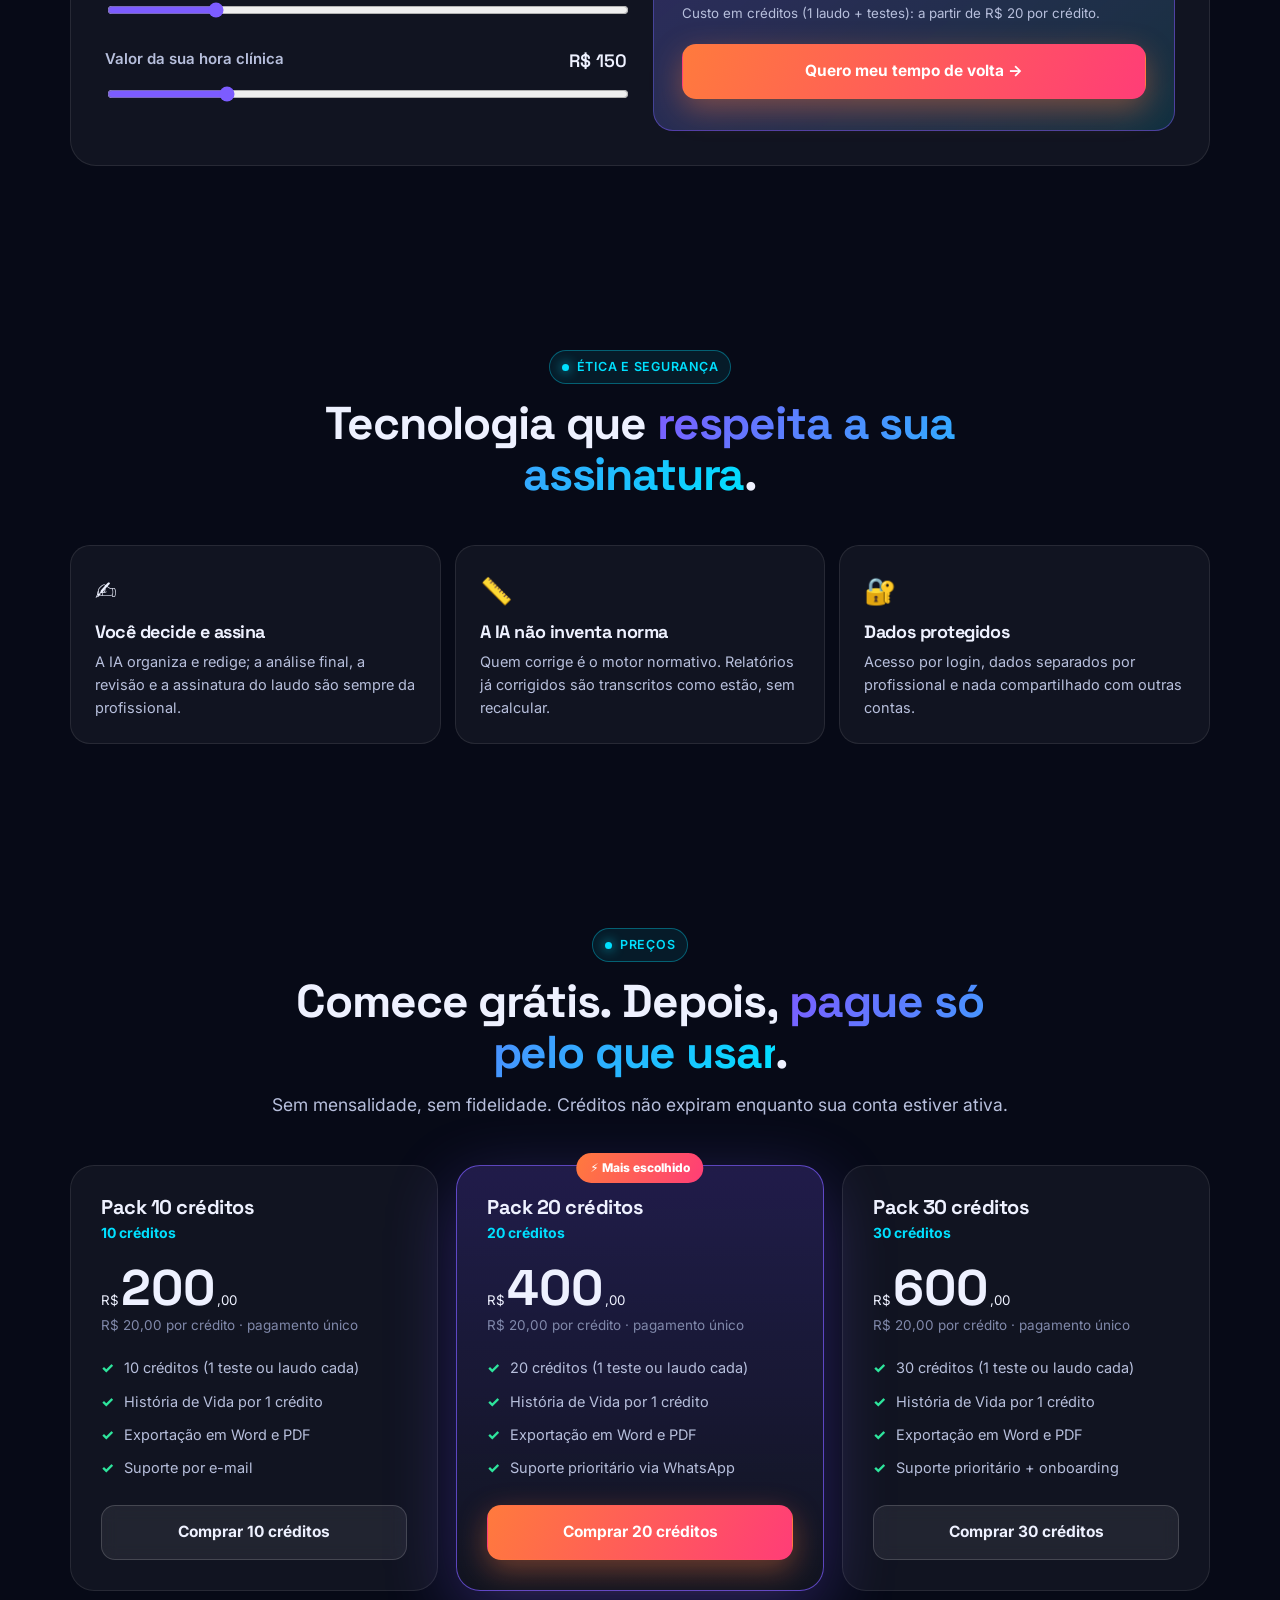
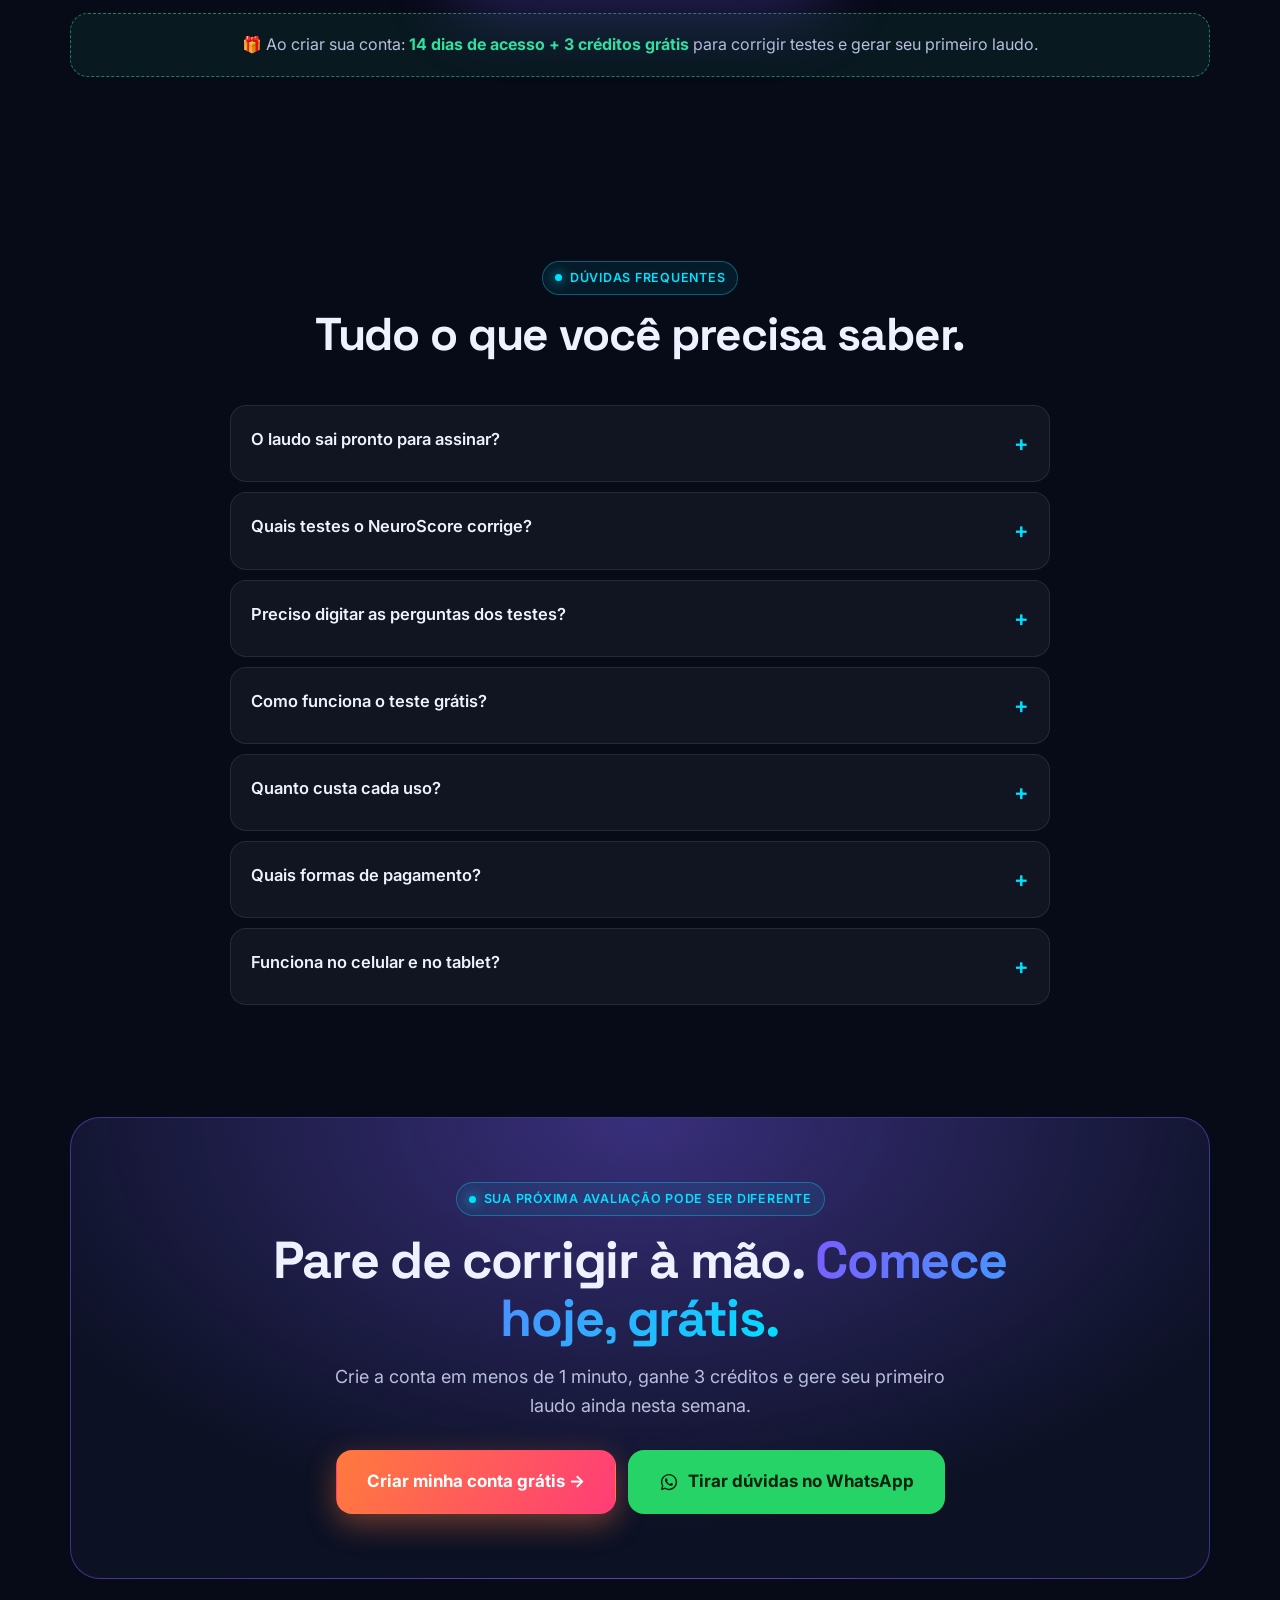
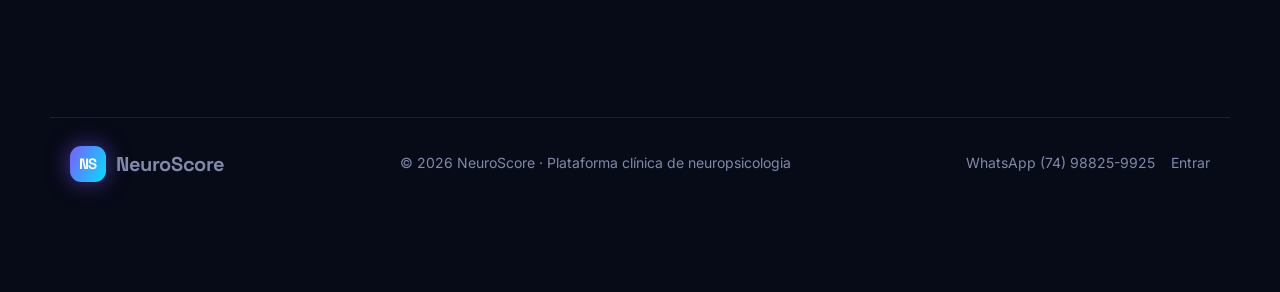
==== commit 681178cd: "Landing e página de vendas: os 71 instrumentos listados por área Item "Correção de 71 instrumentos" " ====
--- a/static/landing.html
+++ b/static/landing.html
@@ -319,6 +319,19 @@
     .depo .av{width:46px;height:46px;border-radius:50%;background:var(--grad);display:grid;place-items:center;font-weight:800;font-family:var(--display);flex:none;overflow:hidden}
     .depo .av img{width:100%;height:100%;object-fit:cover}
     .depo .who b{display:block}.depo .who small{color:var(--muted)}
+
+    .catalog{display:grid;grid-template-columns:repeat(3,1fr);gap:14px;margin-top:18px}
+    .catalog > div{background:var(--card);border:1px solid var(--line);border-radius:18px;padding:18px}
+    .catalog h4{font-size:16px;margin-bottom:10px}
+    .catalog ul{list-style:none;margin:0;padding:0;display:flex;flex-wrap:wrap;gap:6px}
+    .catalog li{font-size:13px;font-weight:600;padding:5px 10px;border-radius:999px;border:1px solid var(--line-2);color:var(--ink-2);background:rgba(255,255,255,.03)}
+    .cat-more{max-width:1080px;margin:26px auto 0}
+    .cat-more > summary{list-style:none;cursor:pointer;display:flex;justify-content:center}
+    .cat-more > summary::-webkit-details-marker{display:none}
+    .cat-more[open] > summary .btn::after{content:" ▲"}
+    .cat-more:not([open]) > summary .btn::after{content:" ▼"}
+    @media(max-width:900px){.catalog{grid-template-columns:repeat(2,1fr)}}
+    @media(max-width:560px){.catalog{grid-template-columns:1fr}}
     /* animação de entrada */
     .reveal{opacity:0;transform:translateY(22px);transition:opacity .7s ease,transform .7s ease}
     .reveal.in{opacity:1;transform:none}
@@ -641,6 +654,7 @@
     </div>
     <div class="marquee"><div class="track" id="mq1"></div></div>
     <div class="marquee rev"><div class="track" id="mq2"></div></div>
+    <div class="wrap"><details class="cat-more reveal"><summary><span class="btn btn-glass">Ver os 71 instrumentos por área</span></summary><div class="catalog"><div><h4>🧠 Inteligência</h4><ul><li>WISC-IV</li><li>WISC-IV (reavaliação)</li><li>WISC-IV (comparação)</li><li>WAIS-III</li><li>WASI</li></ul></div><div><h4>📚 Memória</h4><ul><li>RAVLT</li><li>HVLT-R</li><li>BVMT-R</li><li>Figura Complexa de Rey</li><li>Blocos de Corsi (2 versões)</li><li>7 Figuras / 7 Palavras</li></ul></div><div><h4>🎯 Atenção</h4><ul><li>BPA</li><li>AC</li><li>AC-15</li><li>d2-R</li><li>FDT</li><li>Stroop</li><li>Trilhas</li><li>Go/No-Go</li></ul></div><div><h4>🧩 Funções executivas</h4><ul><li>Torre de Londres</li><li>Hayling</li><li>Wisconsin (WCST)</li><li>WCST-48</li><li>WCST-48-R</li><li>BRIEF-2</li><li>BRIEF-P</li><li>Fluência Verbal (TFV)</li></ul></div><div><h4>🗣️ Linguagem e aprendizagem</h4><ul><li>TDE-II</li><li>PROLEC</li><li>Token Test</li><li>Nomeação</li><li>Prova de Aritmética</li><li>NEPSY-II</li><li>NEUPSILIN-Inf</li></ul></div><div><h4>⚡ TDAH e comportamento</h4><ul><li>ETDAH-2</li><li>ETDAH-AD</li><li>ETDAH-CriAd</li><li>ETDAH-Pais</li><li>SNAP-IV</li><li>CBCL</li><li>SDQ</li><li>SCARED</li><li>HADS</li><li>BAMS</li></ul></div><div><h4>🧭 TEA e comportamento adaptativo</h4><ul><li>SRS-2 Pré-escolar</li><li>SRS-2 Escolar</li><li>SRS-2 Adultos</li><li>ATA</li><li>PEP-R</li><li>EFA</li><li>Vineland-3 Extensivo (Entrevista, Pais, Professores)</li><li>Vineland-3 Nível de Domínio (Entrevista, Pais, Professores)</li><li>Vineland-3 Resumo</li></ul></div><div><h4>🌀 Processamento sensorial</h4><ul><li>Perfil Sensorial 2 — Bebê</li><li>Perfil Sensorial 2 — Criança Pequena</li><li>Perfil Sensorial 2 — Criança</li><li>Perfil Sensorial 2 — Professor</li><li>Perfil Sensorial 2 — Abreviado</li><li>Perfil Sensorial 2 — Consolidado</li></ul></div><div><h4>🎭 Personalidade e outros</h4><ul><li>BFP</li><li>Pfister</li><li>QEDP</li><li>IEP</li><li>PED-vr</li><li>THCP</li><li>ROSETTA</li></ul></div></div><p class="video-note">Você aplica com o seu protocolo original e lança os escores; o NeuroScore corrige pelas normas.</p></details></div>
   </section>
 
   <!-- CALCULADORA -->
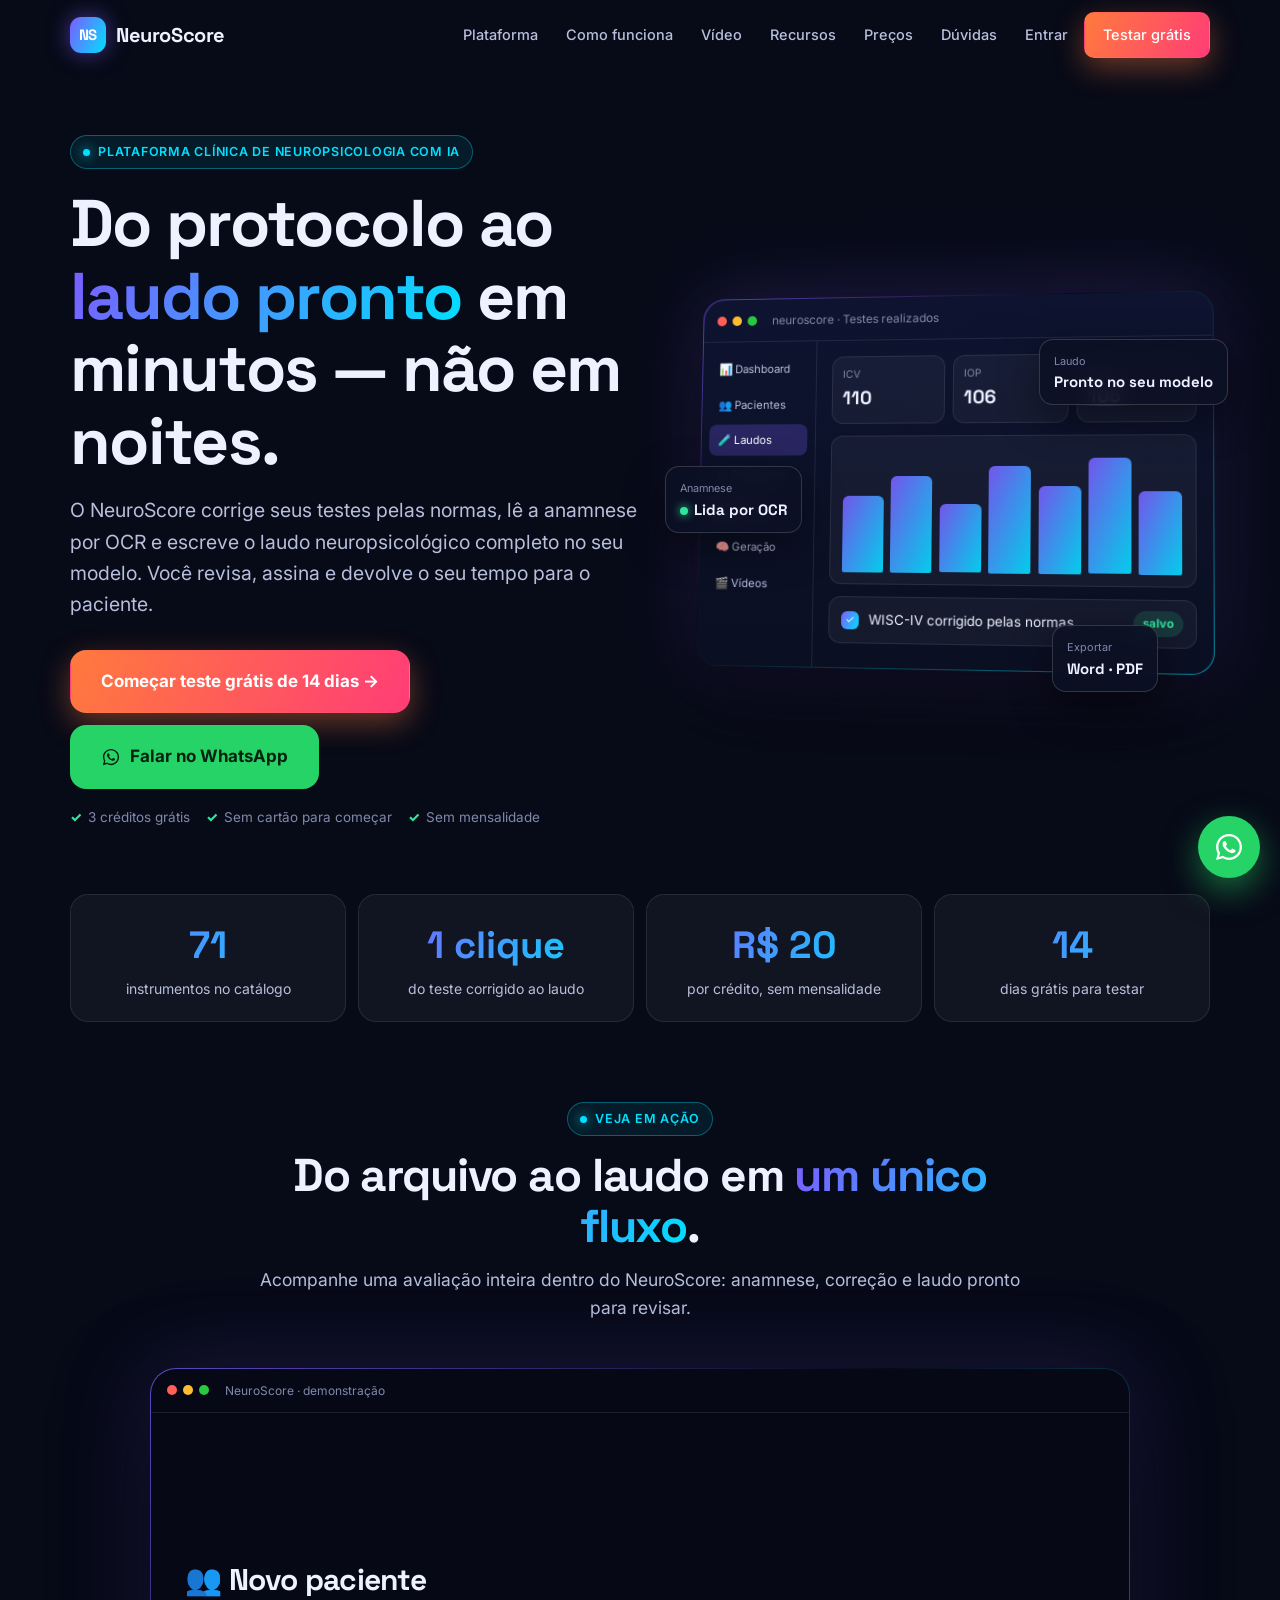
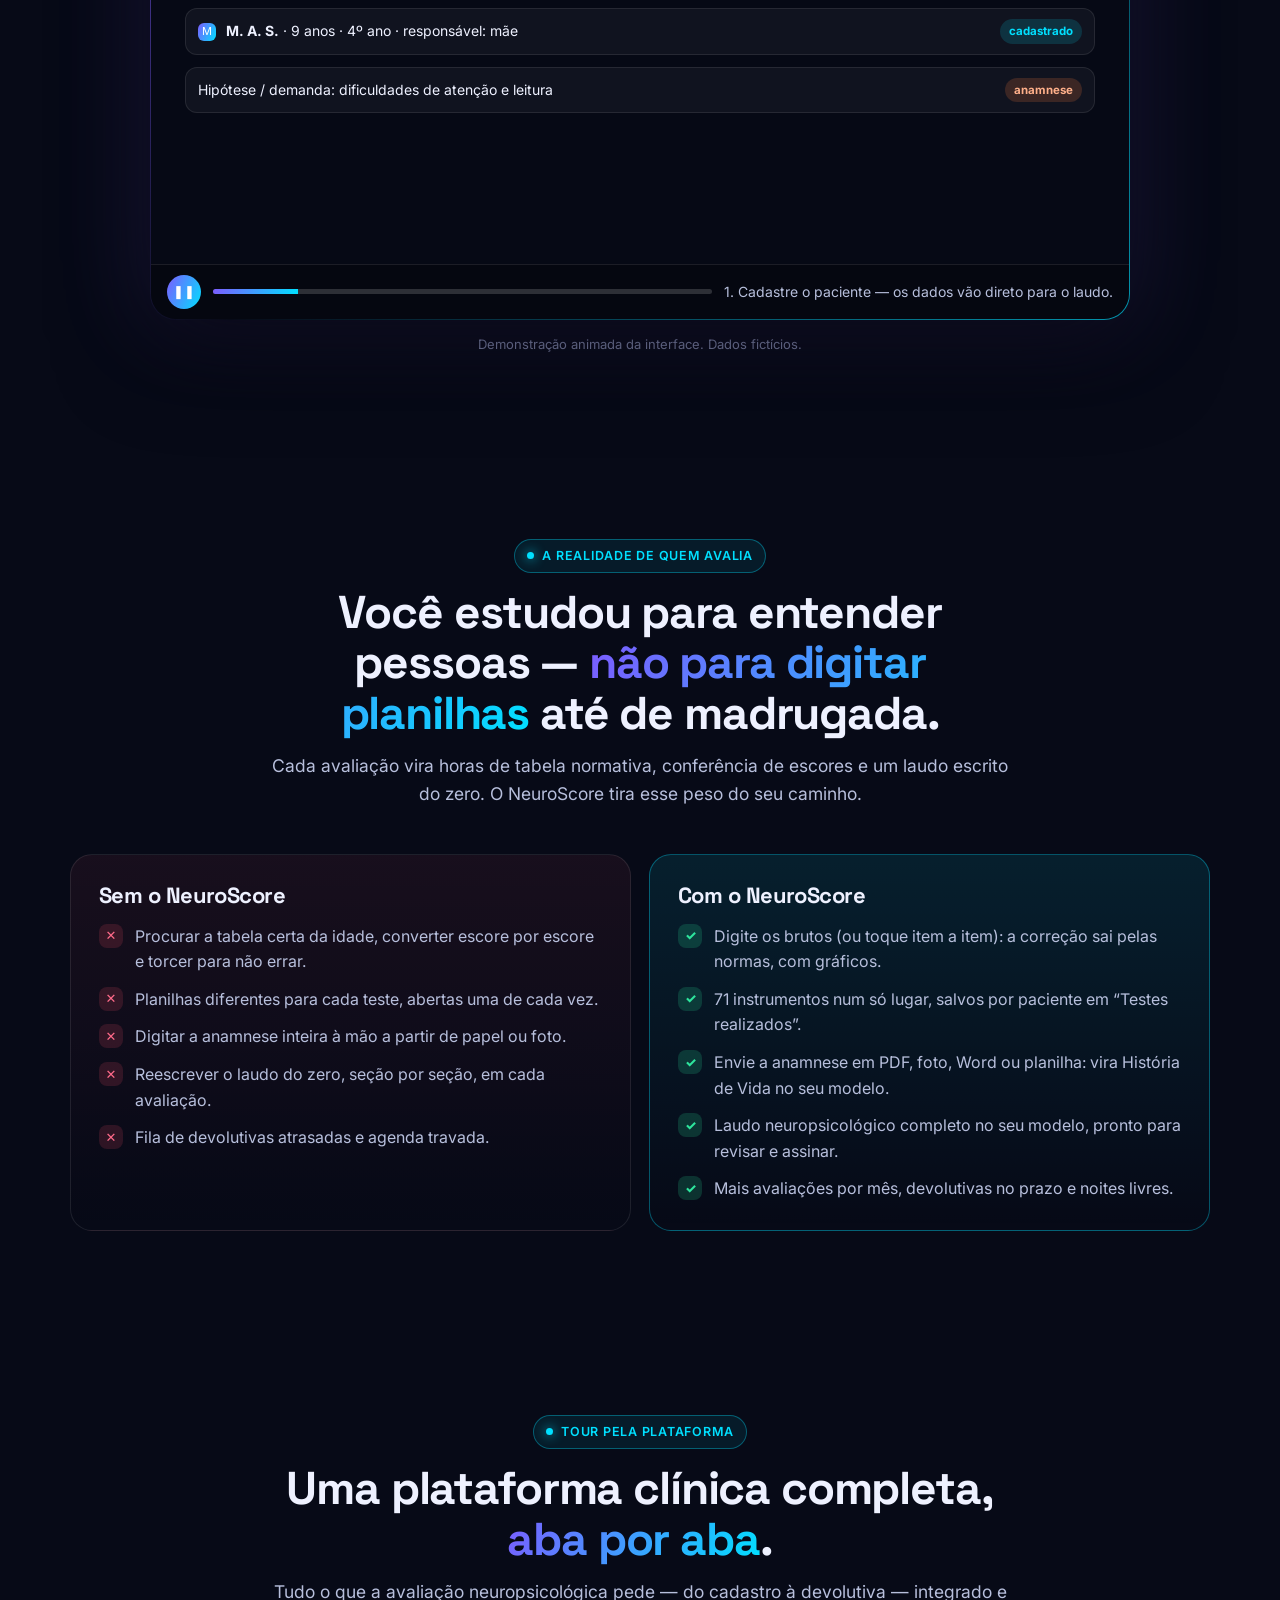
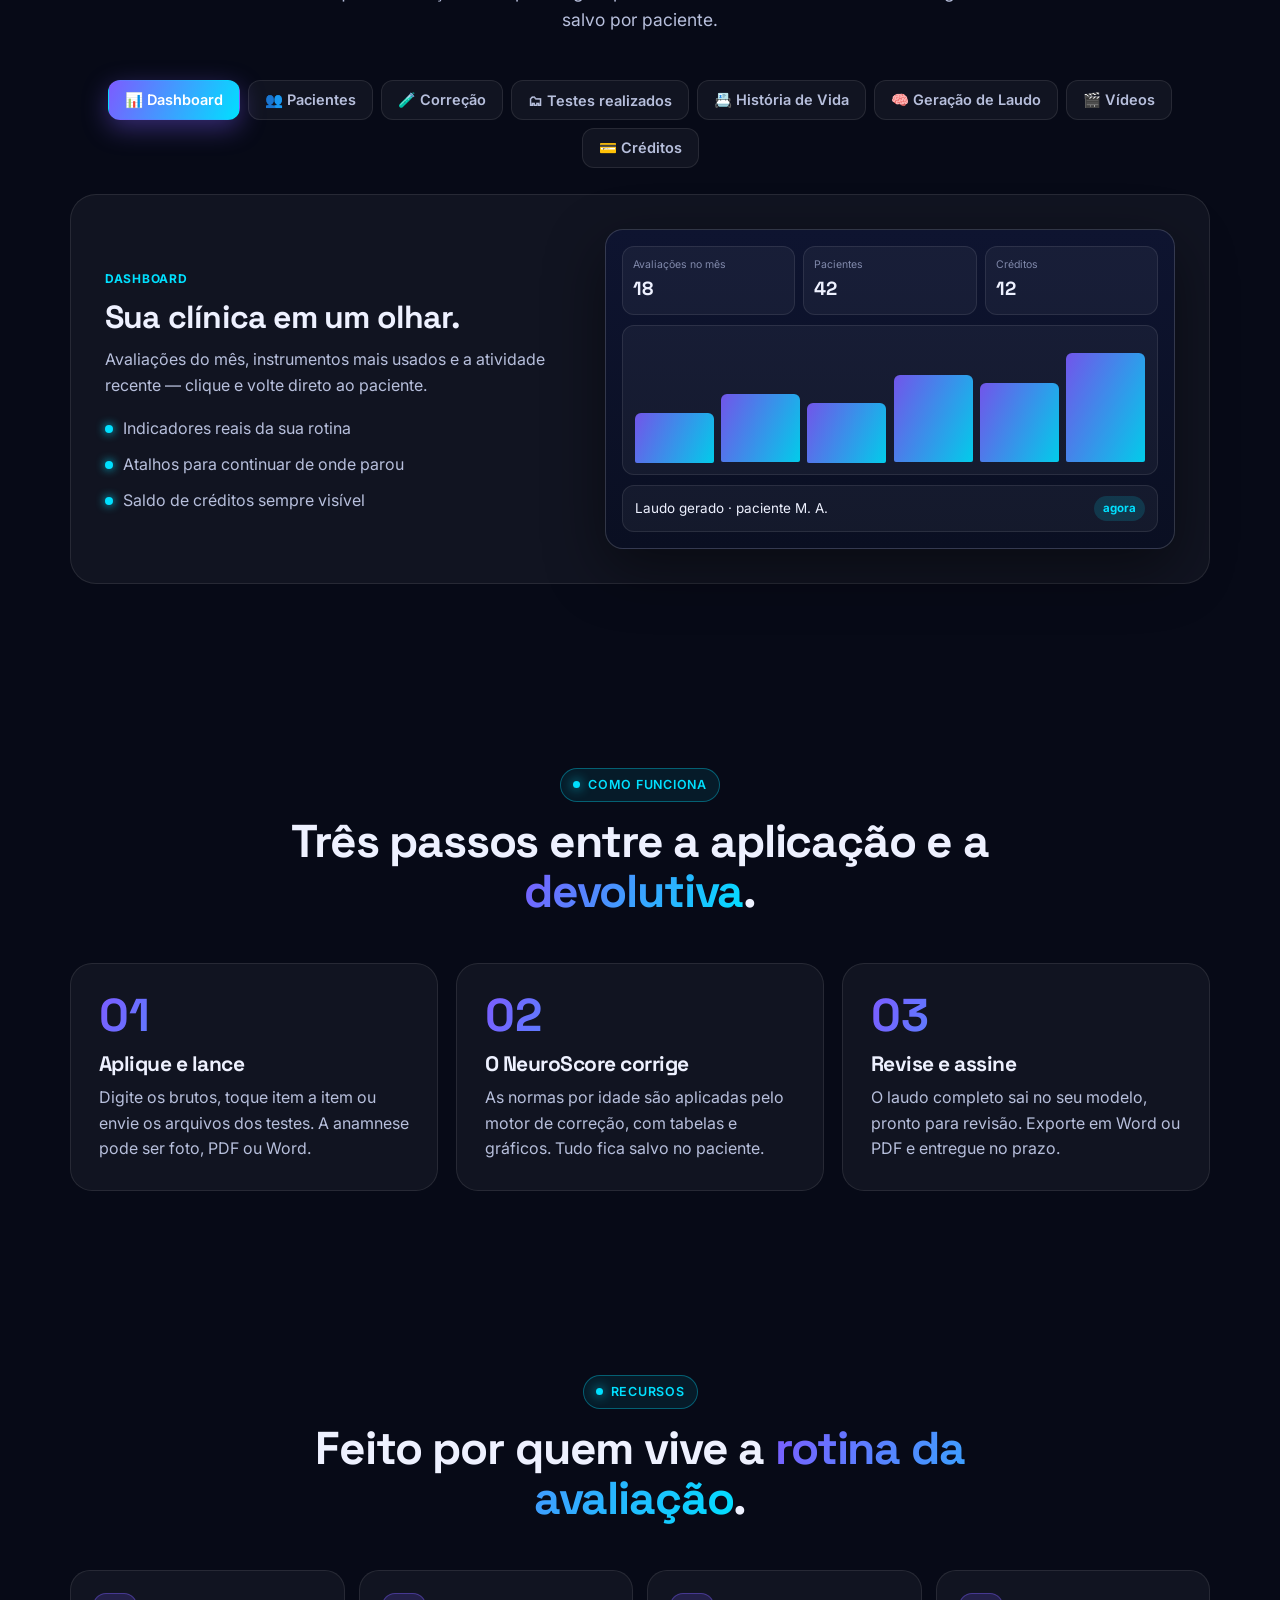
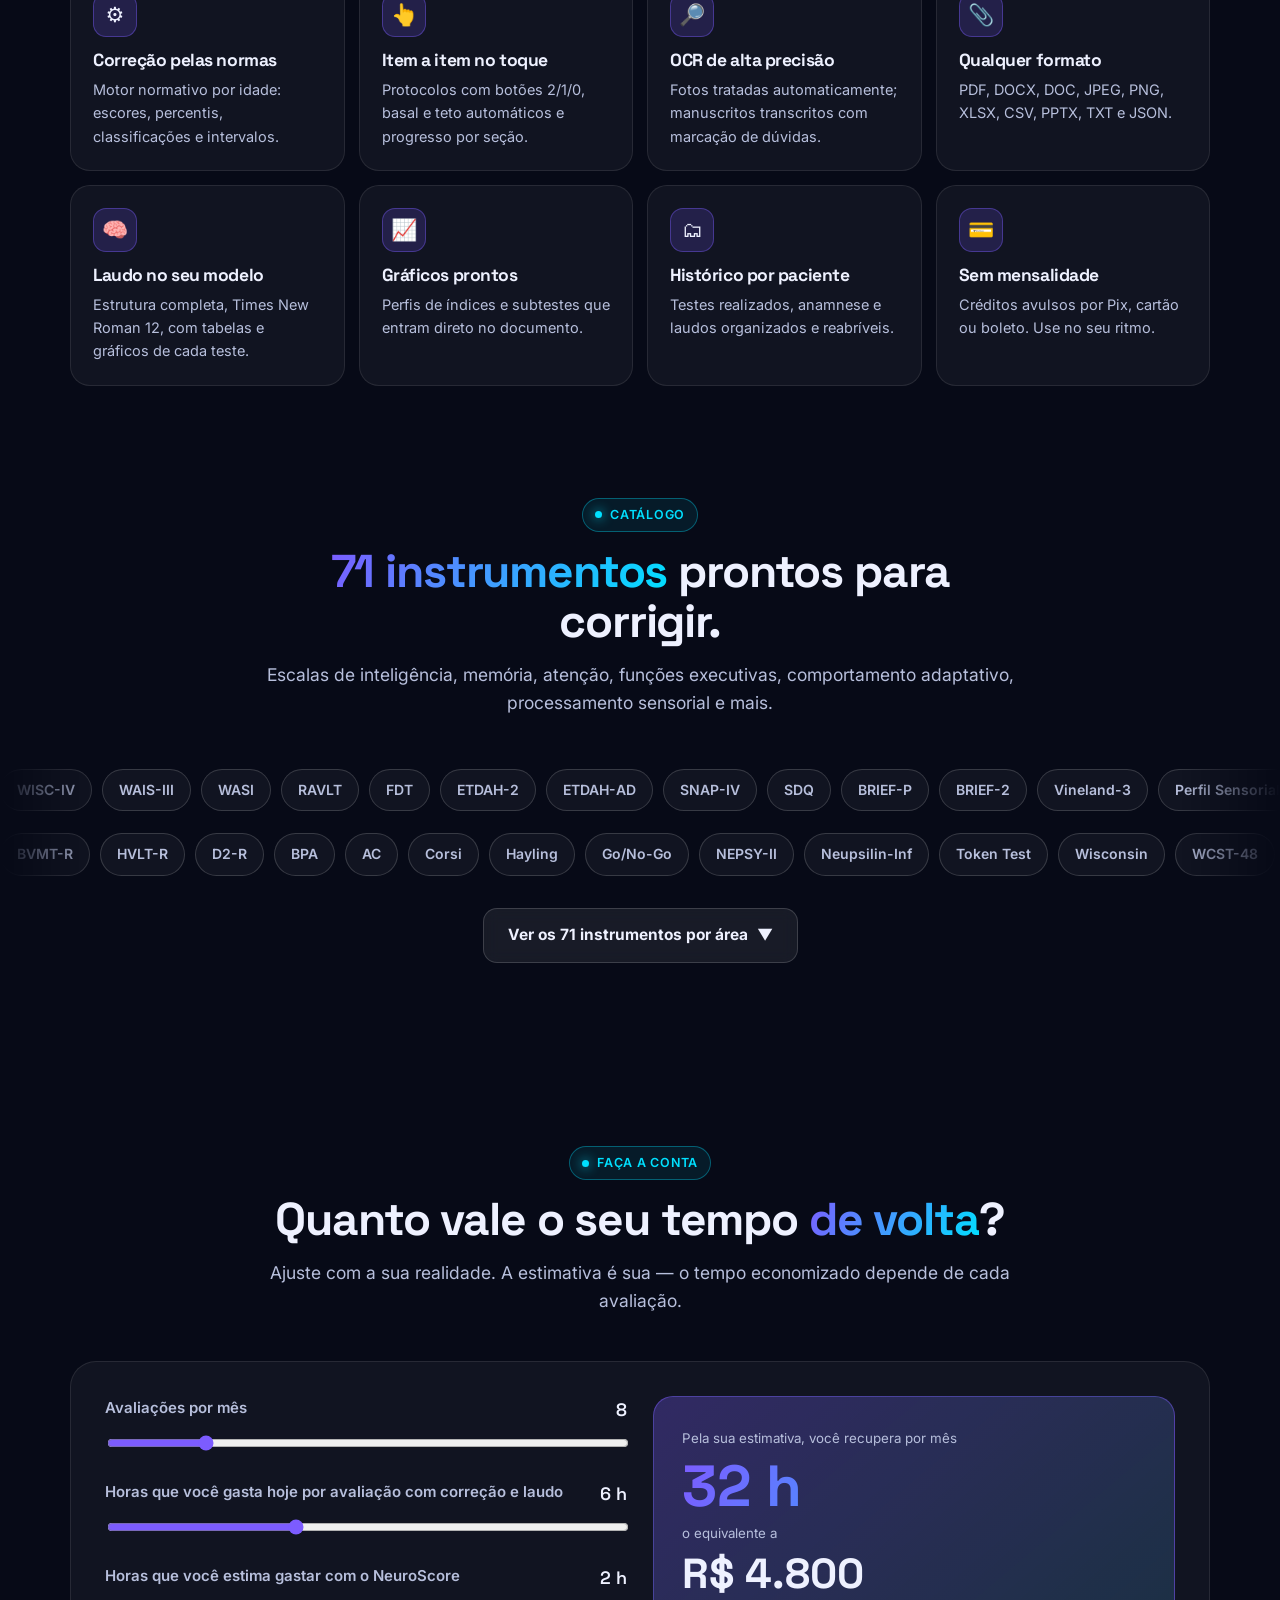
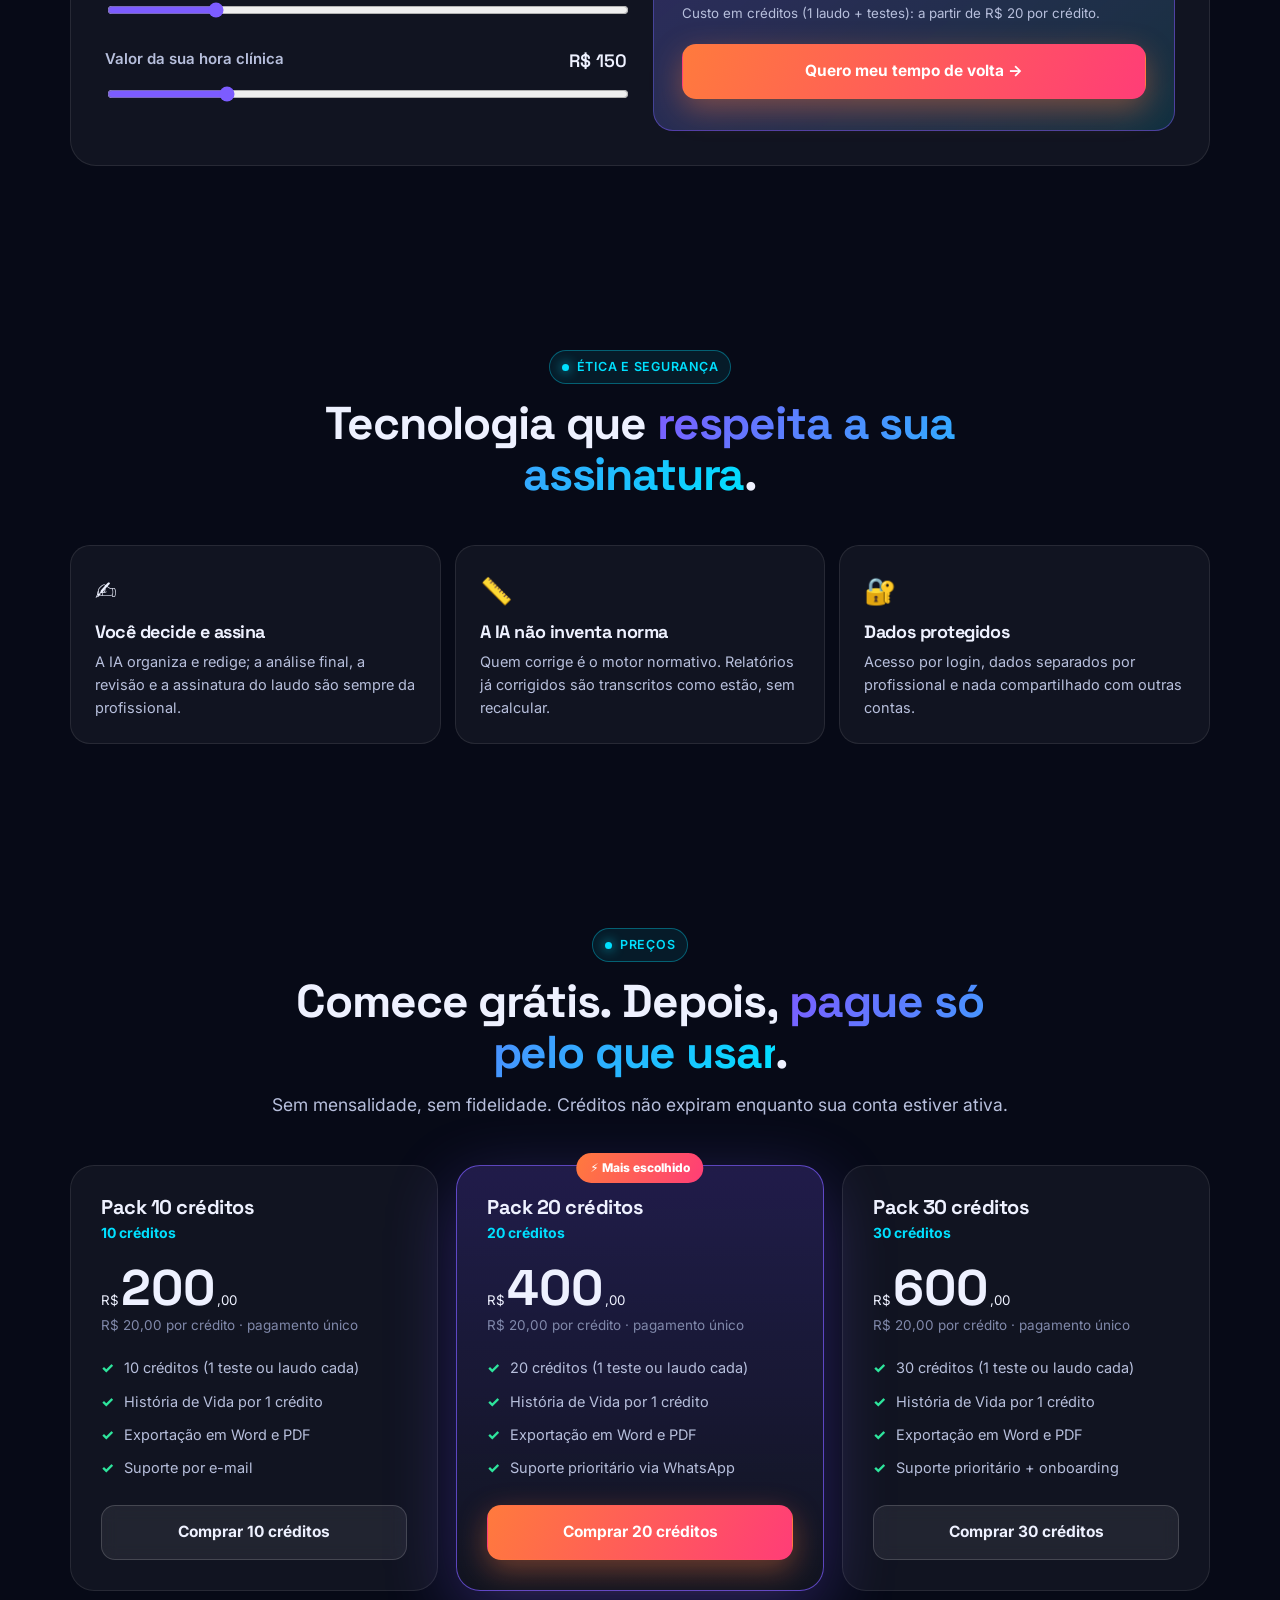
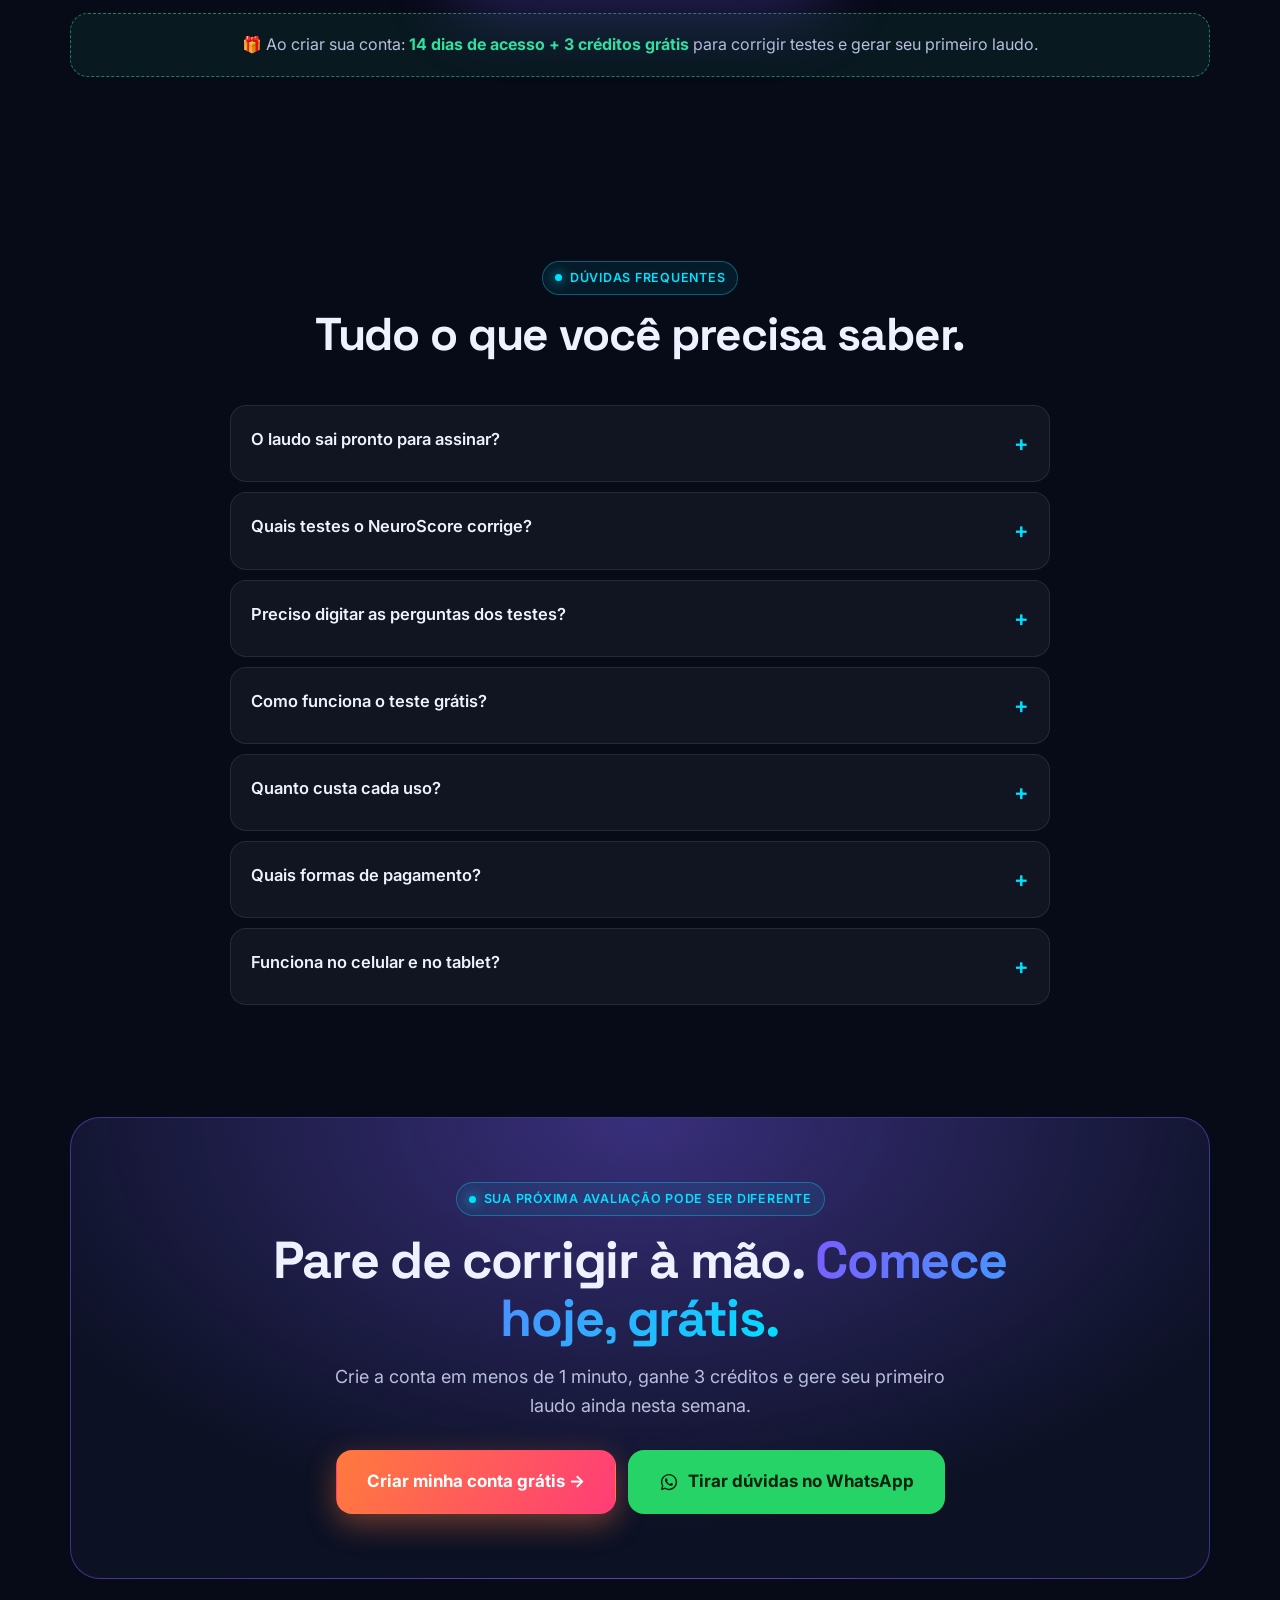
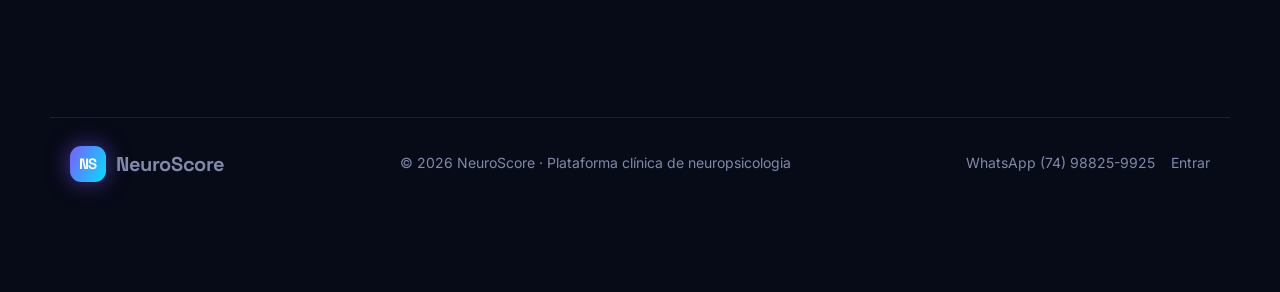
==== commit e2e941a9: "Cadastro novo aguarda liberação do administrador Migração 0016: novos perfis entram com status 'pend" ====
--- a/static/landing.html
+++ b/static/landing.html
@@ -735,7 +735,7 @@
         <details class="reveal"><summary>O laudo sai pronto para assinar?</summary><p>O laudo sai completo, no seu modelo, com tabelas, gráficos, conclusão e orientações. Ele é um rascunho de alta qualidade para a sua revisão: a responsabilidade técnica e a assinatura são sempre suas.</p></details>
         <details class="reveal"><summary>Quais testes o NeuroScore corrige?</summary><p>São 71 instrumentos no catálogo, entre eles WISC-IV, WAIS-III, WASI, RAVLT, FDT, ETDAH-2, SNAP-IV, SDQ, BRIEF-P e BRIEF-2, Perfil Sensorial 2, Vineland-3 (6 formas), SRS-2, CBCL, SCARED, TDE-2, Stroop, Trilhas, Torre de Londres e muitos outros. Relatórios já corrigidos de outros instrumentos também podem ser enviados e transcritos para o laudo.</p></details>
         <details class="reveal"><summary>Preciso digitar as perguntas dos testes?</summary><p>Não. Você usa o seu protocolo original impresso e lança os brutos — ou toca 2/1/0 pelo número do item, nos protocolos item a item. O NeuroScore não reproduz o conteúdo protegido dos testes.</p></details>
-        <details class="reveal"><summary>Como funciona o teste grátis?</summary><p>Ao criar a conta você ganha 14 dias de acesso e 3 créditos grátis, sem cartão. Depois, é só comprar o pacote de créditos que fizer sentido para você.</p></details>
+        <details class="reveal"><summary>Como funciona o teste grátis?</summary><p>Crie a conta sem cartão. Nossa equipe libera o seu acesso (avise pelo WhatsApp para agilizar) e você ganha 14 dias e 3 créditos grátis. Depois, é só comprar o pacote de créditos que fizer sentido para você.</p></details>
         <details class="reveal"><summary>Quanto custa cada uso?</summary><p>1 crédito (R$ 20) por teste corrigido ou por laudo; a História de Vida também custa 1 crédito. Recalcular o mesmo teste do mesmo paciente no mesmo dia não cobra de novo.</p></details>
         <details class="reveal"><summary>Quais formas de pagamento?</summary><p>Pix, cartão de crédito e boleto, pelo Mercado Pago. Os créditos entram na conta assim que o pagamento é aprovado.</p></details>
         <details class="reveal"><summary>Funciona no celular e no tablet?</summary><p>Sim. A plataforma roda no navegador, no computador, tablet ou celular — os protocolos item a item têm botões de toque pensados para isso.</p></details>
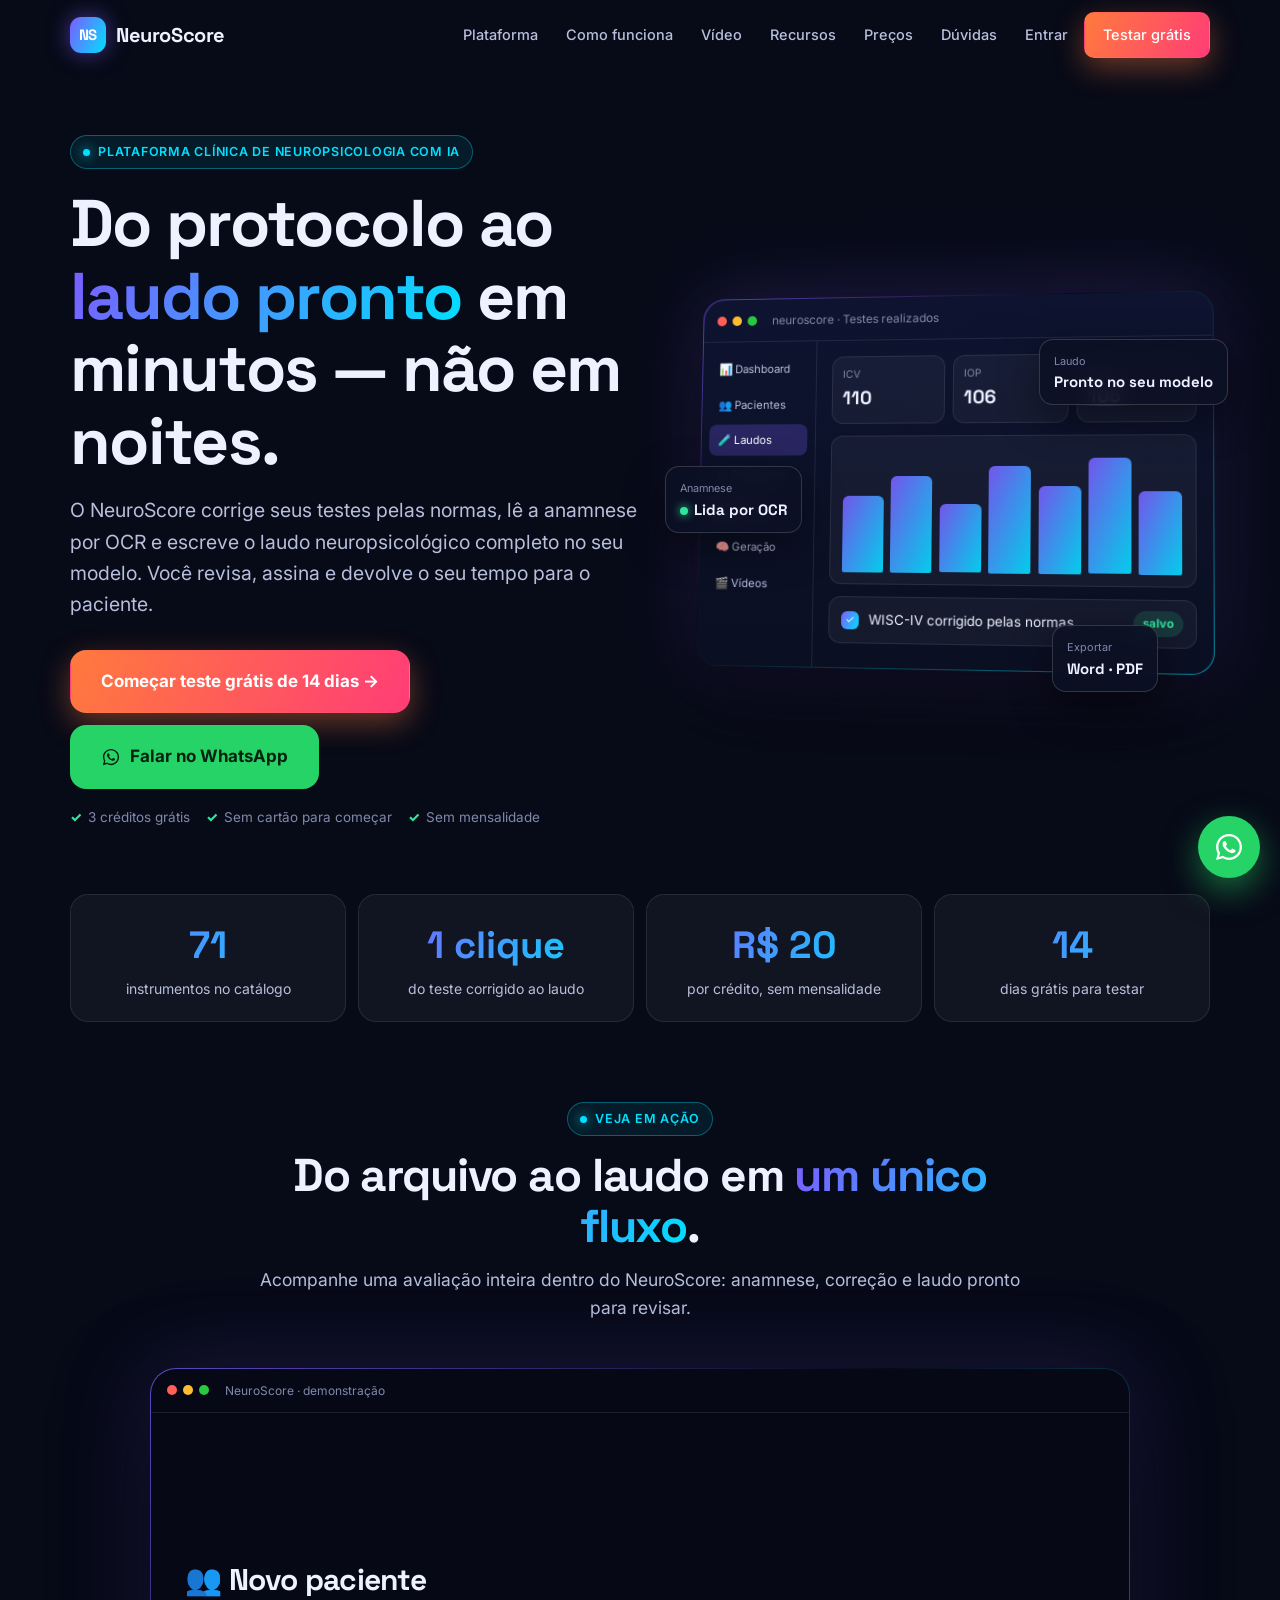
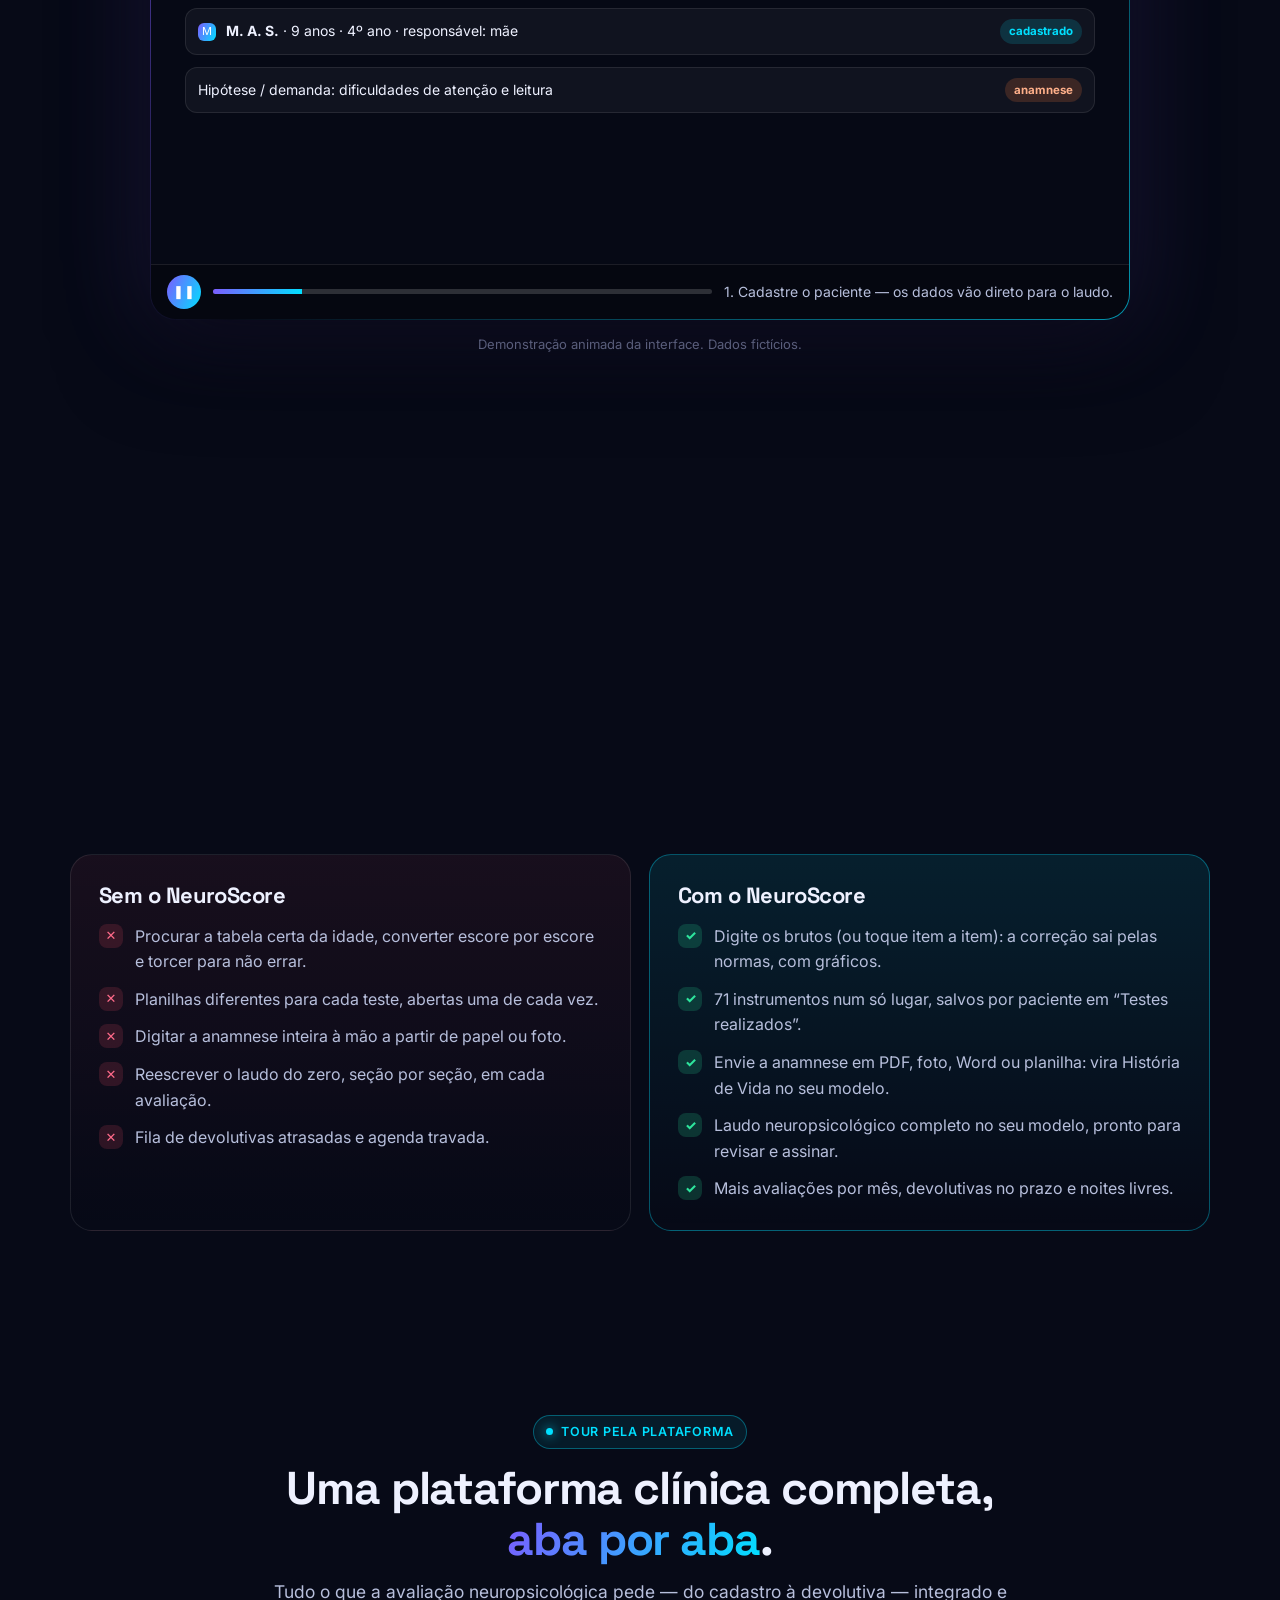
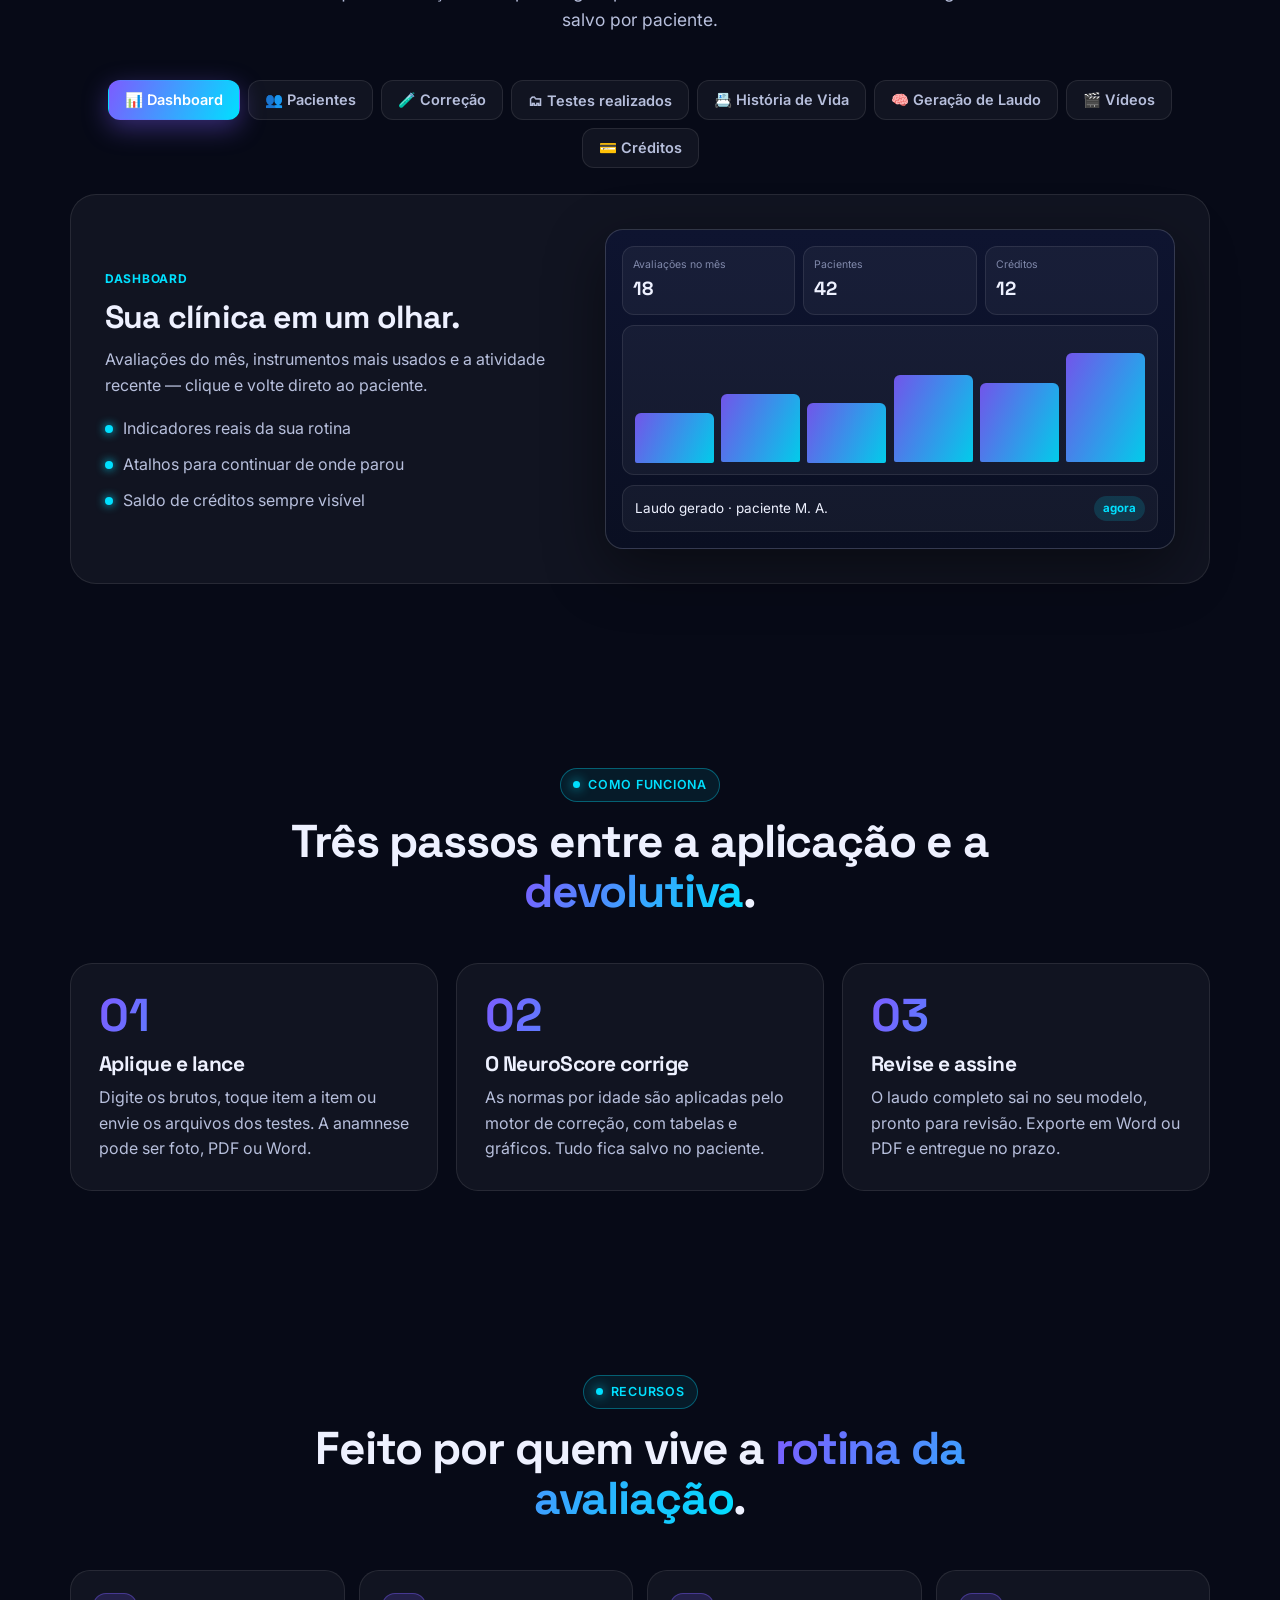
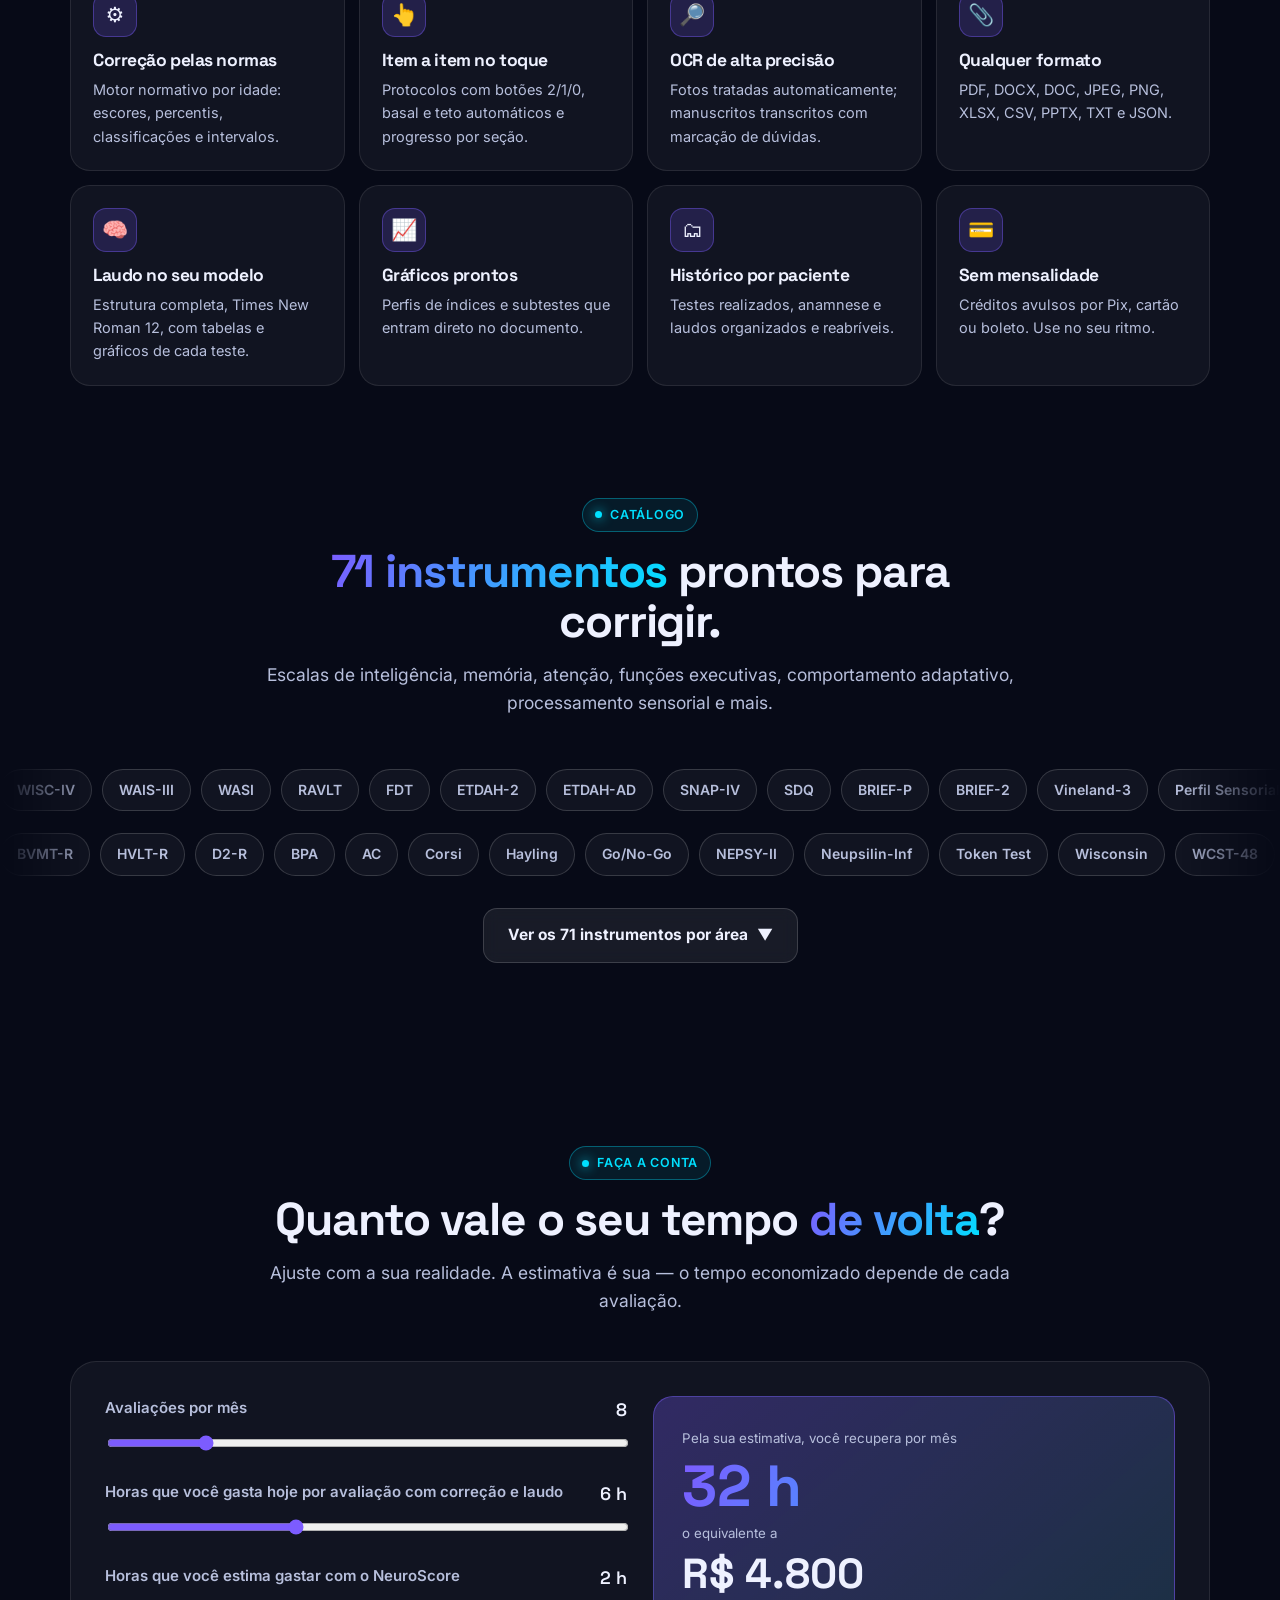
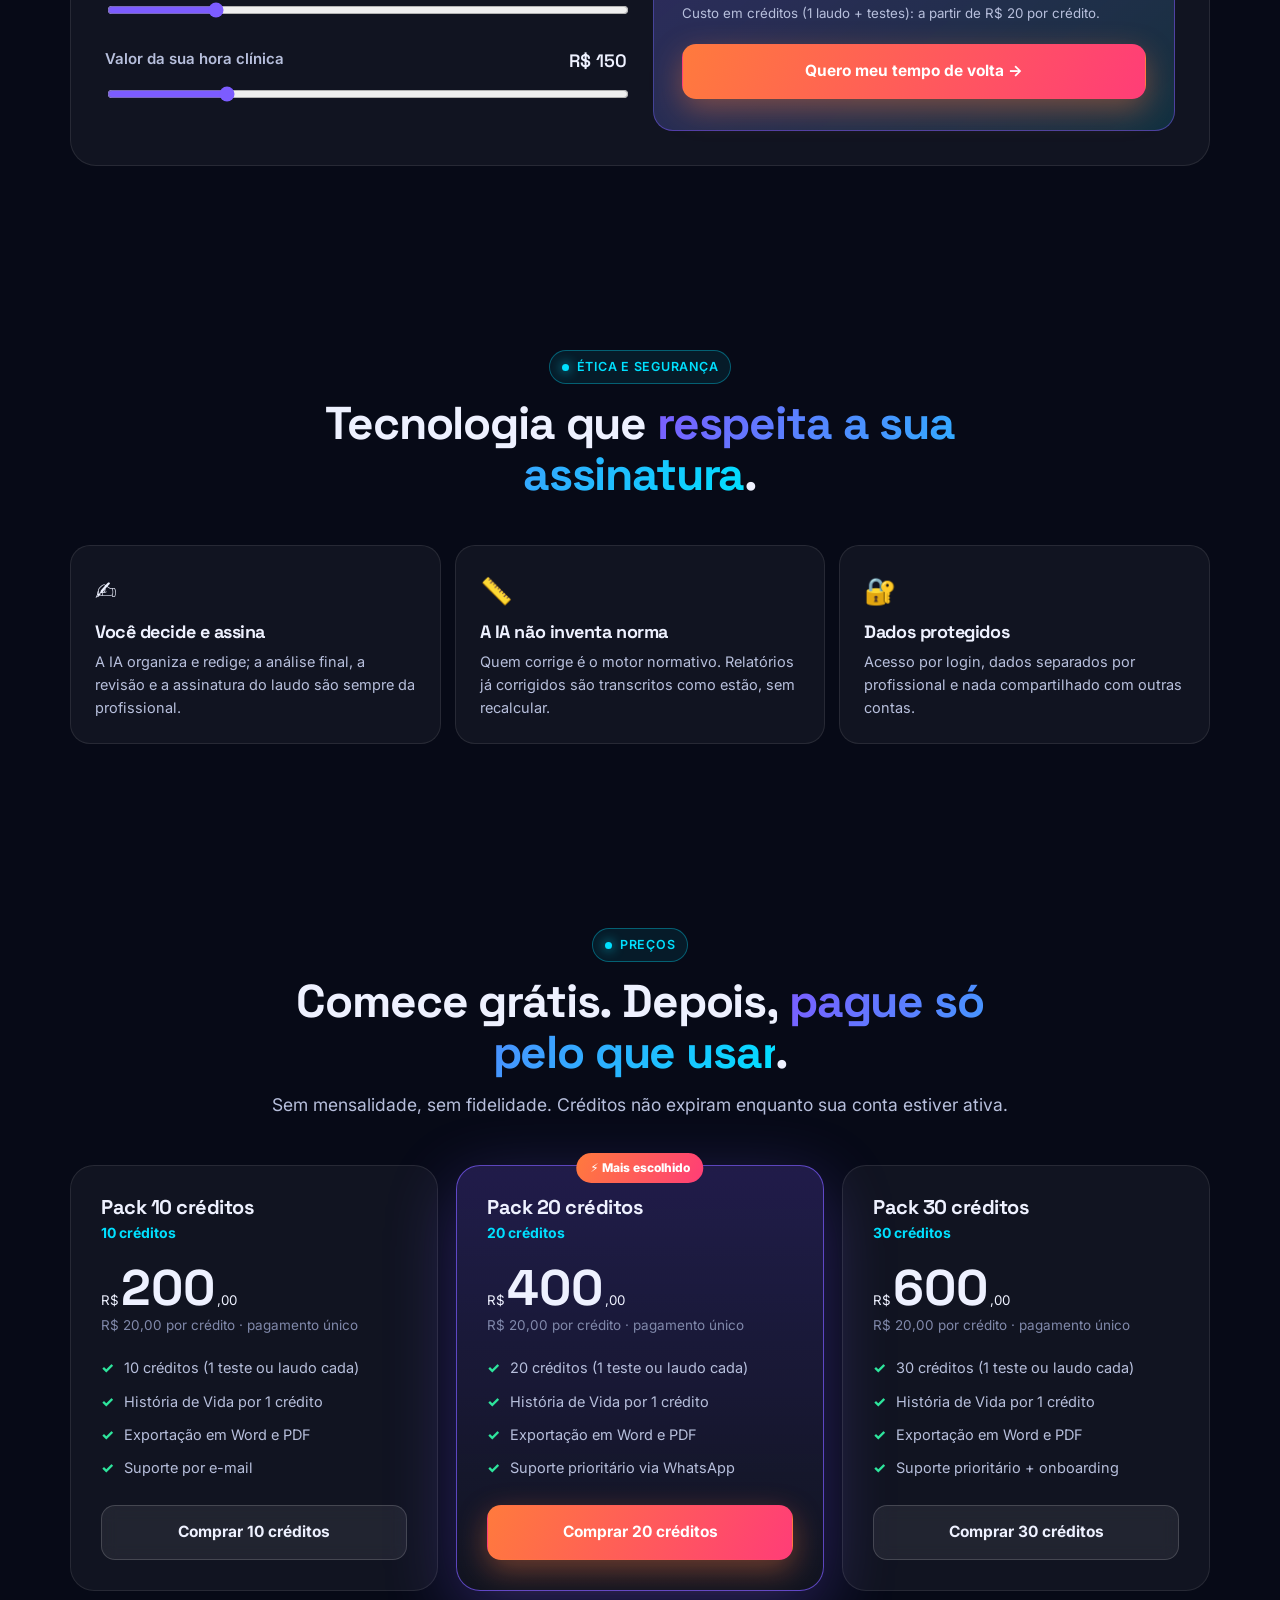
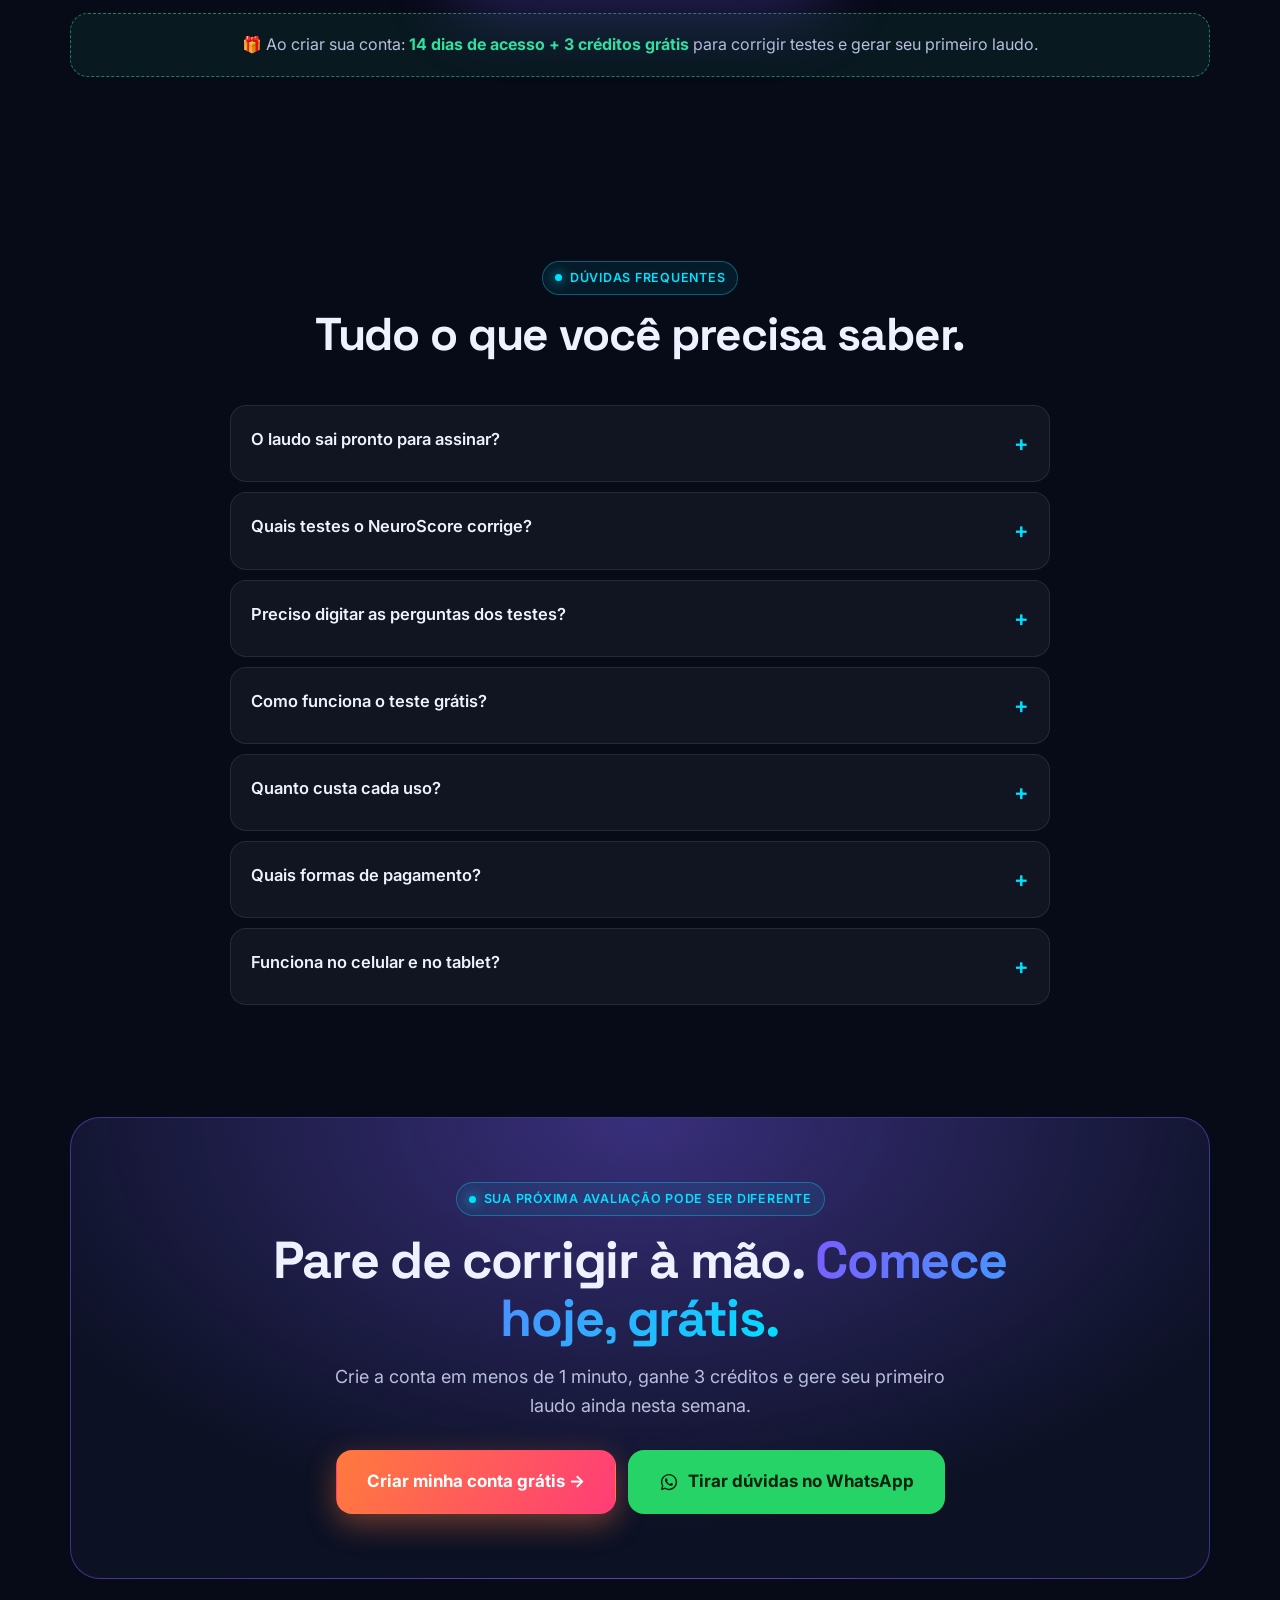
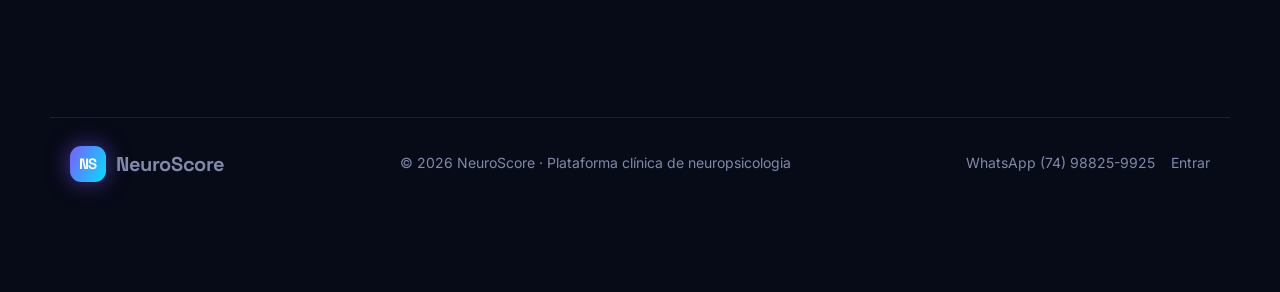
==== commit b692faf1: "Vídeo publicitário com narração por IA + página /video MP4 de 64 s (1280×720, 5 MB): narração em por" ====
--- a/static/landing.html
+++ b/static/landing.html
@@ -903,8 +903,13 @@
       // cores padrão antigas do painel (#4f46e5/#f97316/#06b6d4) não substituem a paleta desta página
       const OLD = ['#4f46e5', '#f97316', '#06b6d4'];
       for (const k of ['primary', 'accent', 'secondary']) if (/^#[0-9a-f]{3,8}$/i.test(c[k] || '') && !OLD.includes(c[k].toLowerCase())) root.setProperty('--' + k, c[k]);
-      const emb = s.video_url && videoEmbed(s.video_url);
-      if (emb) {
+      const mp4 = s.video_url && /\.(mp4|webm)(\?|$)/i.test(s.video_url) && /^(https:\/\/|\/)/.test(s.video_url);
+      const emb = !mp4 && s.video_url && videoEmbed(s.video_url);
+      if (mp4) {
+        const poster = s.video_url.replace(/\.(mp4|webm)(\?.*)?$/i, '.jpg');
+        $('#videoIn').innerHTML = `<video src="${esc(s.video_url)}" poster="${esc(poster)}" controls playsinline preload="metadata" style="position:absolute;inset:0;width:100%;height:100%;background:#060915"></video>`;
+        $('#videoNote').textContent = 'Narração gerada por IA. Telas ilustrativas, dados fictícios.';
+      } else if (emb) {
         $('#videoIn').innerHTML = `<iframe src="${esc(emb)}" title="Apresentação do NeuroScore" loading="lazy" allow="accelerometer; autoplay; clipboard-write; encrypted-media; gyroscope; picture-in-picture" allowfullscreen></iframe>`;
         $('#videoNote').textContent = '';
       }
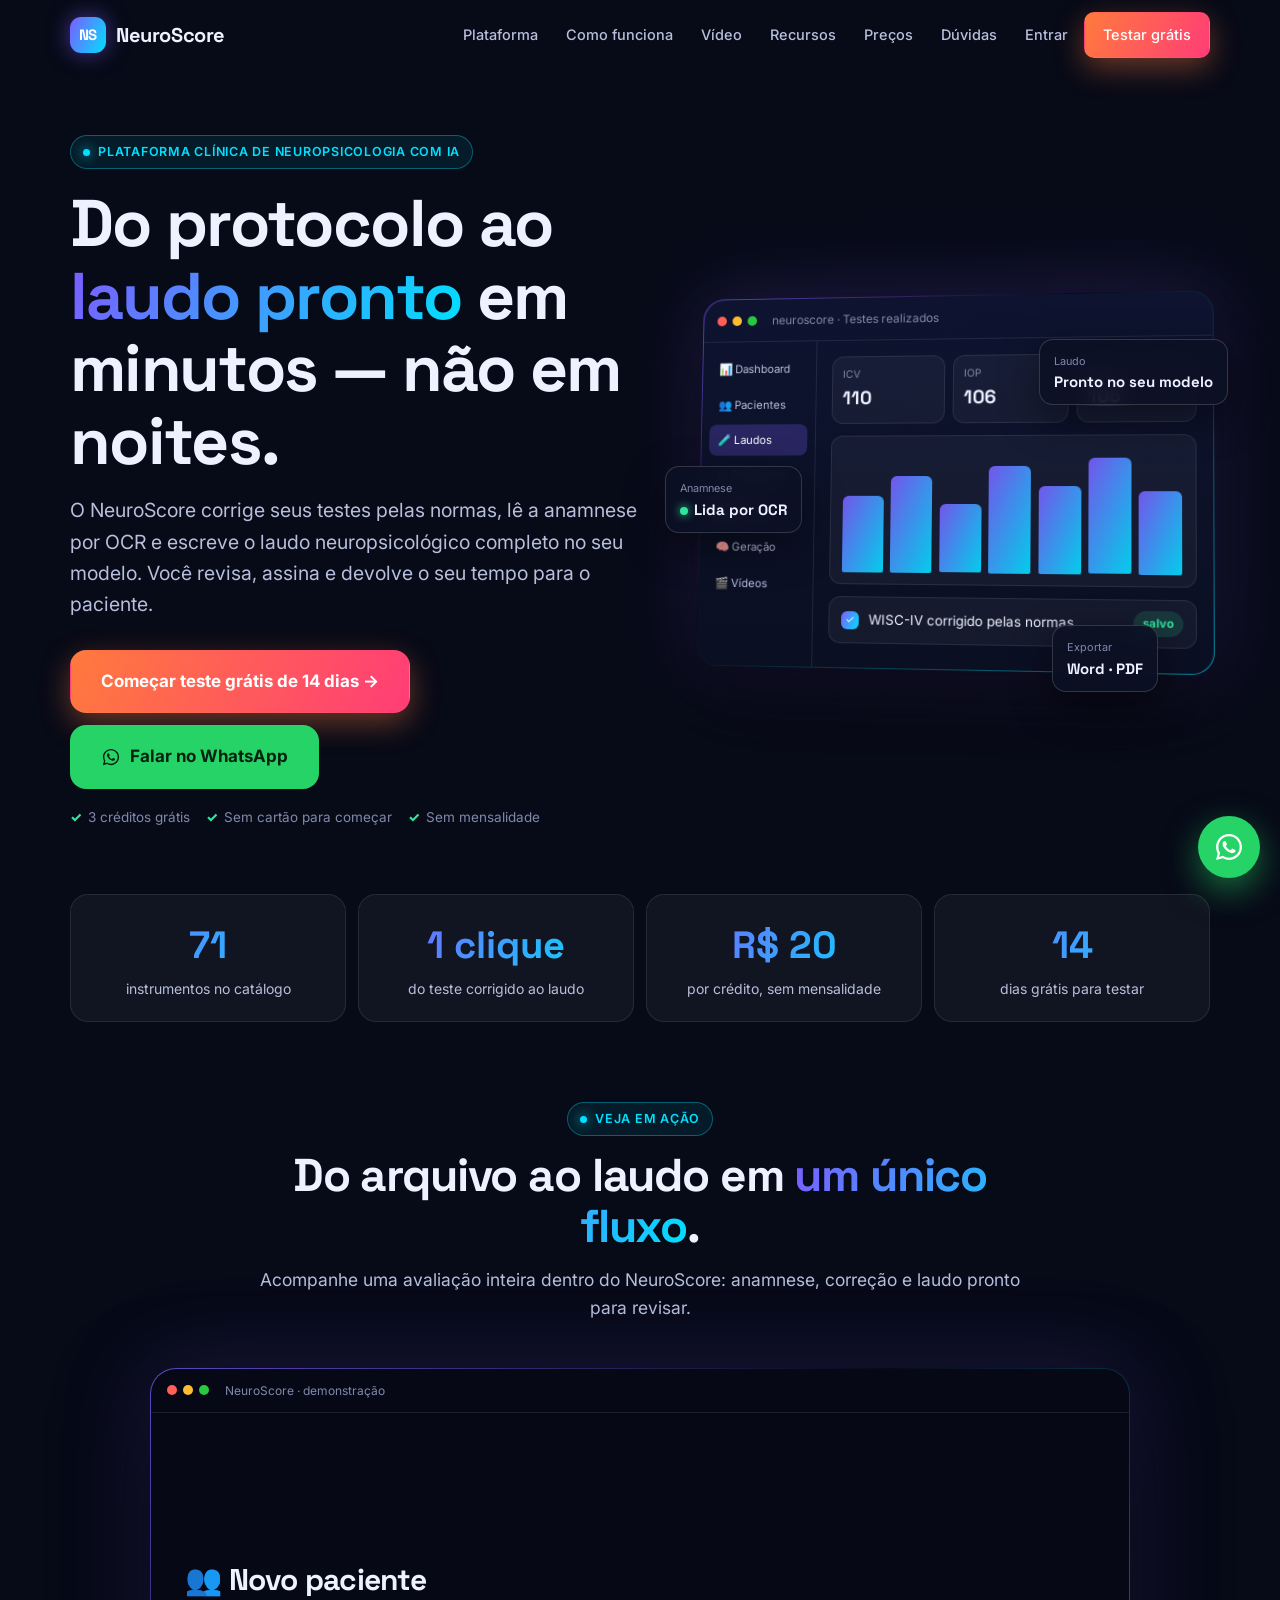
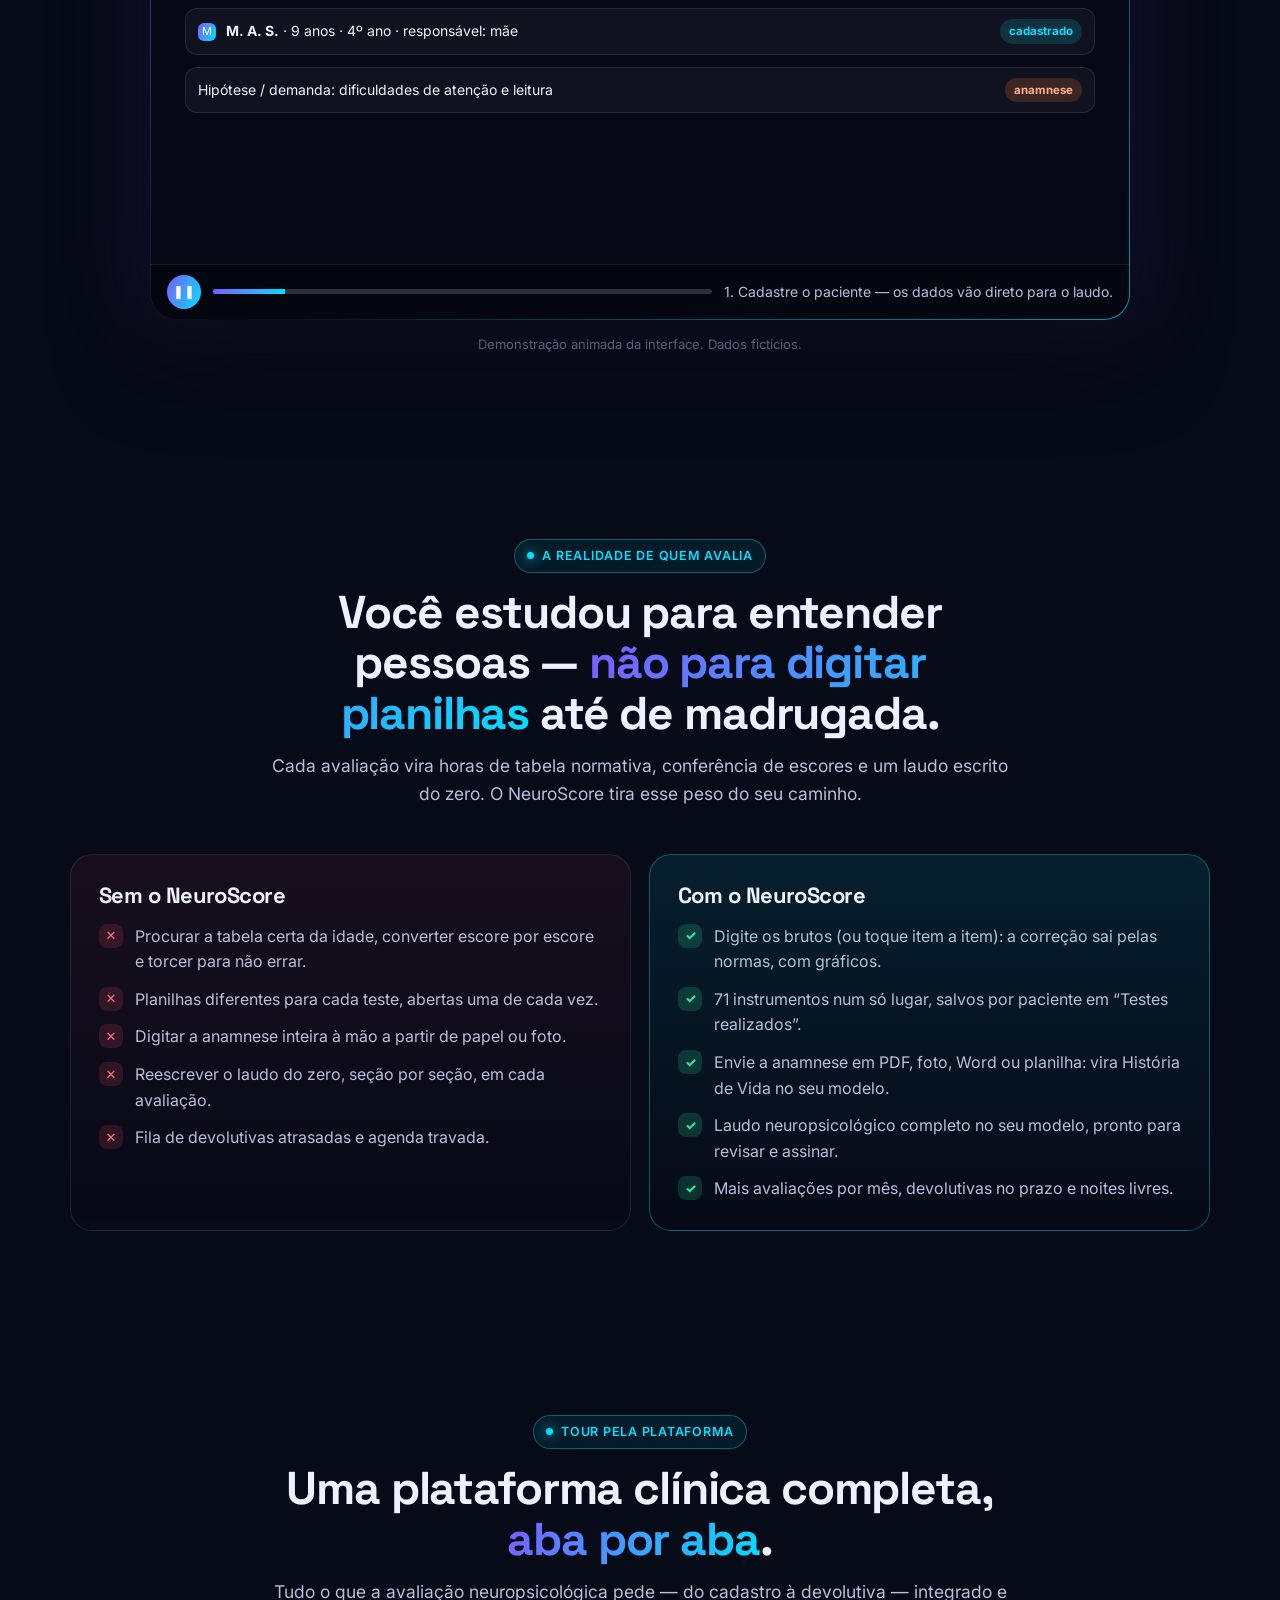
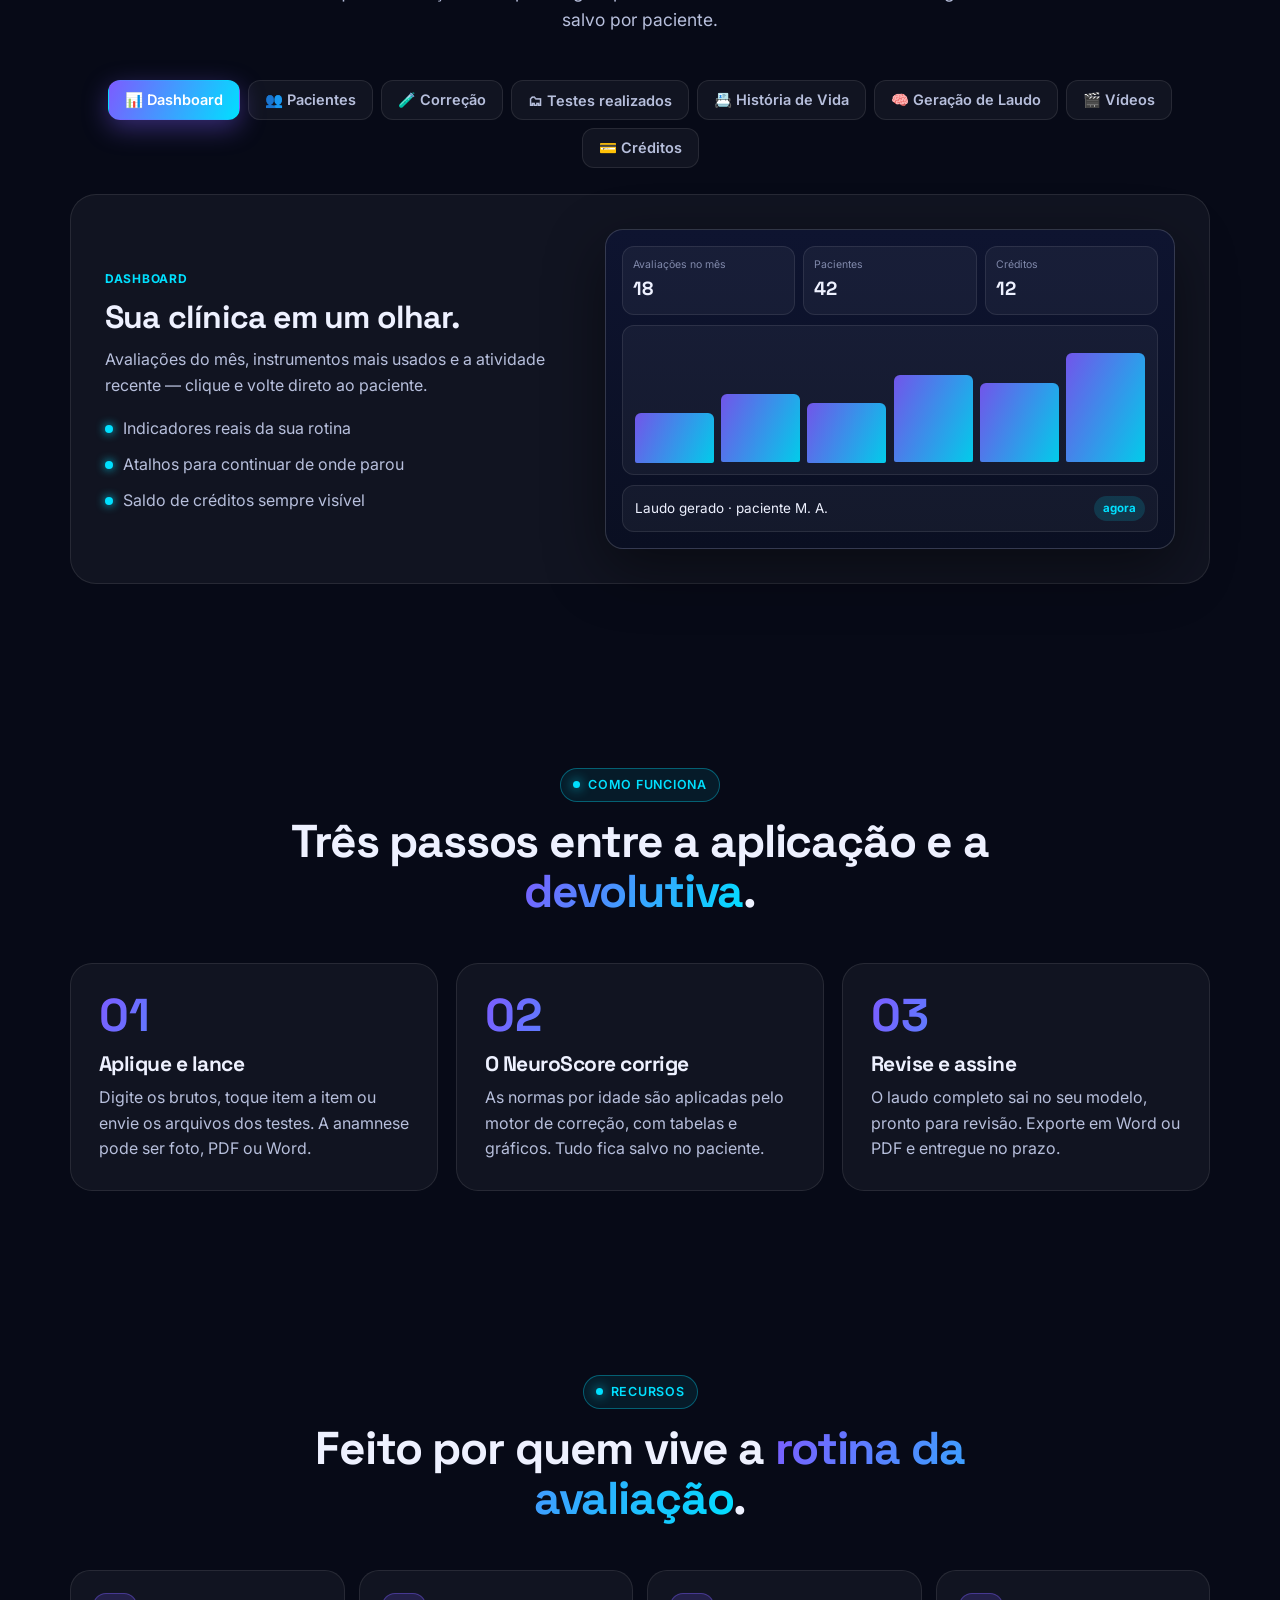
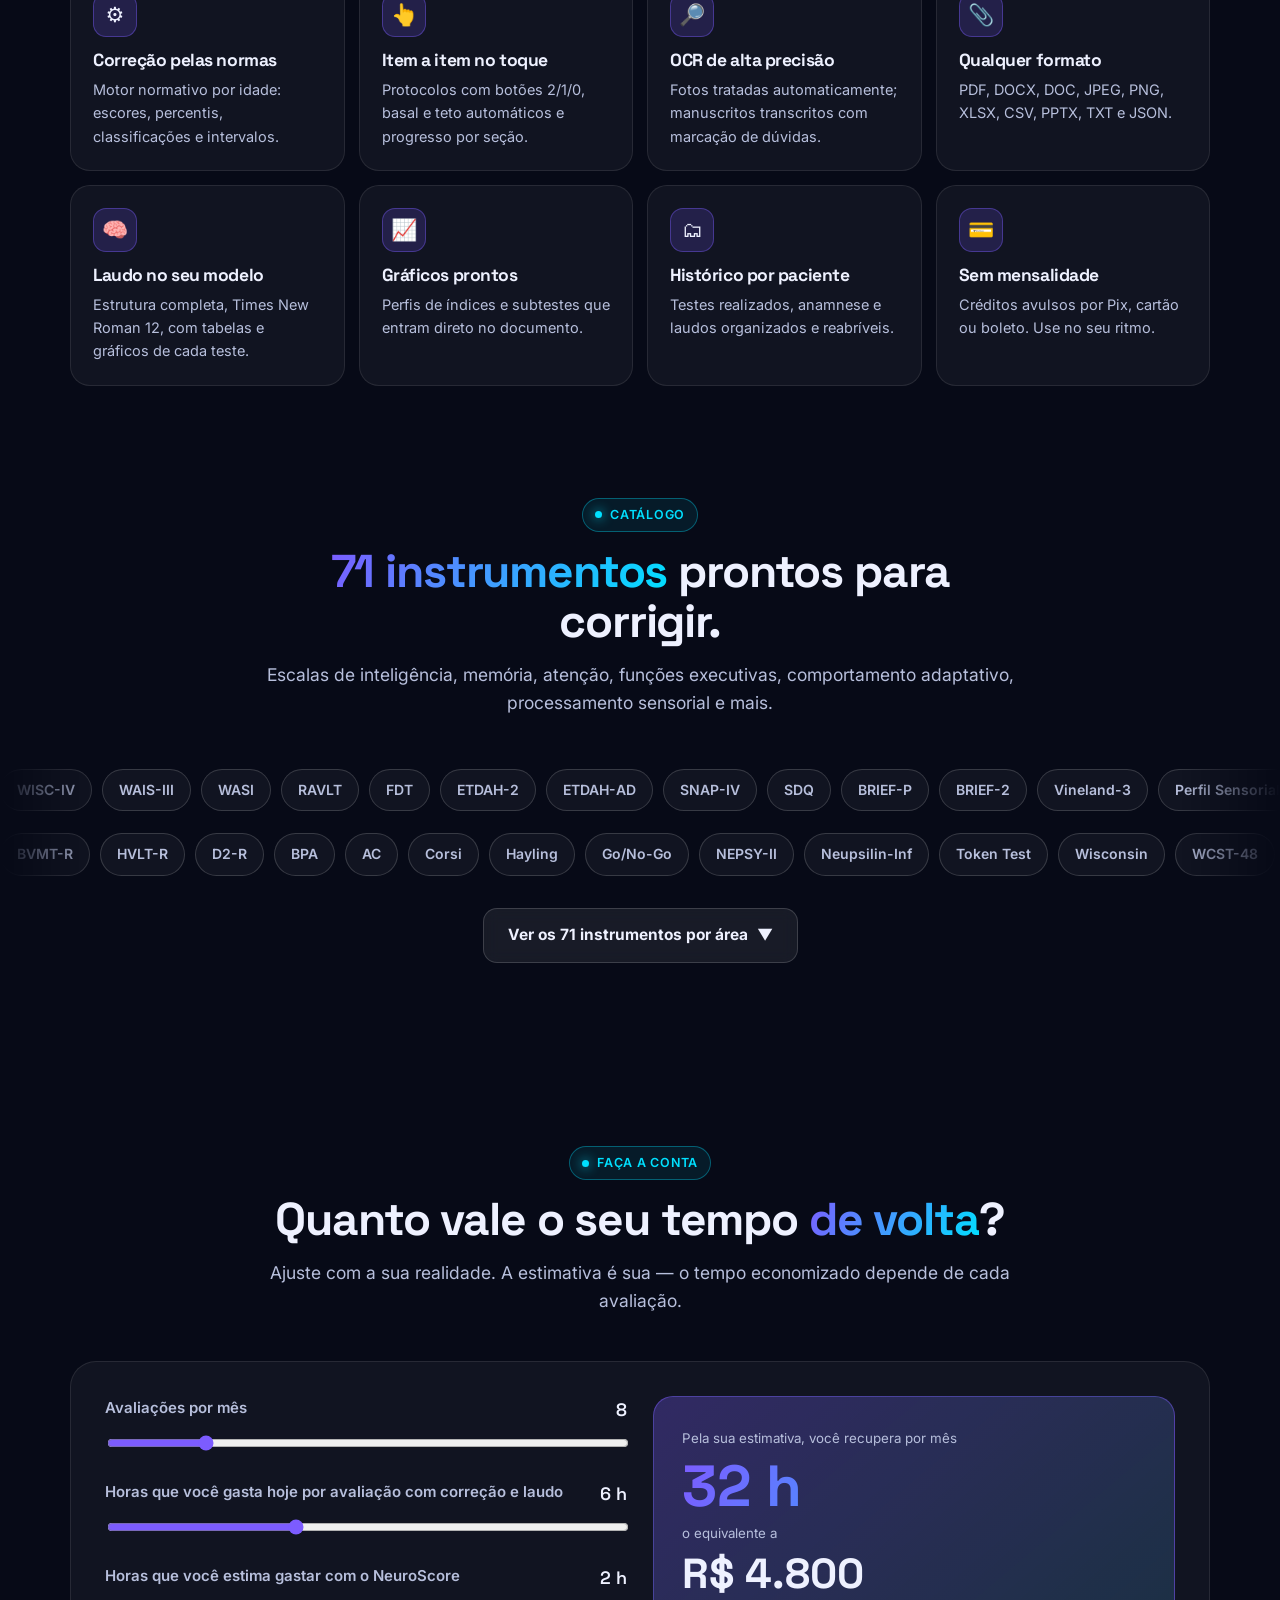
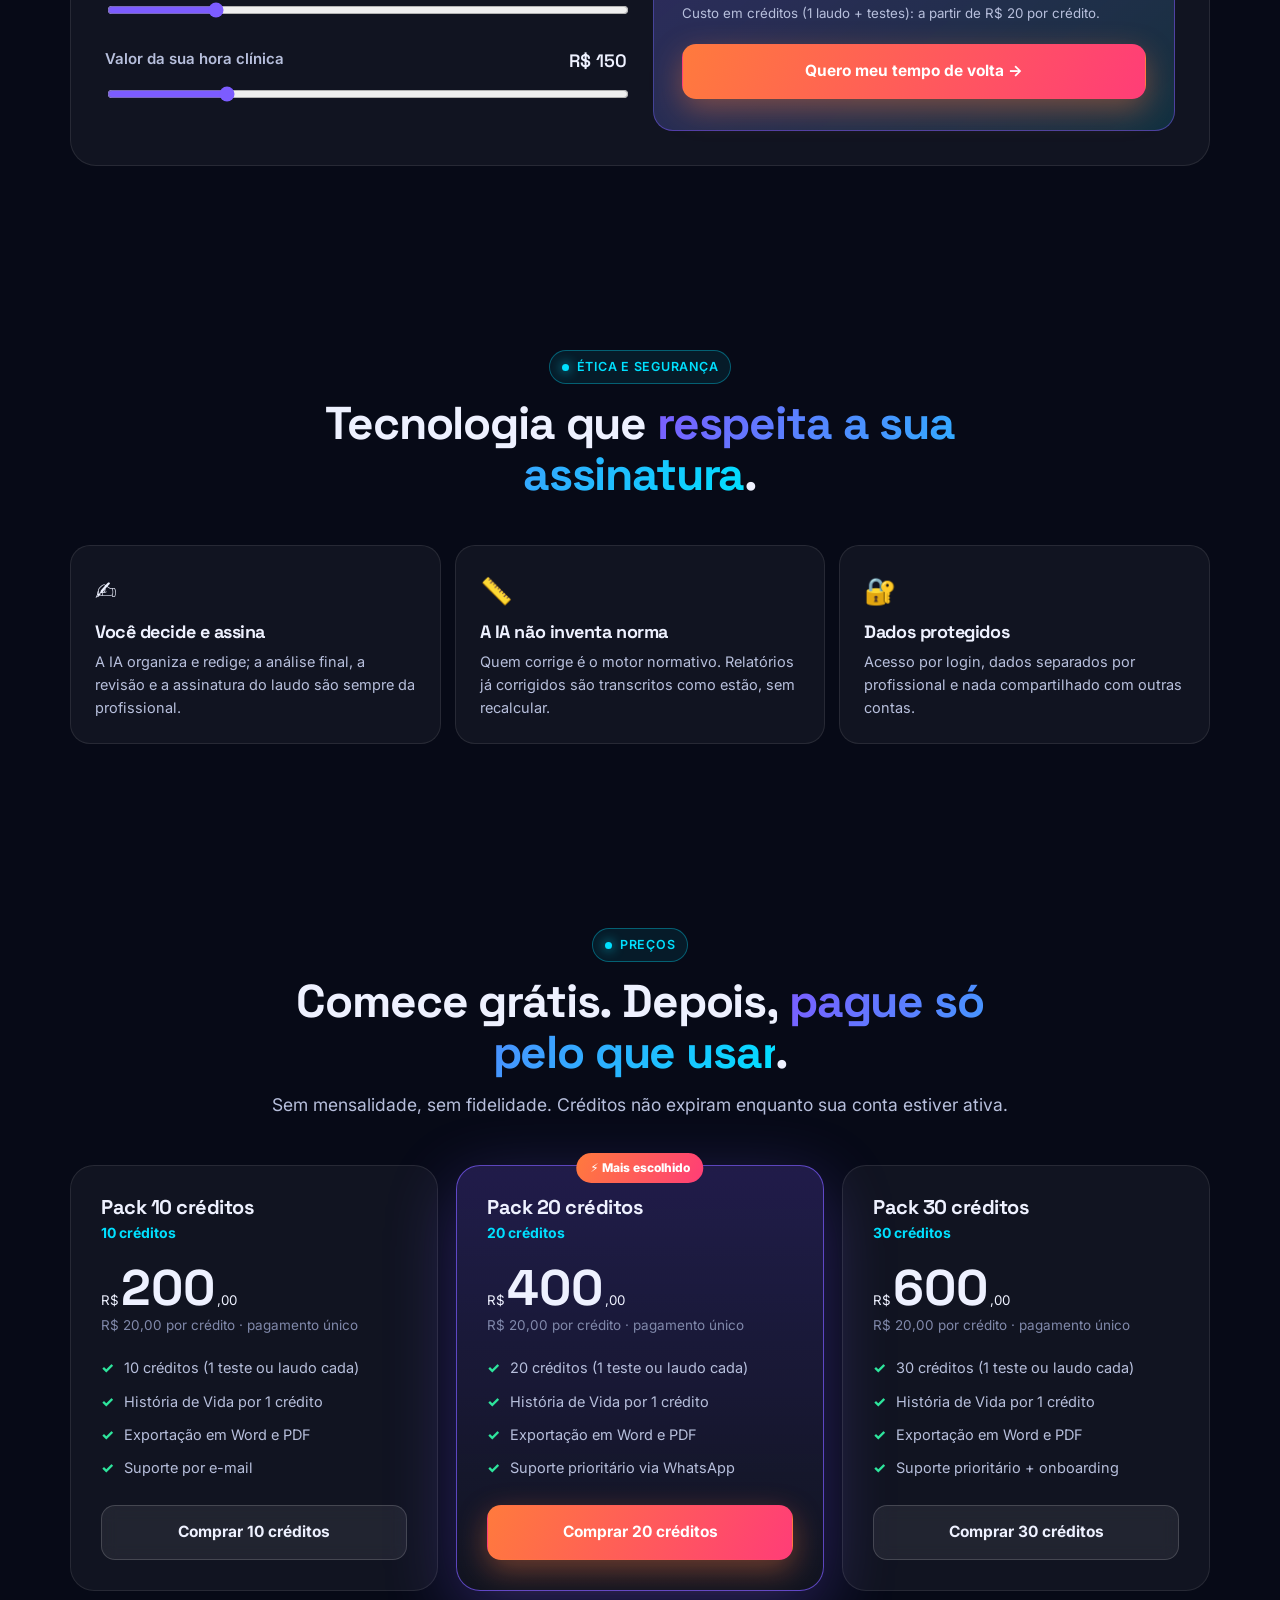
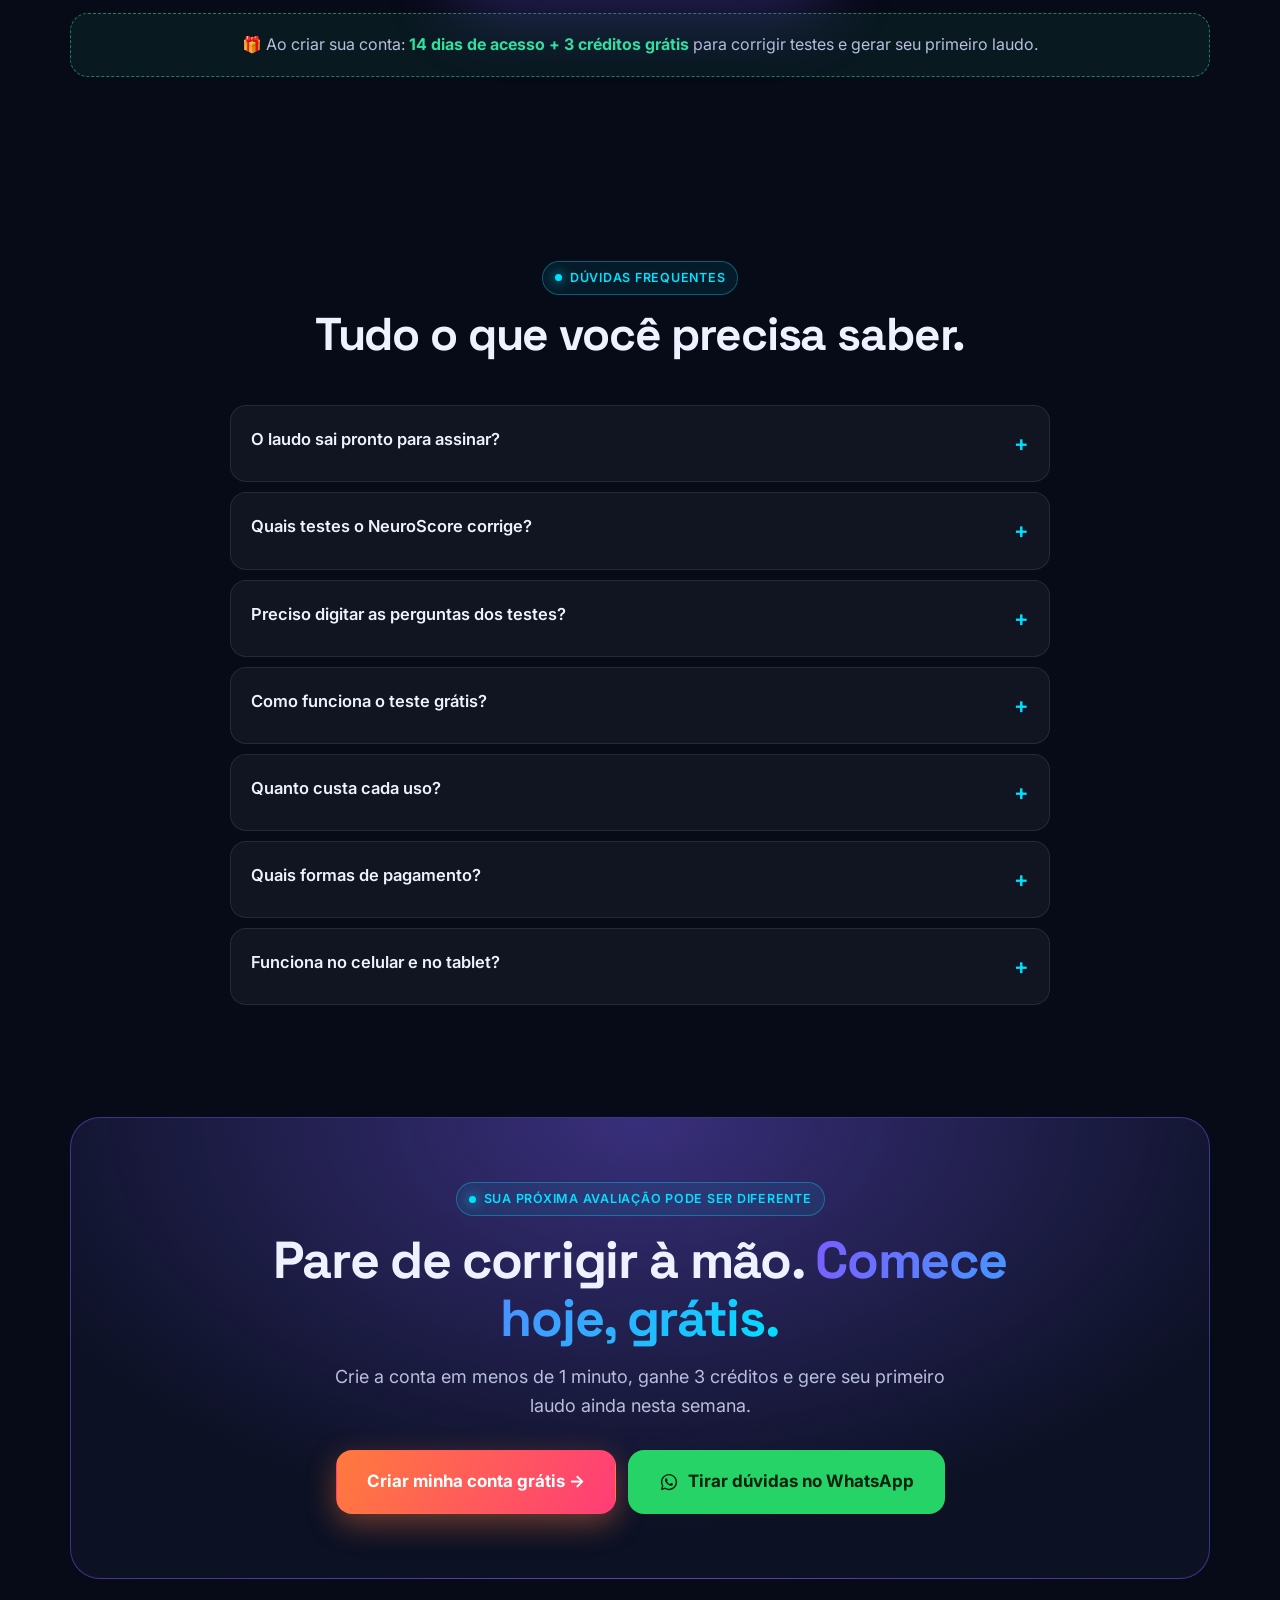
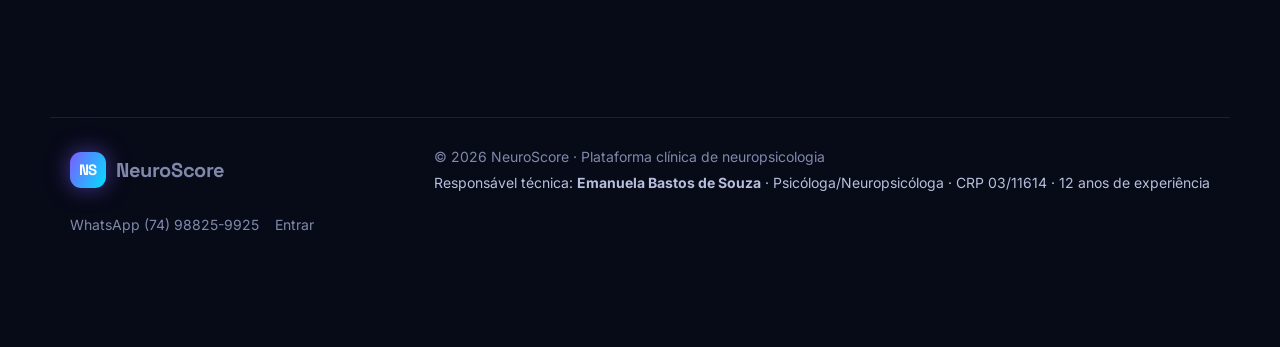
==== commit f60e9f1f: "Rodapé com a responsável técnica; vídeo toca no iPhone Landing, /page e /video mostram: Emanuela Bas" ====
--- a/static/landing.html
+++ b/static/landing.html
@@ -761,7 +761,7 @@
   <footer>
     <div class="wrap">
       <a class="logo" href="#topo"><b>NS</b>NeuroScore</a>
-      <div>© <span id="year"></span> NeuroScore · Plataforma clínica de neuropsicologia</div>
+      <div>© <span id="year"></span> NeuroScore · Plataforma clínica de neuropsicologia<div class="small" style="margin-top:4px;color:var(--ink-2)">Responsável técnica: <b>Emanuela Bastos de Souza</b> · Psicóloga/Neuropsicóloga · CRP 03/11614 · 12 anos de experiência</div></div>
       <div style="display:flex;gap:16px;flex-wrap:wrap"><a data-wa href="#">WhatsApp (74) 98825-9925</a><a id="footEmail" hidden></a><a href="/login.html">Entrar</a></div>
     </div>
   </footer>
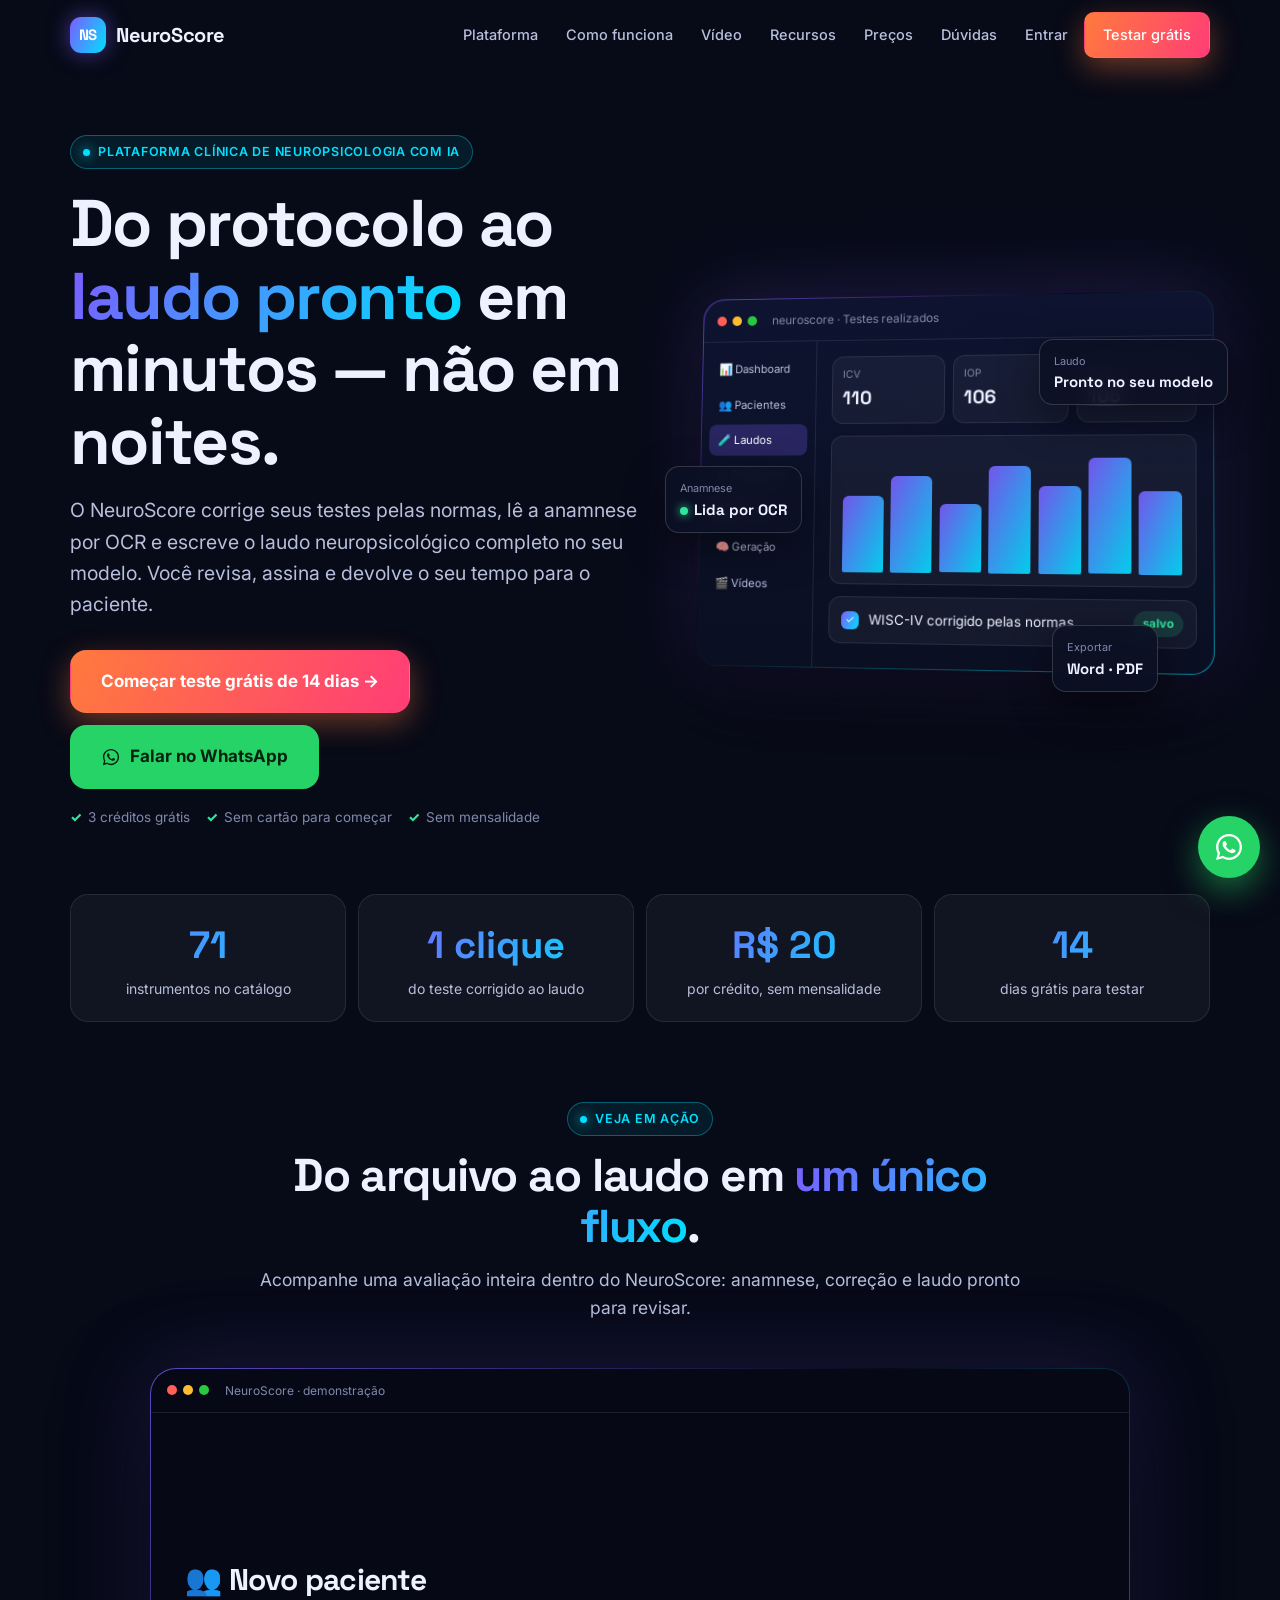
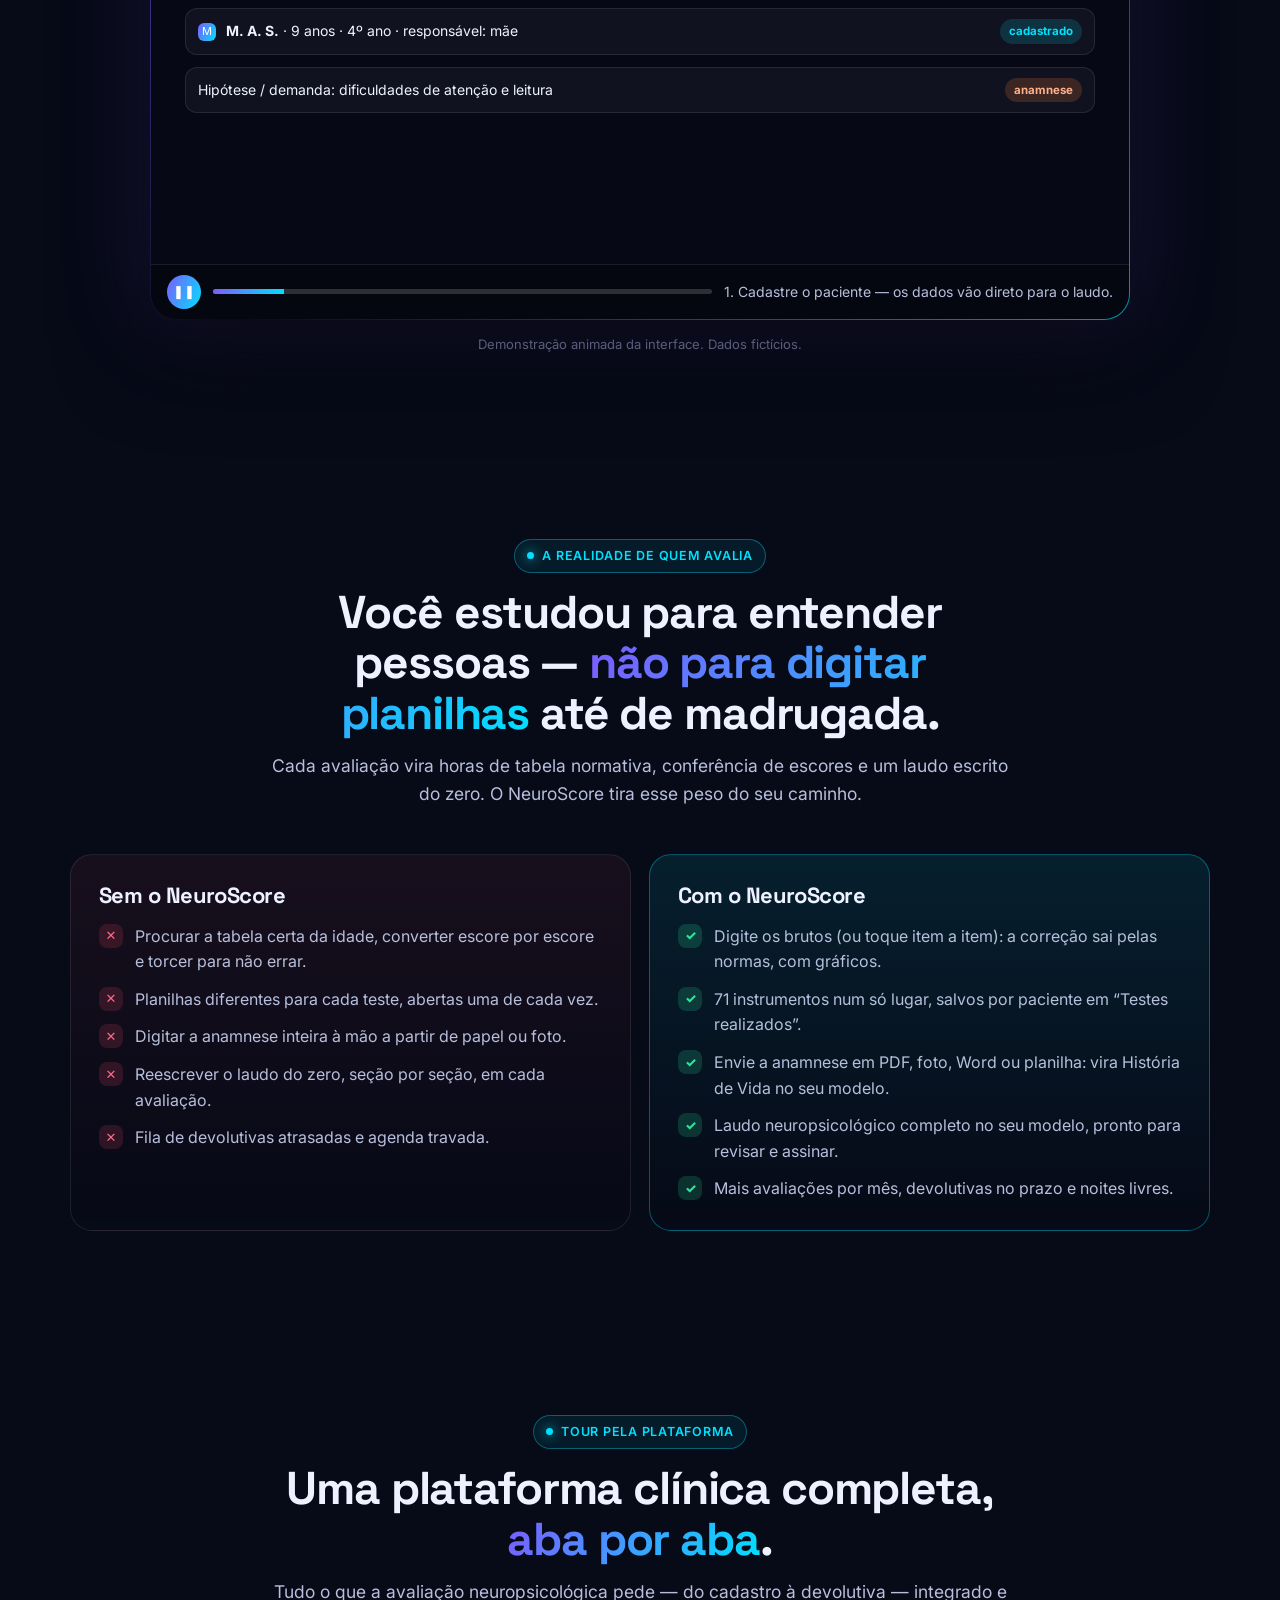
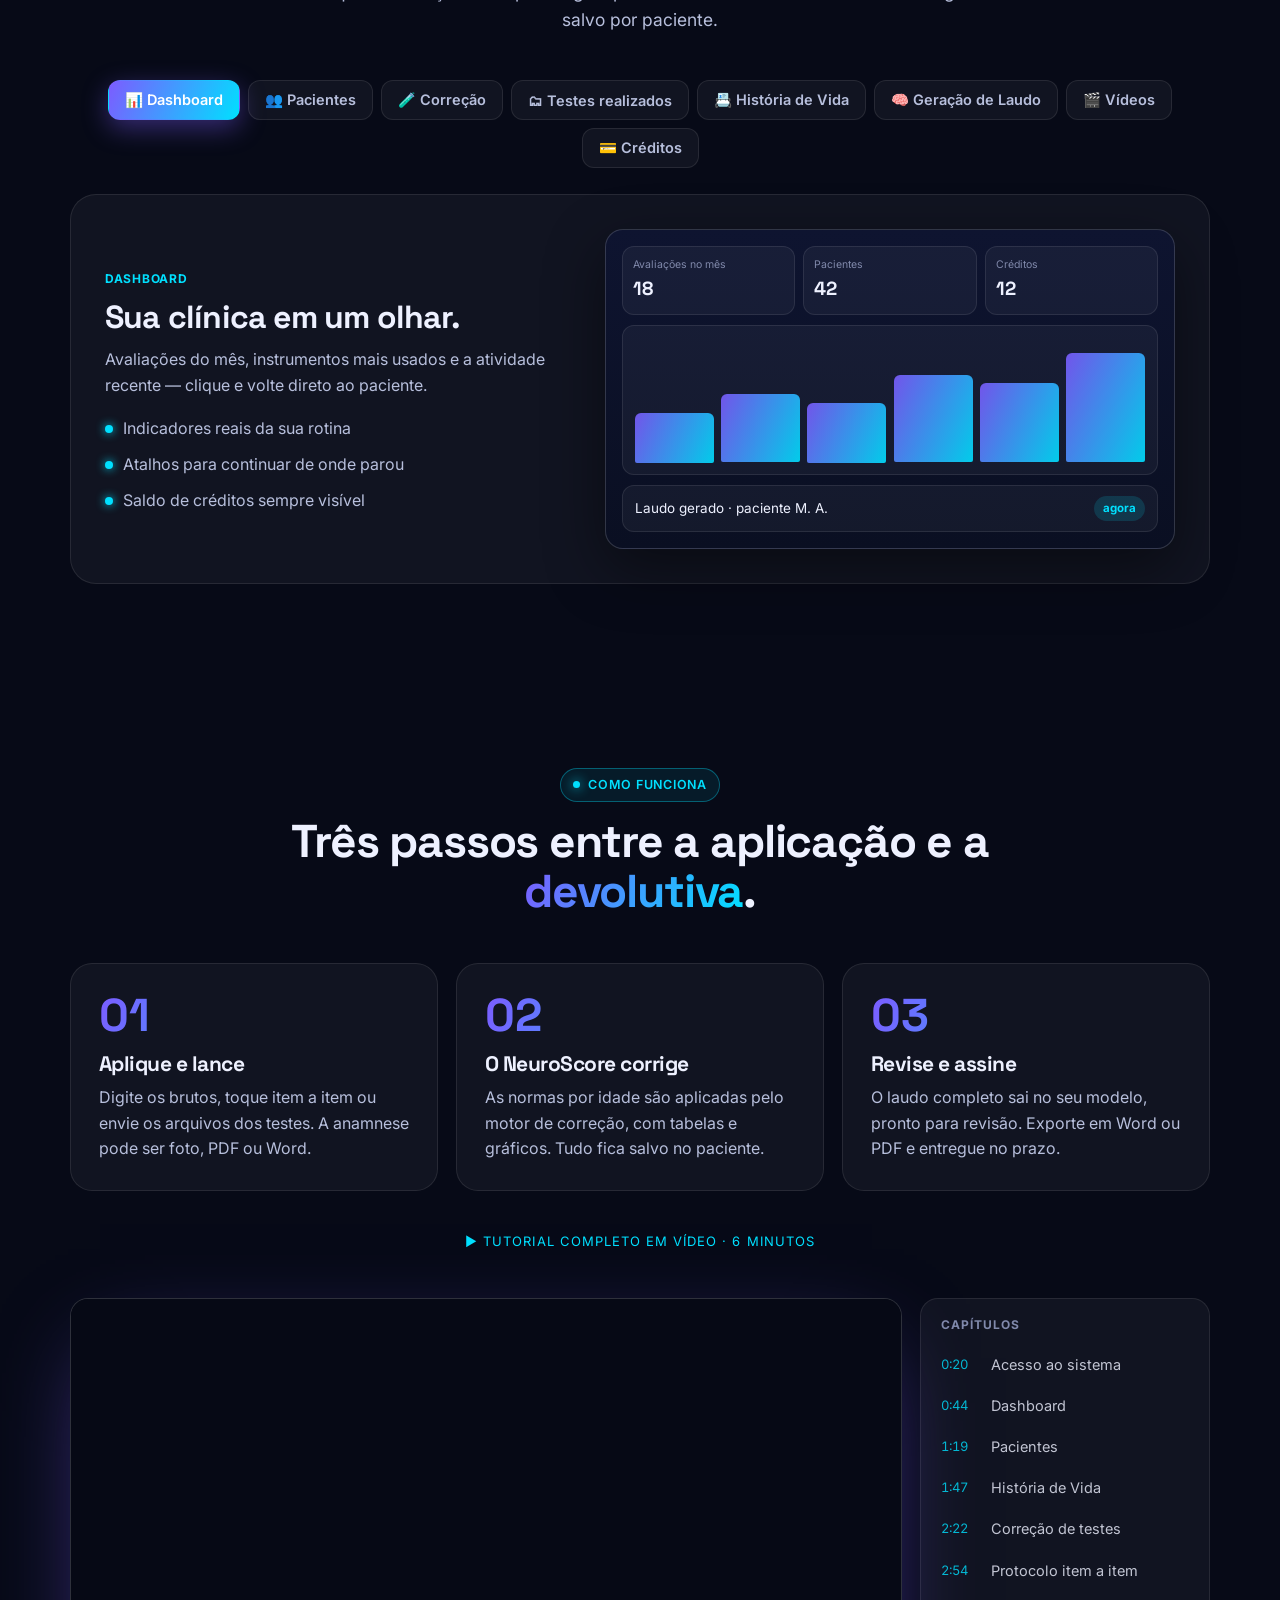
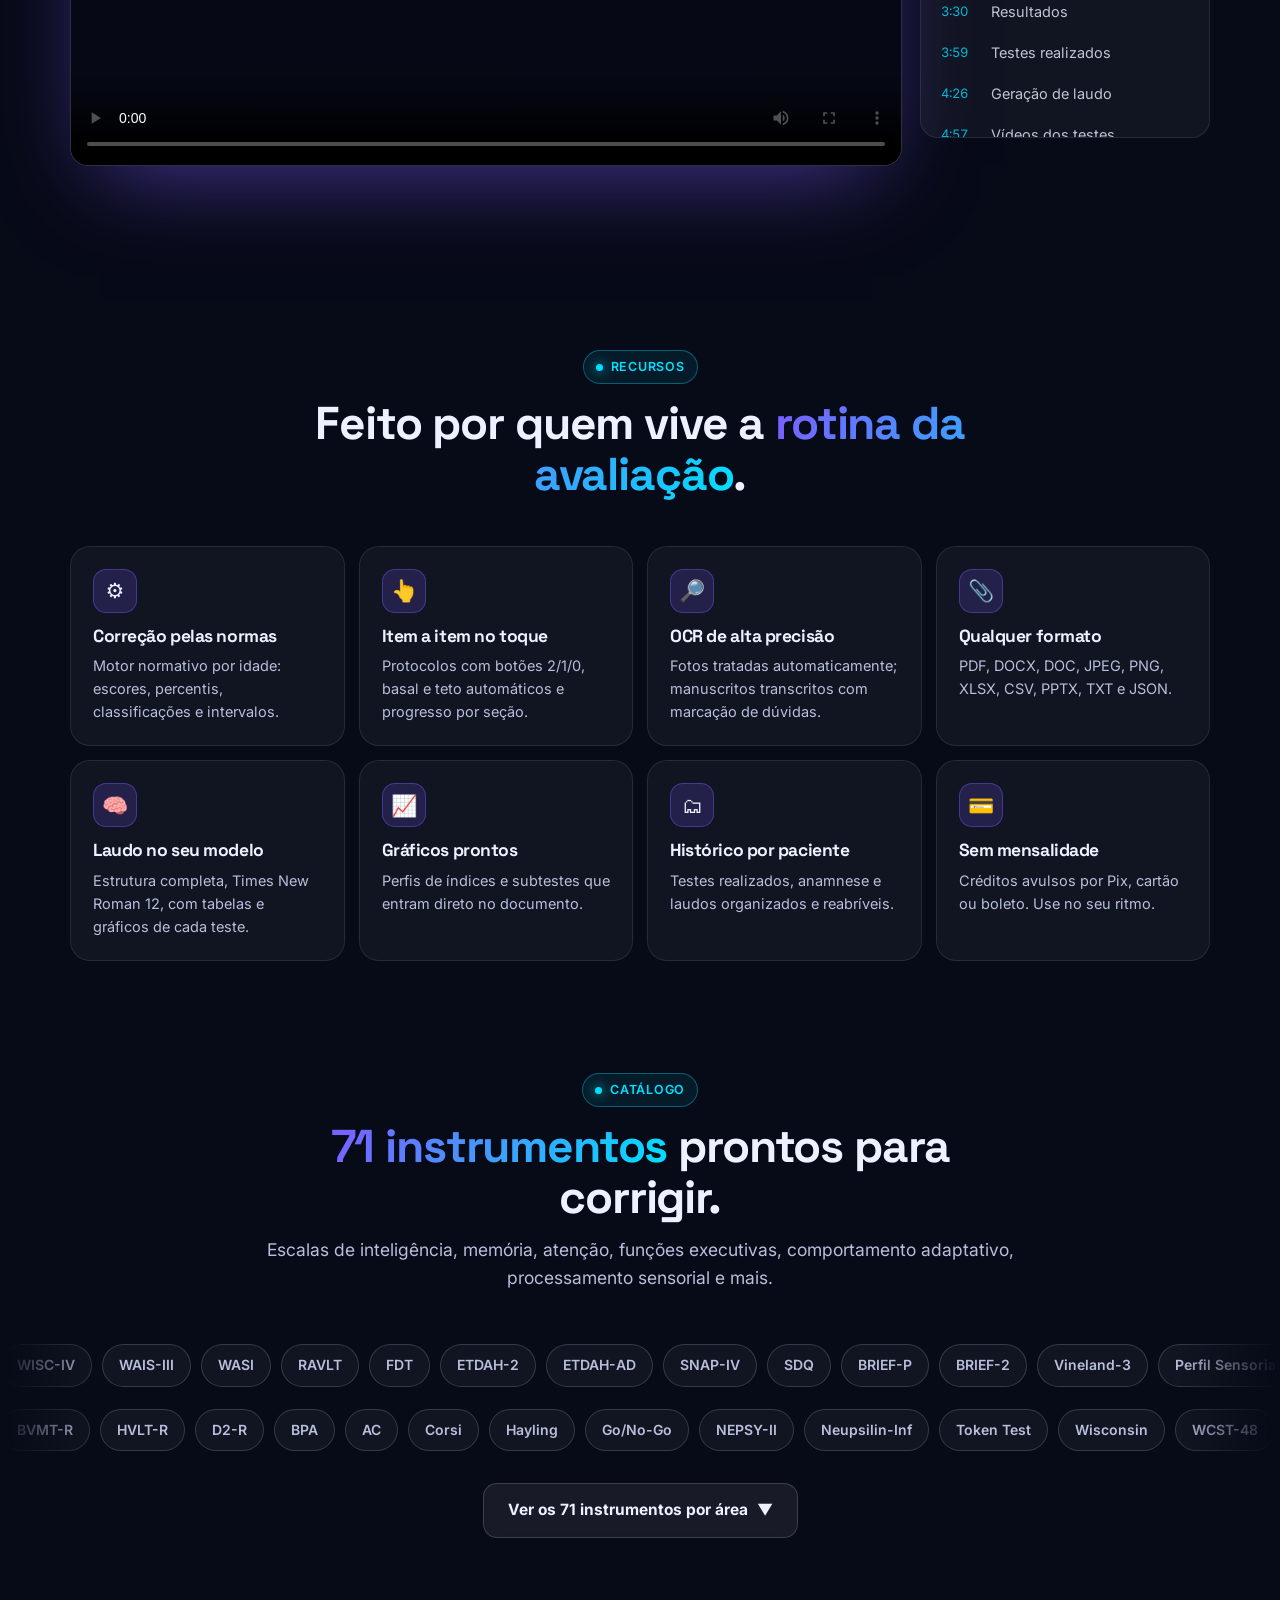
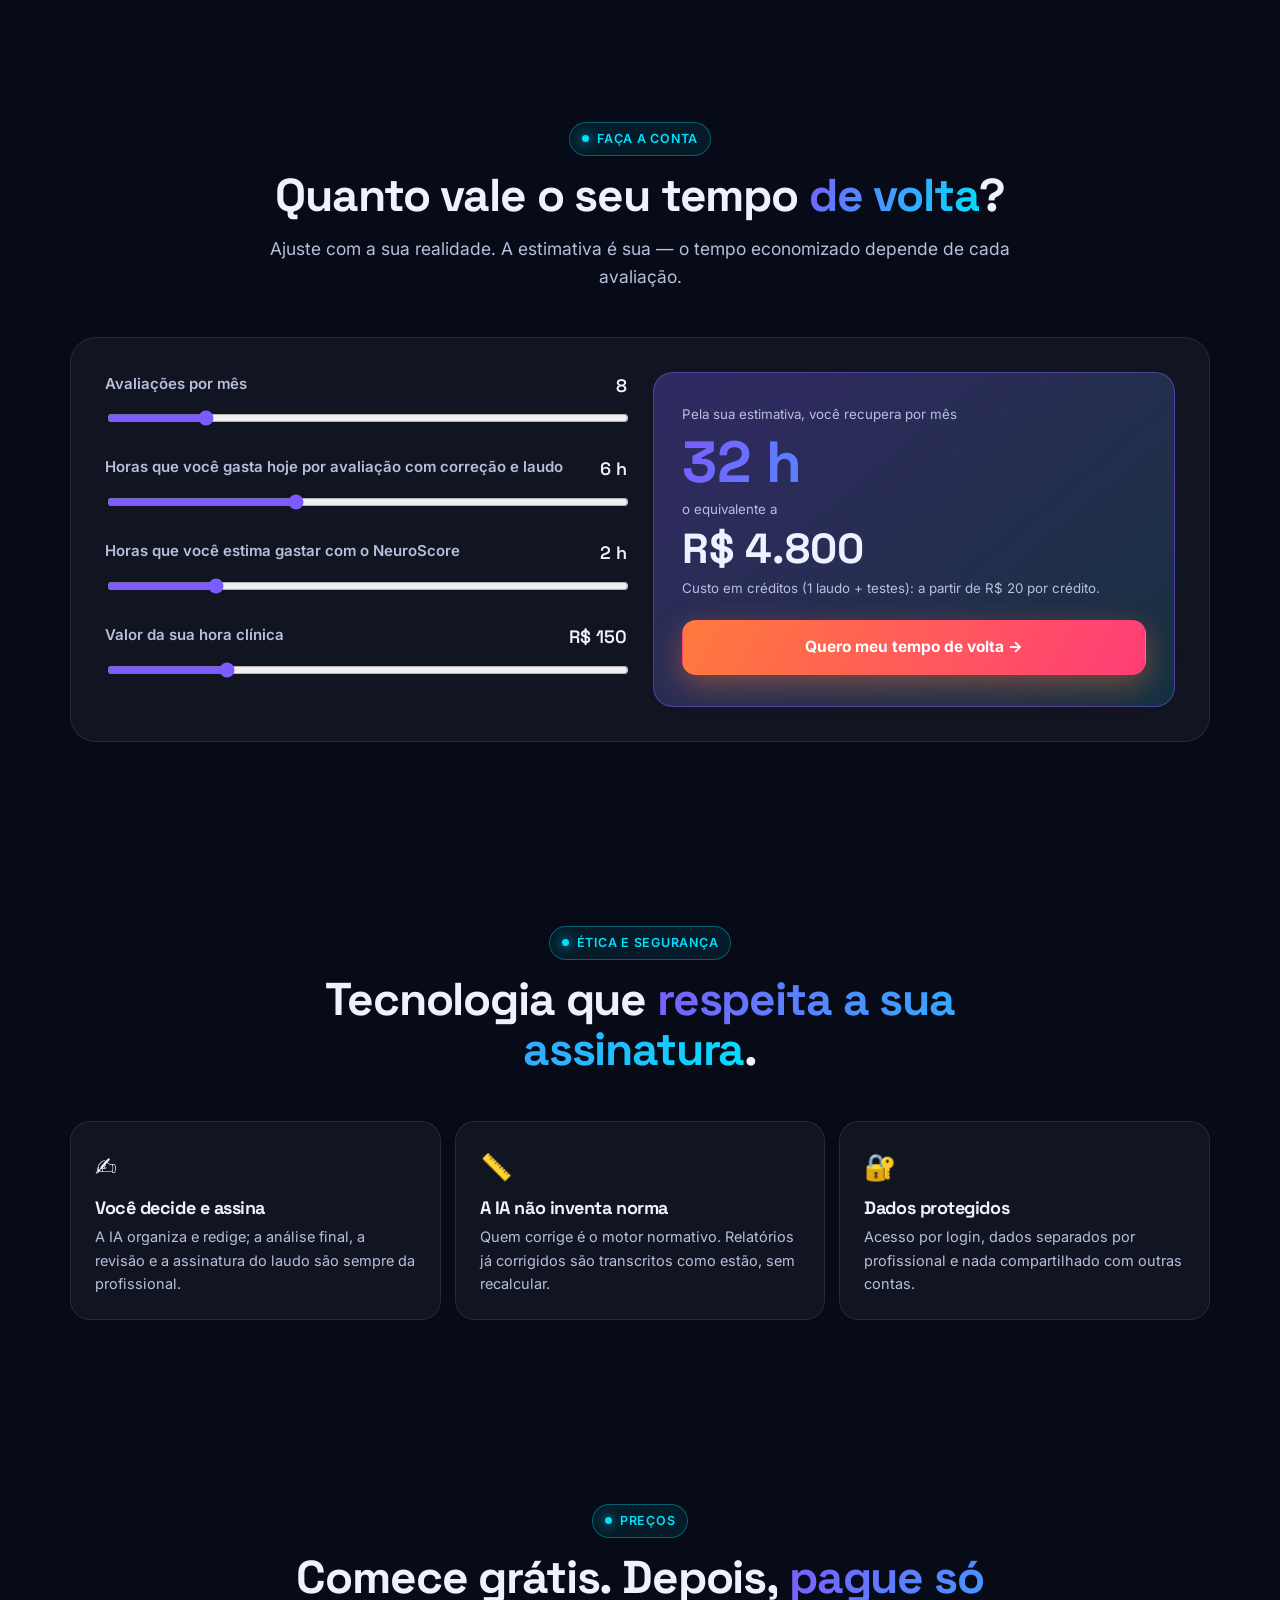
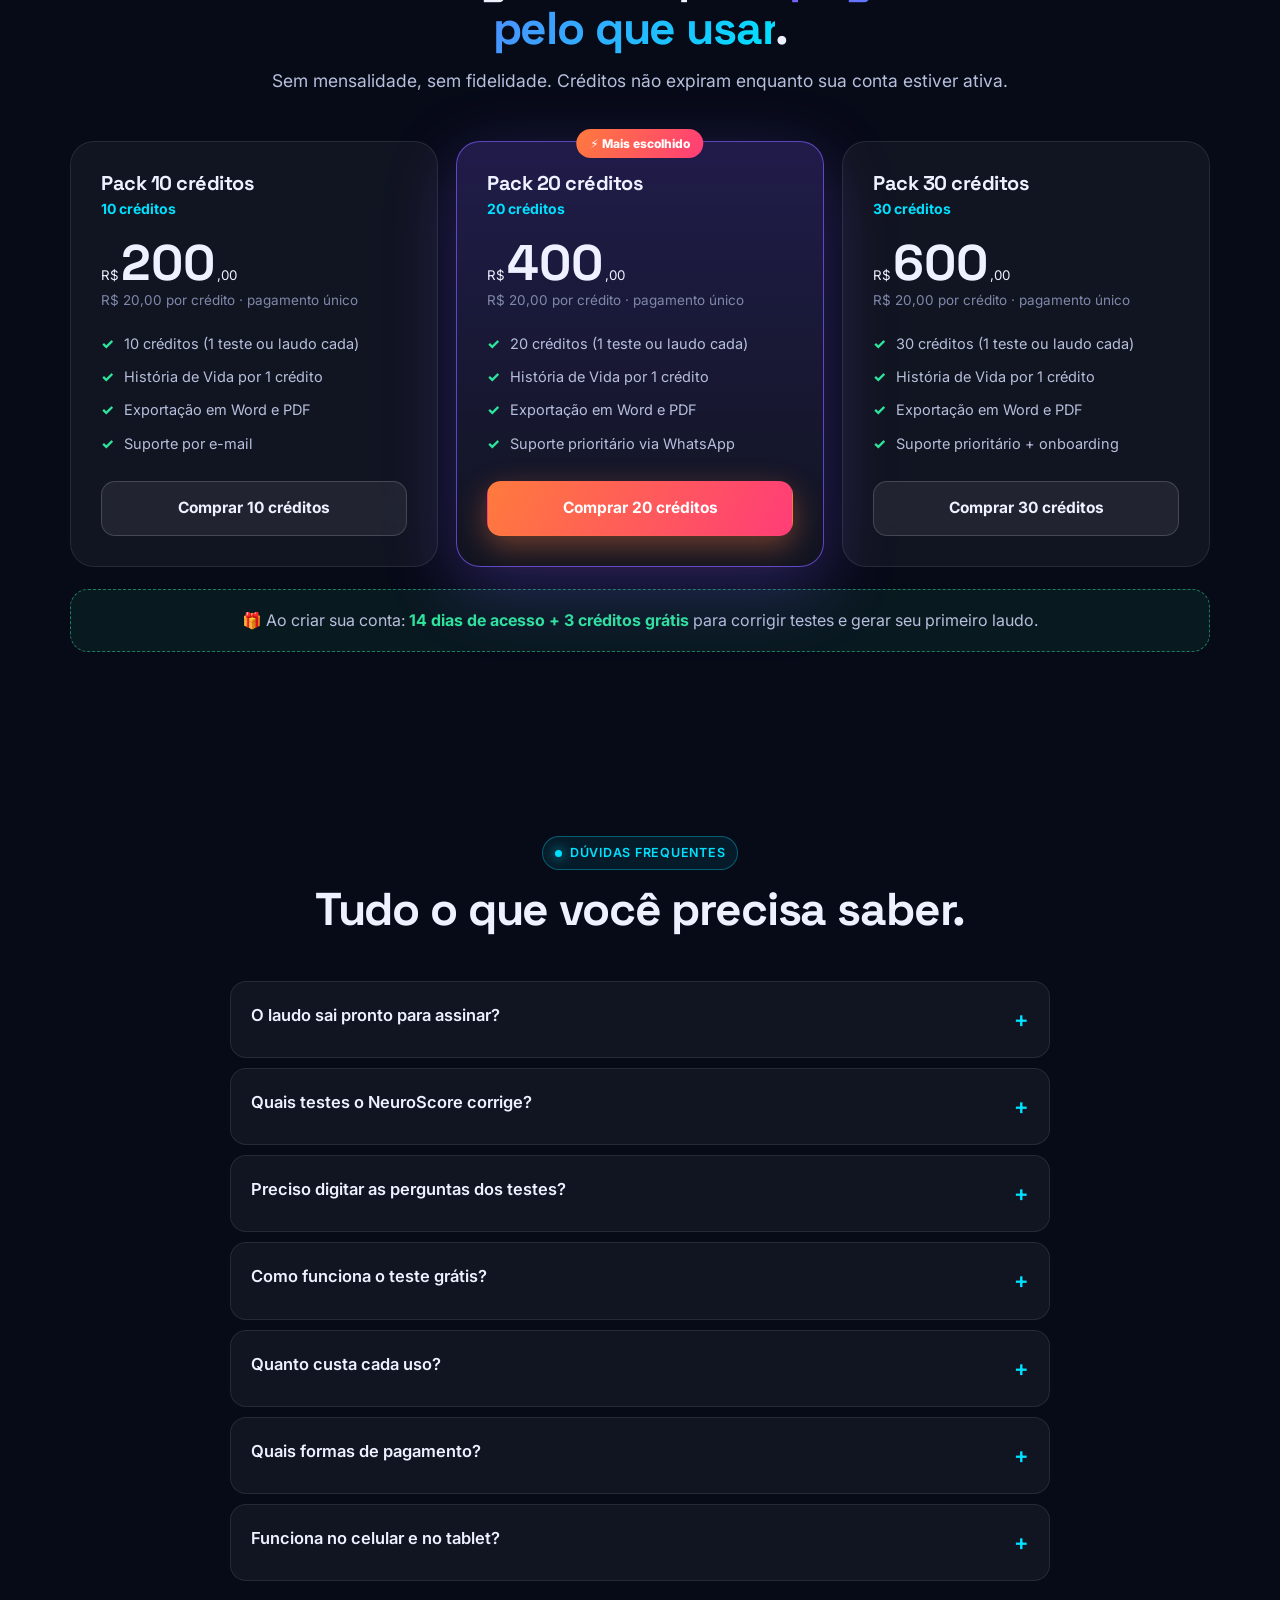
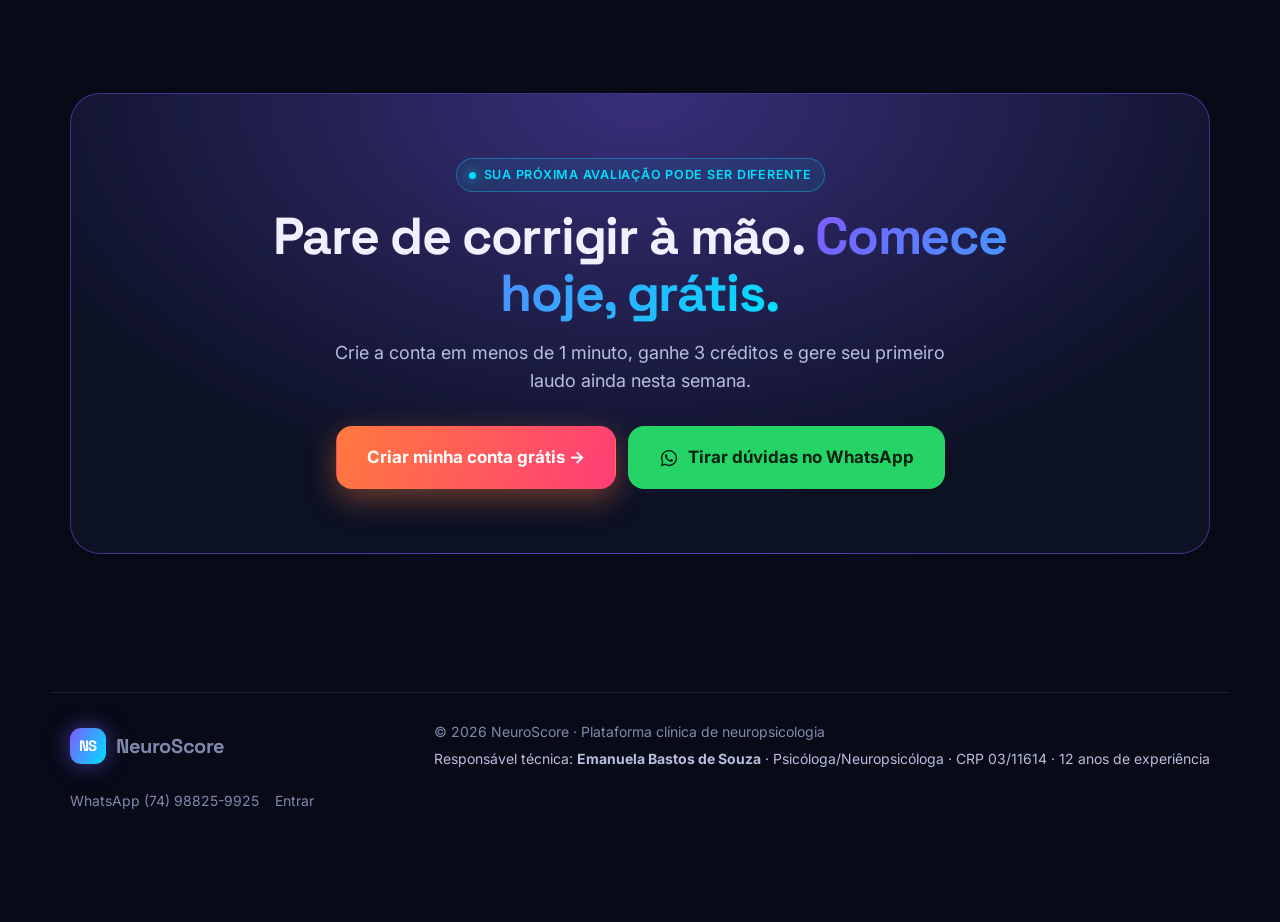
==== commit 0a0f3f67: "Tutorial em vídeo (6 min) na seção Como funciona Vídeo gravado no sistema real com paciente fictício" ====
--- a/static/landing.html
+++ b/static/landing.html
@@ -133,6 +133,18 @@
 
     /* seções */
     section.sec{padding:92px 0}
+    /* tutorial em vídeo (Como funciona) */
+    .tut{display:grid;grid-template-columns:1fr 290px;gap:18px;margin-top:46px}
+    .tut-video{position:relative;border-radius:var(--r);overflow:hidden;border:1px solid var(--line-2);background:#060915;box-shadow:0 30px 90px -30px color-mix(in srgb,var(--primary) 60%,transparent)}
+    .tut-video video{display:block;width:100%;aspect-ratio:16/9;background:#060915}
+    .tut-caps{background:var(--card);border:1px solid var(--line);border-radius:var(--r);padding:12px;max-height:440px;overflow:auto}
+    .tut-caps b{display:block;font-size:12px;letter-spacing:.08em;text-transform:uppercase;color:var(--muted,#9aa3c7);padding:4px 8px 10px}
+    .tut-caps button{display:flex;gap:12px;width:100%;text-align:left;background:none;border:0;color:inherit;font:inherit;font-size:14.5px;padding:9px 8px;border-radius:10px;cursor:pointer;opacity:.8}
+    .tut-caps button:hover{background:var(--card-2);opacity:1}
+    .tut-caps button.on{background:color-mix(in srgb,var(--primary) 18%,transparent);opacity:1}
+    .tut-caps time{color:var(--secondary);font-variant-numeric:tabular-nums;min-width:38px;font-size:13px;padding-top:1px}
+    .tut-tag{display:block;text-align:center;margin-top:40px;font-size:13px;letter-spacing:.08em;text-transform:uppercase;color:var(--secondary)}
+    @media (max-width:900px){.tut{grid-template-columns:1fr}.tut-caps{max-height:none}}
     .sec-head{text-align:center;max-width:760px;margin:0 auto 46px}
     .sec-head h2{font-size:clamp(30px,4vw,46px);margin:14px 0 14px}
     .sec-head p{color:var(--ink-2);font-size:17.5px}
@@ -620,6 +632,26 @@
         <div class="step reveal"><h3>O NeuroScore corrige</h3><p>As normas por idade são aplicadas pelo motor de correção, com tabelas e gráficos. Tudo fica salvo no paciente.</p></div>
         <div class="step reveal"><h3>Revise e assine</h3><p>O laudo completo sai no seu modelo, pronto para revisão. Exporte em Word ou PDF e entregue no prazo.</p></div>
       </div>
+      <span class="tut-tag reveal">▶ Tutorial completo em vídeo · 6 minutos</span>
+      <div class="tut reveal" id="tutorial">
+        <div class="tut-video">
+          <video id="tutVideo" src="/assets/video/neuroscore-tutorial.mp4?v=1" poster="/assets/video/neuroscore-tutorial.jpg?v=1" controls playsinline preload="metadata"></video>
+        </div>
+        <div class="tut-caps" id="tutCaps">
+          <b>Capítulos</b>
+          <button type="button" data-t="20"><time>0:20</time><span>Acesso ao sistema</span></button>
+          <button type="button" data-t="44"><time>0:44</time><span>Dashboard</span></button>
+          <button type="button" data-t="79"><time>1:19</time><span>Pacientes</span></button>
+          <button type="button" data-t="107"><time>1:47</time><span>História de Vida</span></button>
+          <button type="button" data-t="142"><time>2:22</time><span>Correção de testes</span></button>
+          <button type="button" data-t="174"><time>2:54</time><span>Protocolo item a item</span></button>
+          <button type="button" data-t="210"><time>3:30</time><span>Resultados</span></button>
+          <button type="button" data-t="239"><time>3:59</time><span>Testes realizados</span></button>
+          <button type="button" data-t="266"><time>4:26</time><span>Geração de laudo</span></button>
+          <button type="button" data-t="297"><time>4:57</time><span>Vídeos dos testes</span></button>
+          <button type="button" data-t="314"><time>5:14</time><span>Planos e conta</span></button>
+        </div>
+      </div>
     </div>
   </section>
 
@@ -921,6 +953,21 @@
       if (s.email) { const e = $('#footEmail'); e.href = 'mailto:' + s.email; e.textContent = s.email; e.hidden = false; }
     }).catch(() => {});
   })();
-  </script>
+  
+  // Tutorial: capítulos clicáveis e capítulo atual destacado.
+  (() => {
+    const v = document.getElementById('tutVideo'), caps = document.getElementById('tutCaps');
+    if (!v || !caps) return;
+    const bts = [...caps.querySelectorAll('button')];
+    caps.addEventListener('click', (e) => {
+      const b = e.target.closest('button'); if (!b) return;
+      v.currentTime = +b.dataset.t; v.play().catch(() => {});
+    });
+    v.addEventListener('timeupdate', () => {
+      let at = -1; bts.forEach((b, i) => { if (v.currentTime >= +b.dataset.t) at = i; });
+      bts.forEach((b, i) => b.classList.toggle('on', i === at));
+    });
+  })();
+</script>
 </body>
 </html>
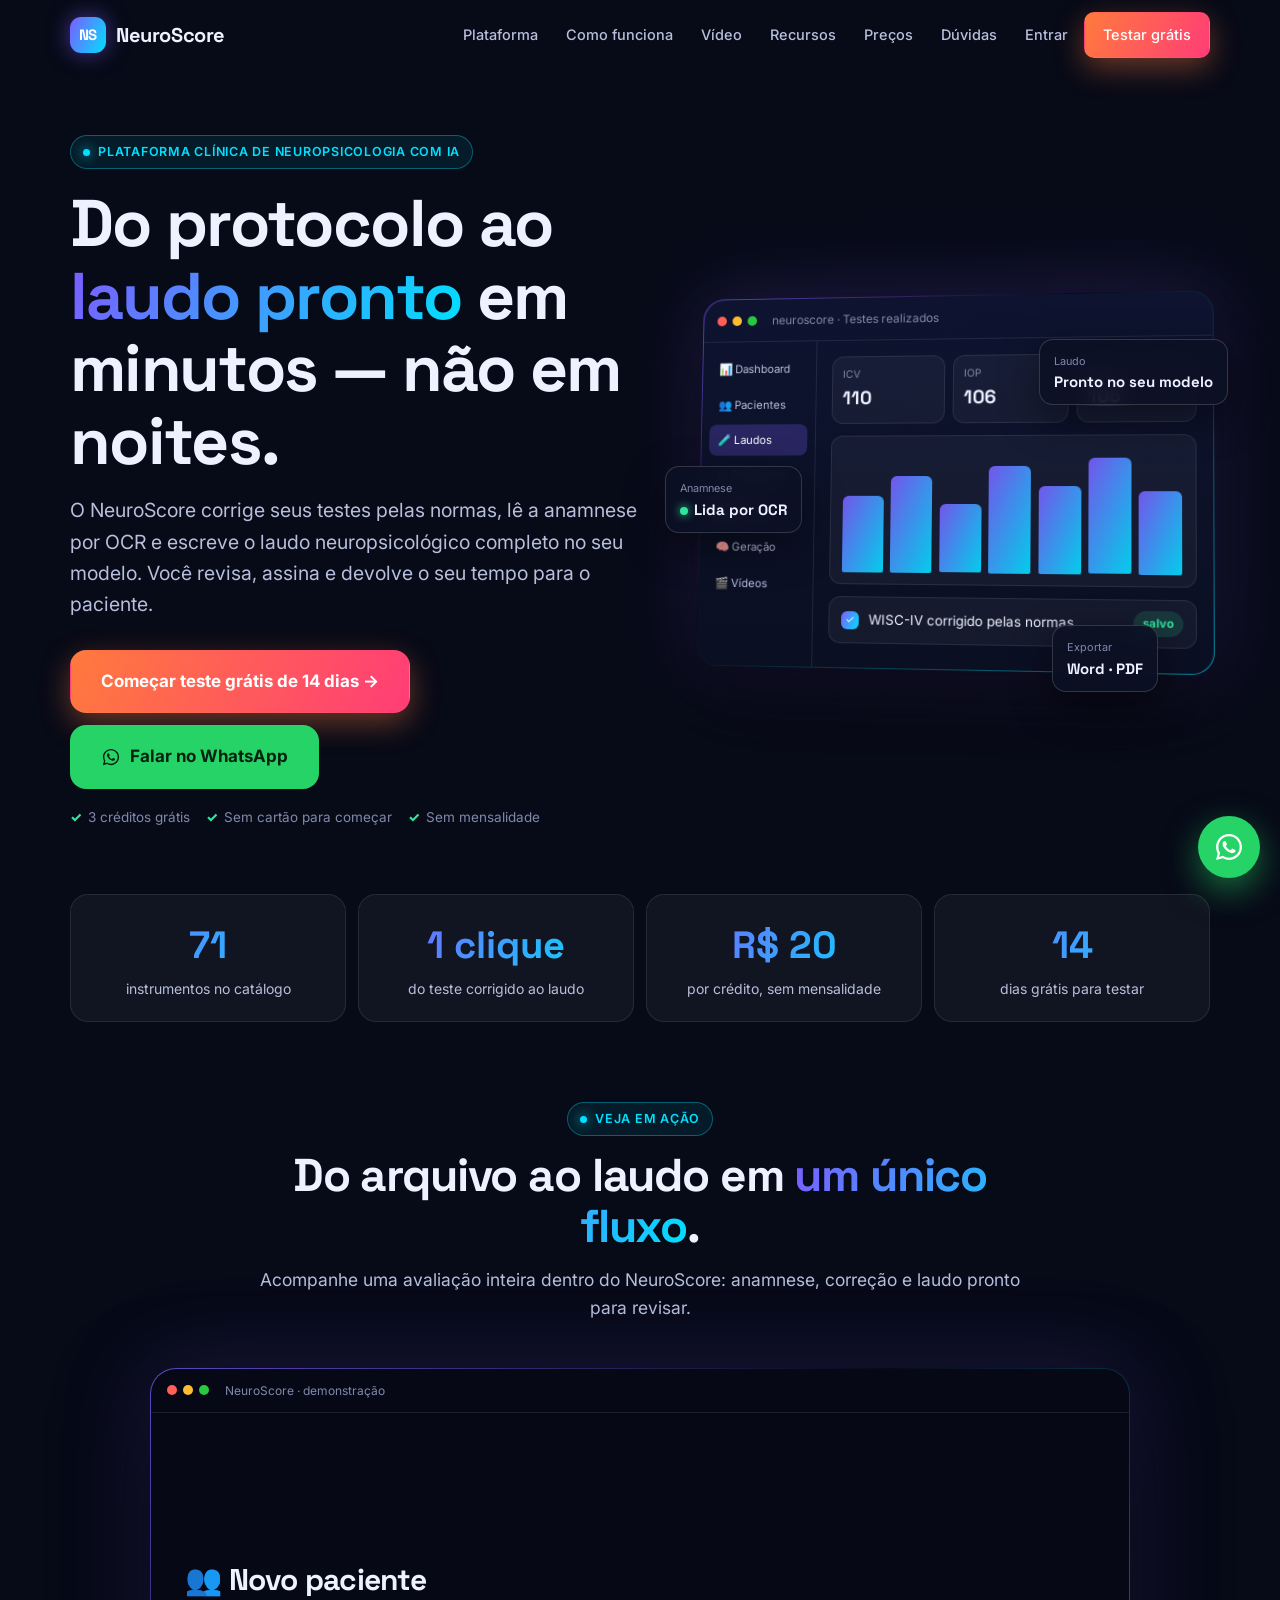
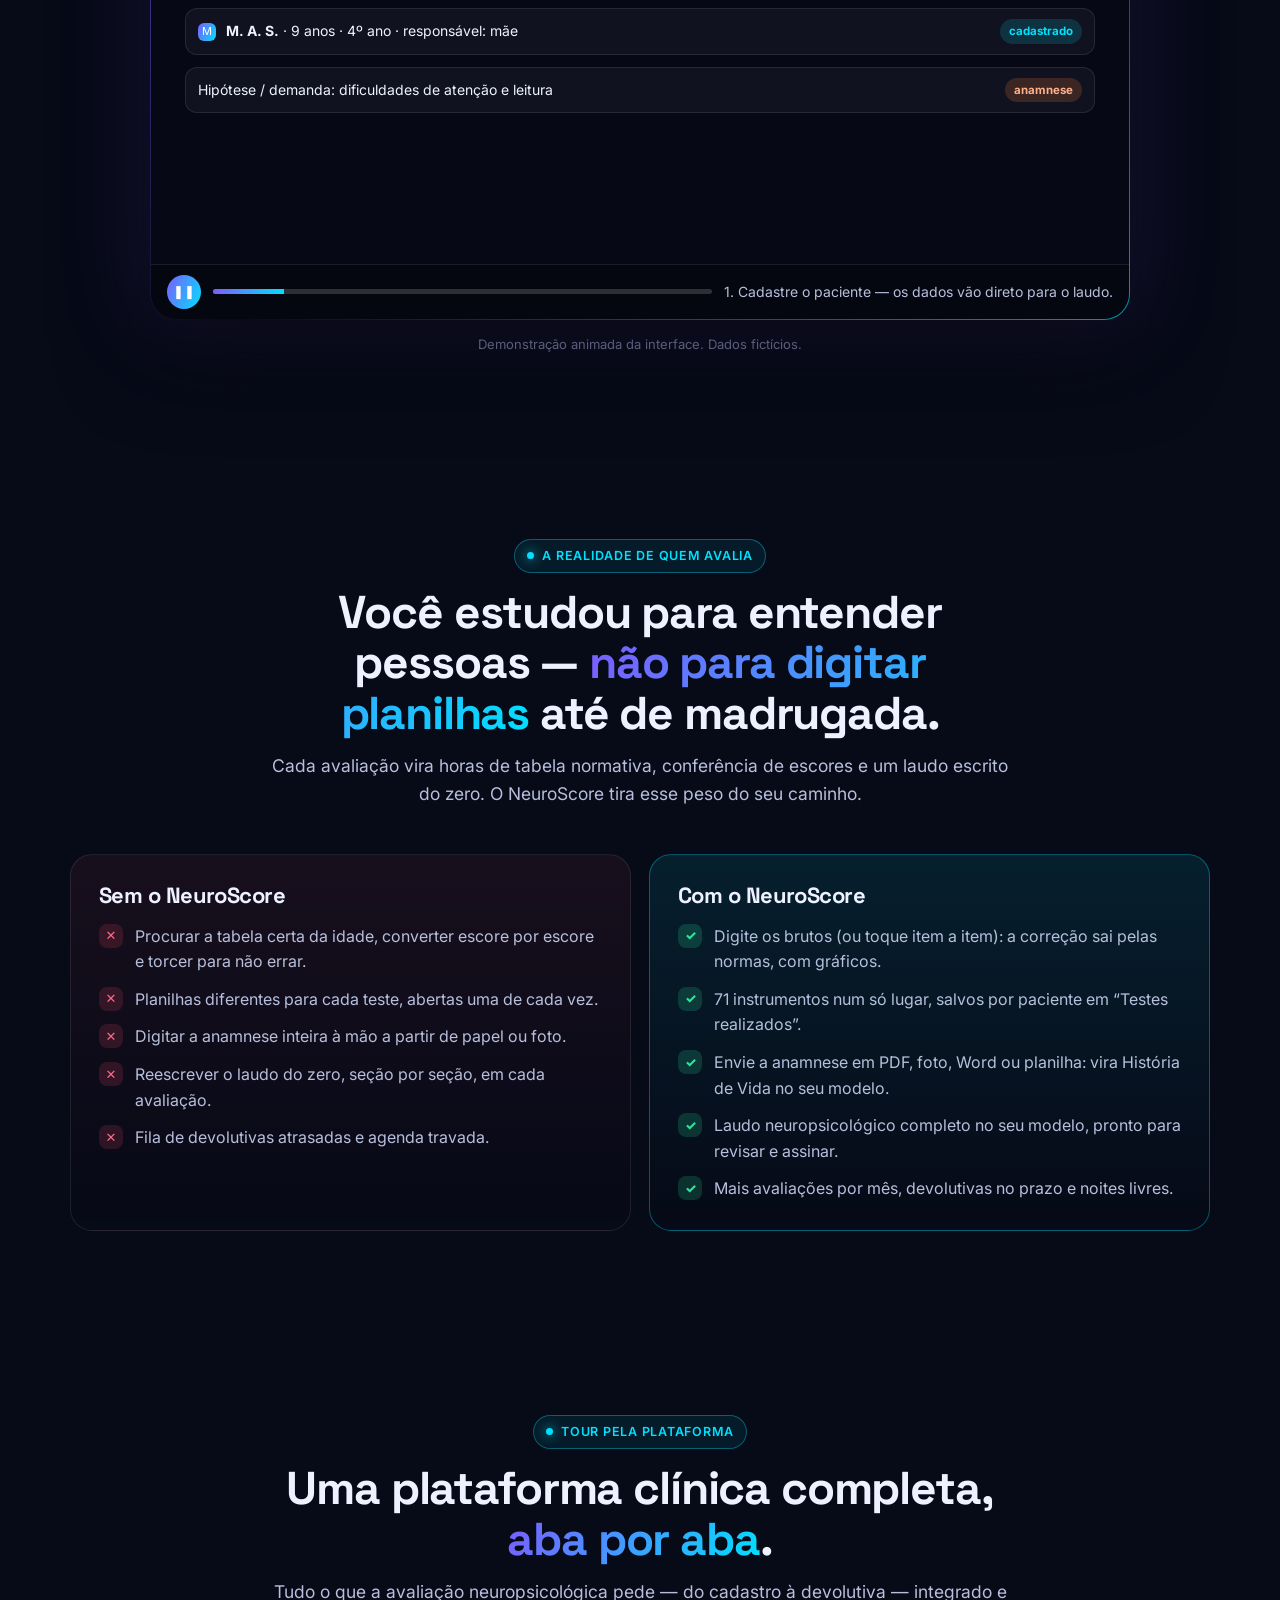
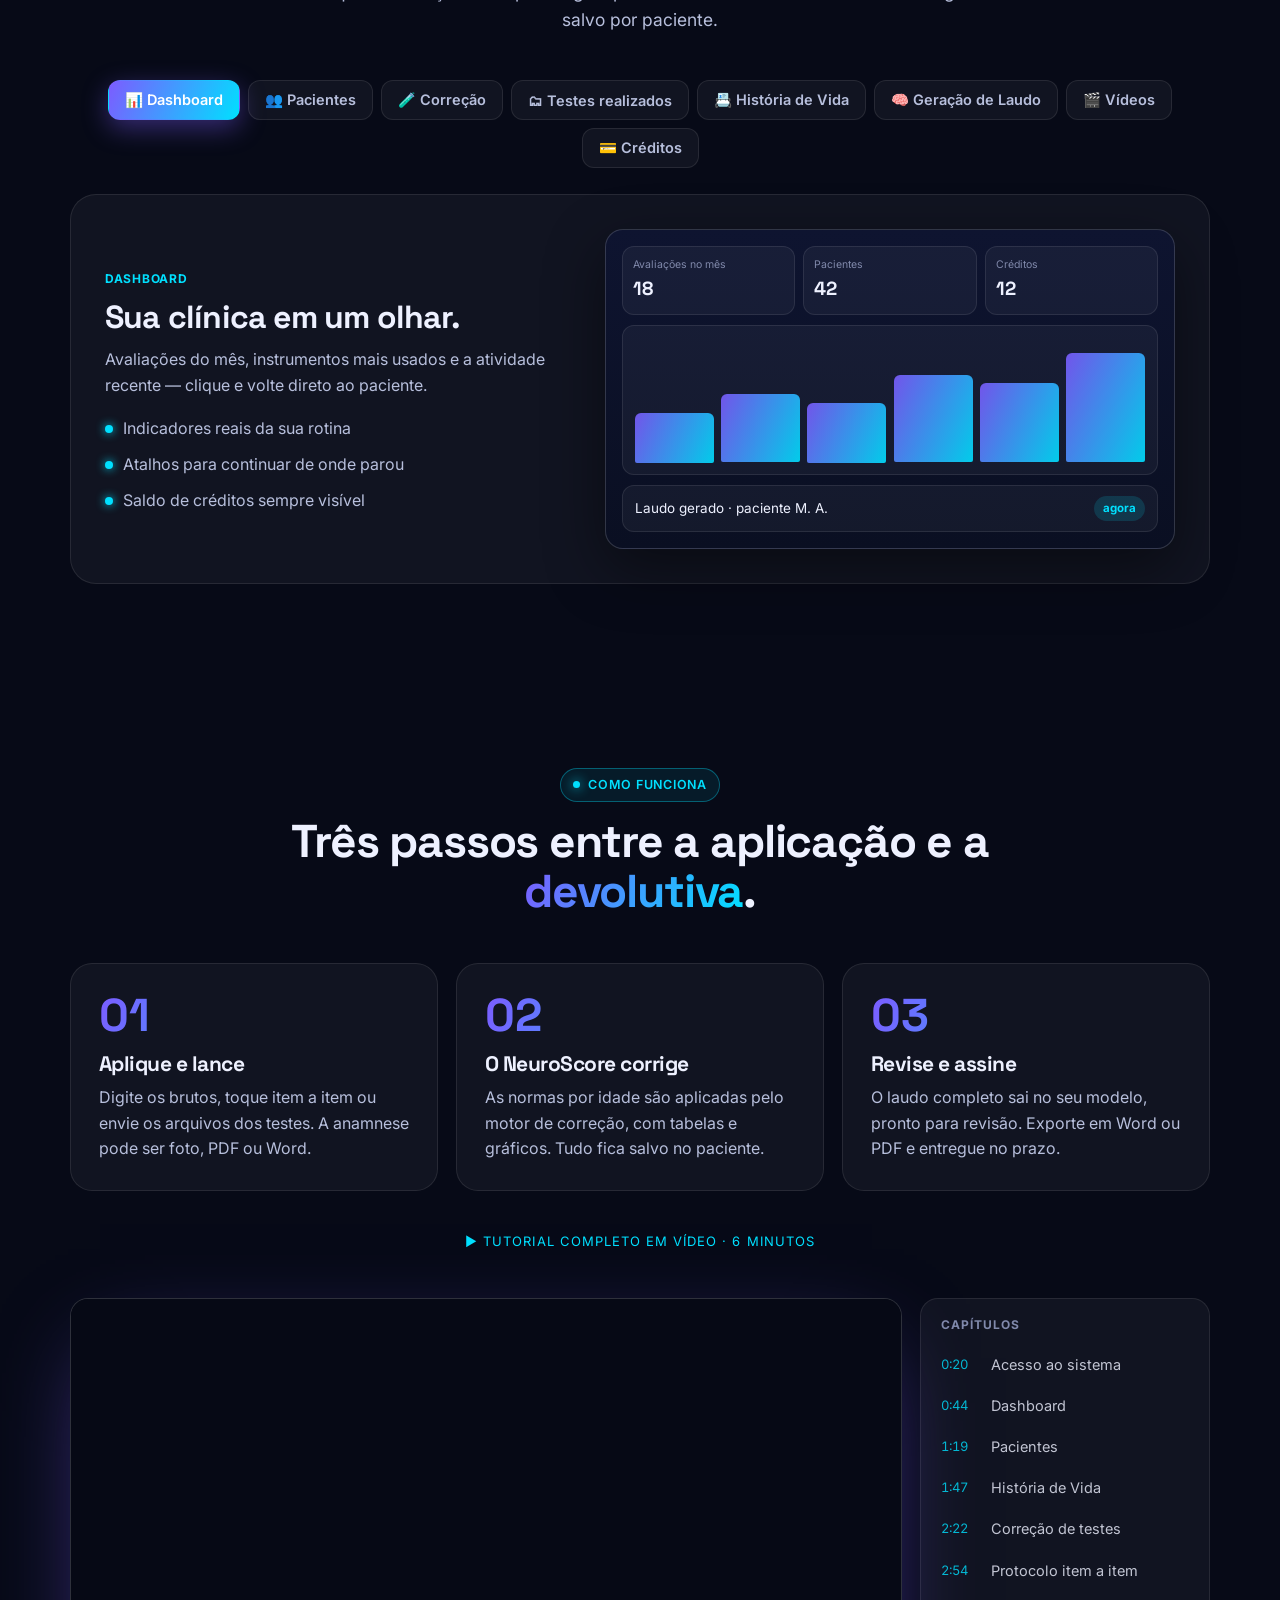
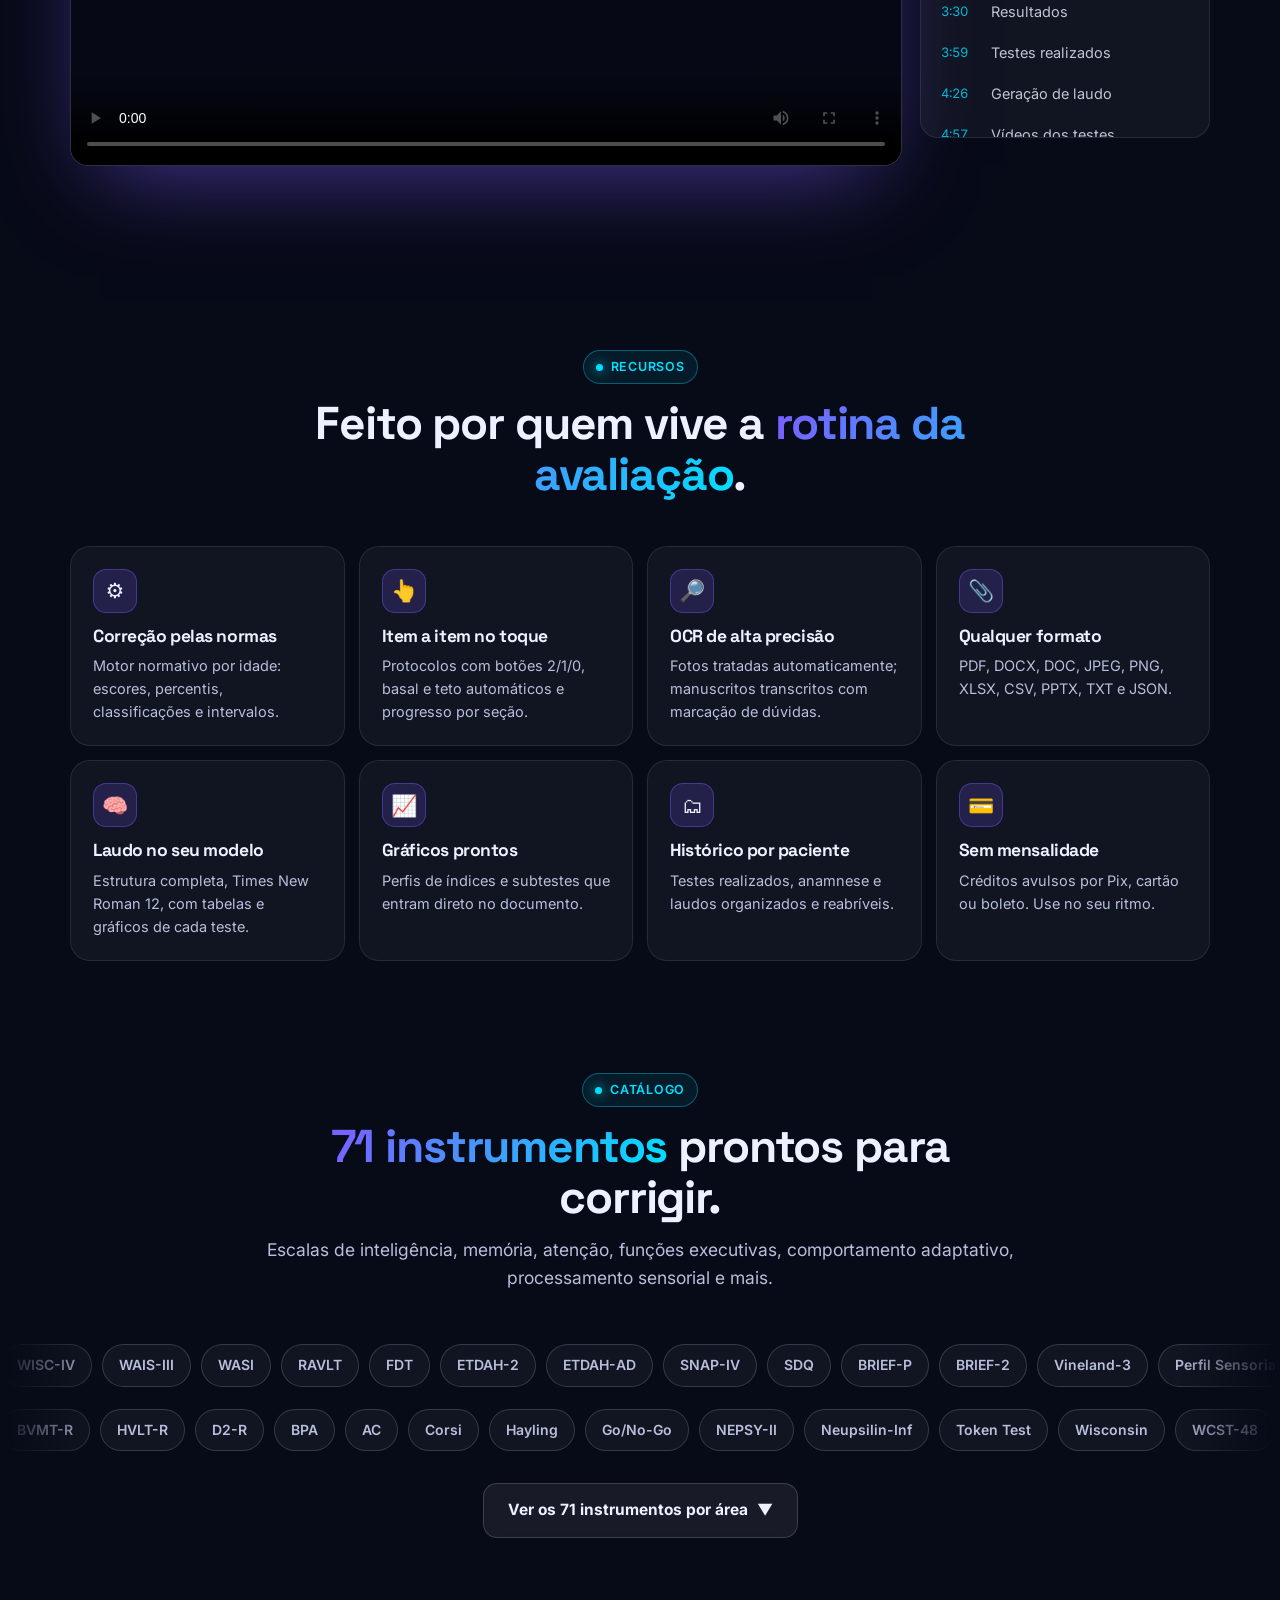
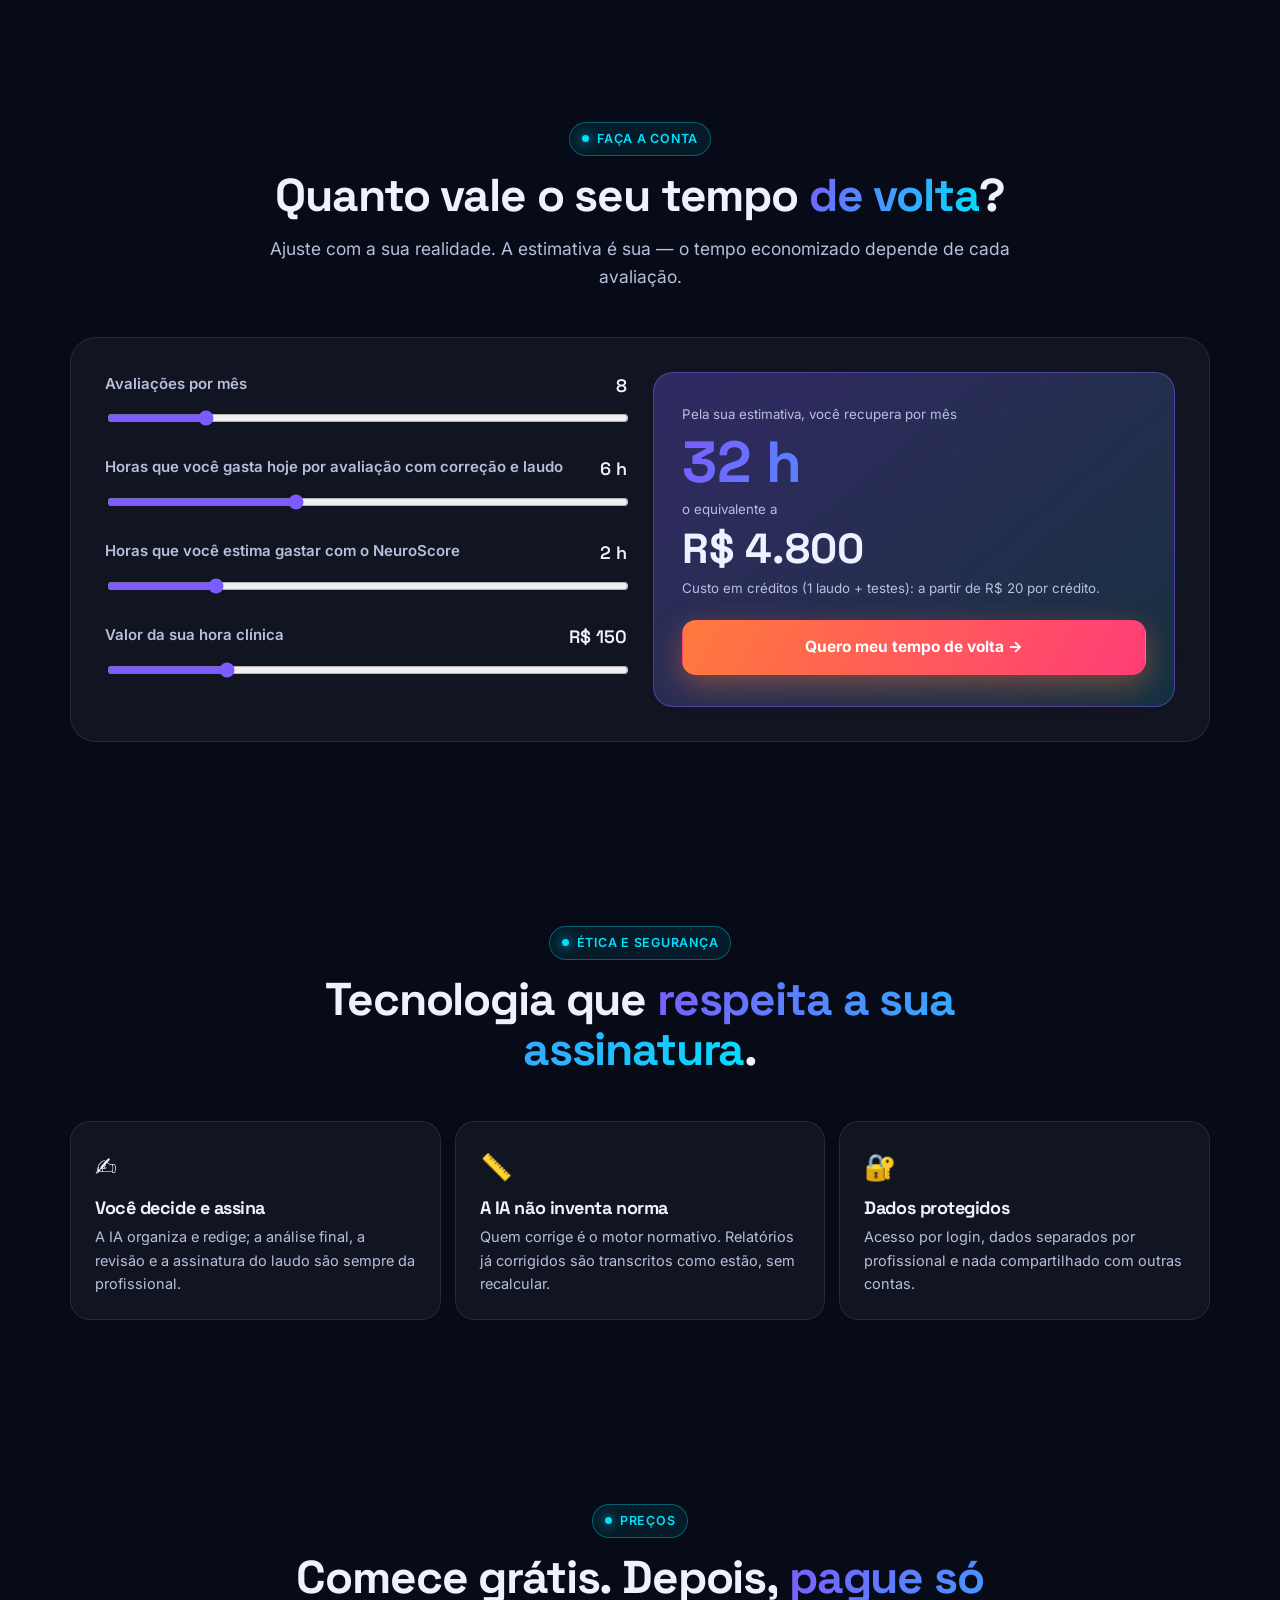
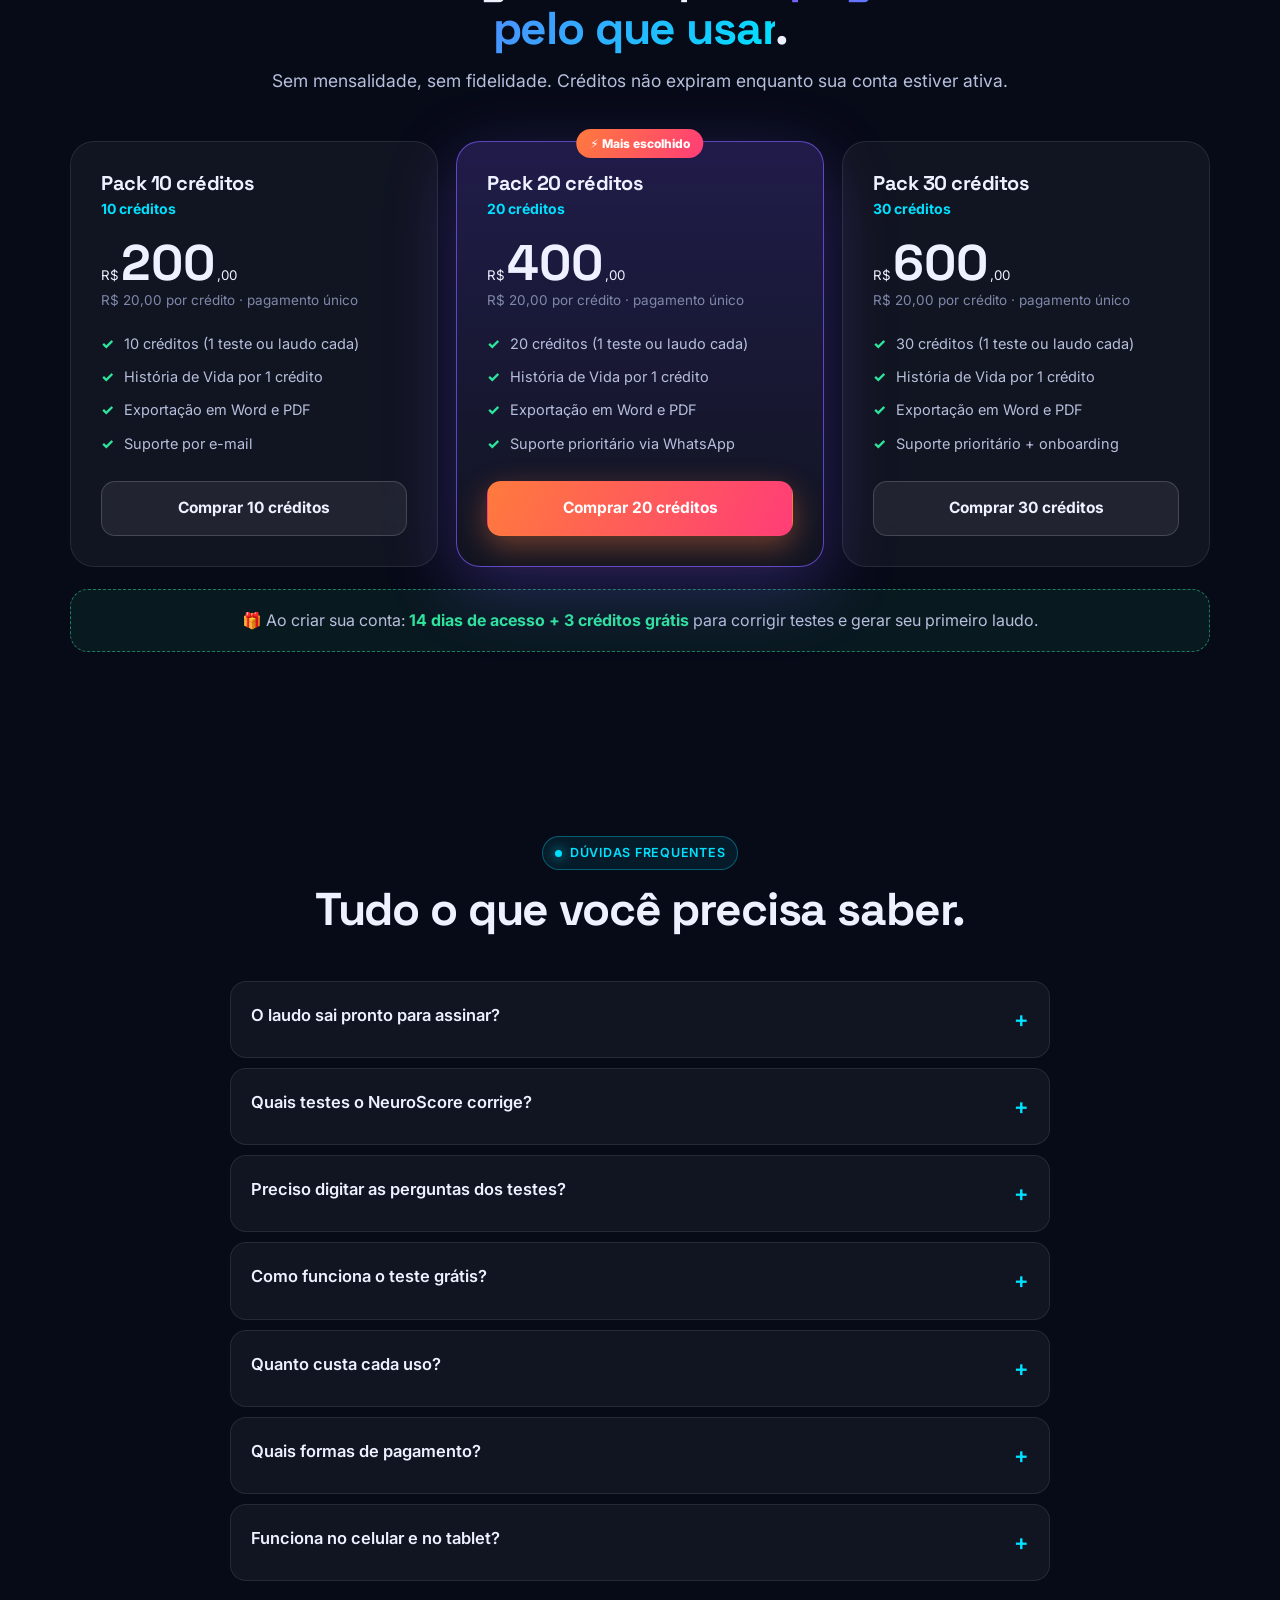
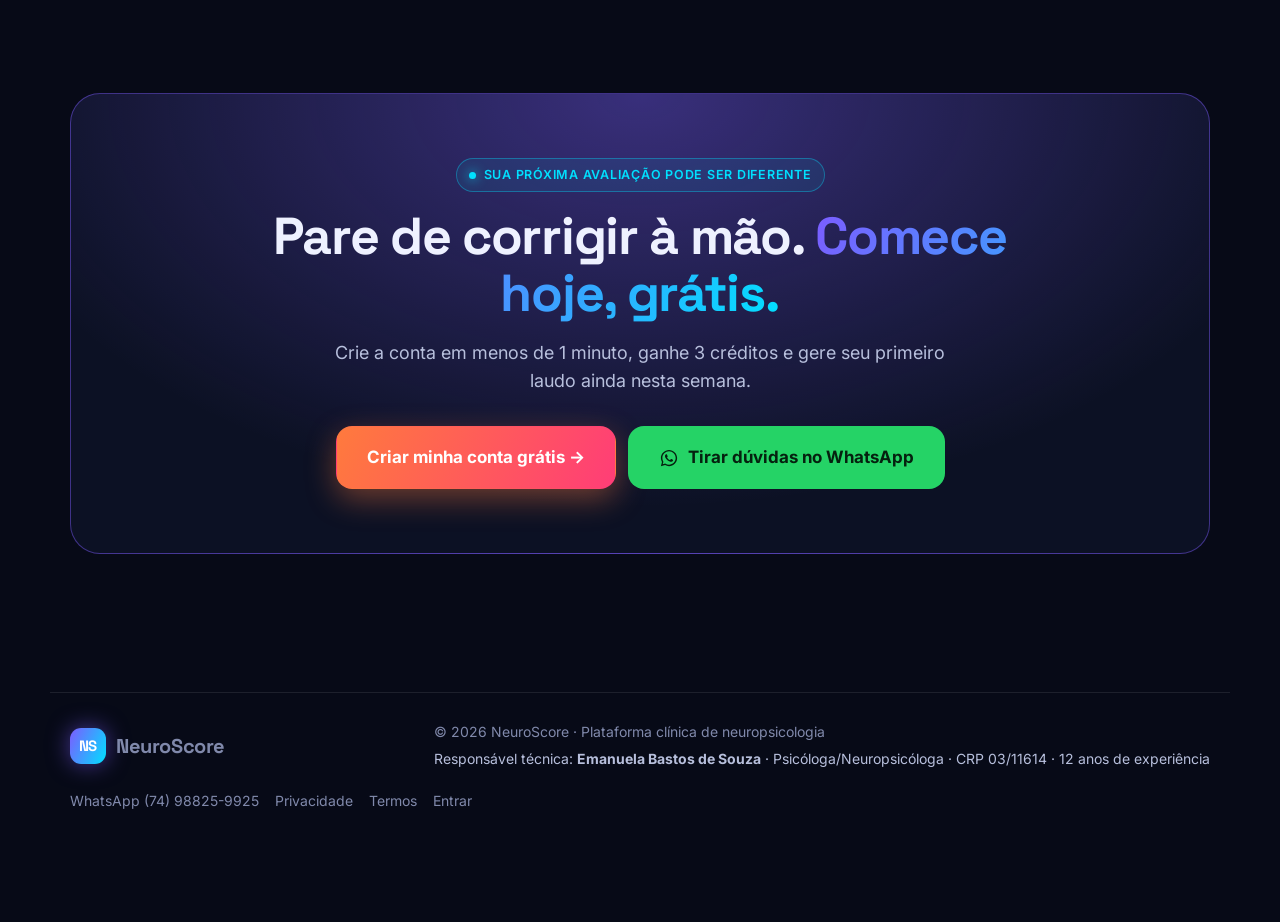
==== commit fc4d8c0a: "Auditoria: segurança, LGPD, SEO e acabamento profissional - Cabeçalhos de segurança (HSTS, nosniff, " ====
--- a/static/landing.html
+++ b/static/landing.html
@@ -8,6 +8,18 @@
   <meta name="theme-color" content="#0b0f1f" />
   <meta property="og:title" content="NeuroScore — do protocolo ao laudo em minutos" />
   <meta property="og:description" content="Plataforma clínica para neuropsicólogos: correção pelas normas, História de Vida por OCR e laudo completo no seu modelo." />
+  <link rel="canonical" href="https://neuro-testes.appsbrasil.store/" />
+  <meta property="og:type" content="website" />
+  <meta property="og:site_name" content="NeuroScore" />
+  <meta property="og:locale" content="pt_BR" />
+  <meta property="og:url" content="https://neuro-testes.appsbrasil.store/" />
+  <meta property="og:image" content="https://neuro-testes.appsbrasil.store/assets/video/neuroscore-apresentacao.jpg?v=2" />
+  <meta property="og:image:width" content="1280" />
+  <meta property="og:image:height" content="720" />
+  <meta name="twitter:card" content="summary_large_image" />
+  <meta name="twitter:image" content="https://neuro-testes.appsbrasil.store/assets/video/neuroscore-apresentacao.jpg?v=2" />
+  <link rel="apple-touch-icon" href="/favicon.svg" />
+  <script type="application/ld+json">{"@context": "https://schema.org", "@type": "SoftwareApplication", "name": "NeuroScore", "applicationCategory": "HealthApplication", "operatingSystem": "Web", "url": "https://neuro-testes.appsbrasil.store/", "description": "Plataforma clínica para neuropsicólogos: correção de instrumentos pelas normas, História de Vida por OCR e laudo neuropsicológico no seu modelo.", "inLanguage": "pt-BR", "offers": {"@type": "Offer", "price": "0", "priceCurrency": "BRL", "description": "Teste grátis de 14 dias com 3 créditos"}}</script>
   <link rel="icon" href="data:image/svg+xml,%3Csvg xmlns='http://www.w3.org/2000/svg' viewBox='0 0 100 100'%3E%3Cdefs%3E%3ClinearGradient id='g' x1='0' y1='0' x2='1' y2='1'%3E%3Cstop offset='0' stop-color='%237c5cff'/%3E%3Cstop offset='1' stop-color='%2300e0ff'/%3E%3C/linearGradient%3E%3C/defs%3E%3Crect width='100' height='100' rx='24' fill='url(%23g)'/%3E%3Ctext x='50' y='67' font-size='48' font-family='Arial,sans-serif' font-weight='800' text-anchor='middle' fill='white'%3ENS%3C/text%3E%3C/svg%3E" />
   <link rel="preconnect" href="https://fonts.googleapis.com" />
   <link rel="preconnect" href="https://fonts.gstatic.com" crossorigin />
@@ -794,7 +806,7 @@
     <div class="wrap">
       <a class="logo" href="#topo"><b>NS</b>NeuroScore</a>
       <div>© <span id="year"></span> NeuroScore · Plataforma clínica de neuropsicologia<div class="small" style="margin-top:4px;color:var(--ink-2)">Responsável técnica: <b>Emanuela Bastos de Souza</b> · Psicóloga/Neuropsicóloga · CRP 03/11614 · 12 anos de experiência</div></div>
-      <div style="display:flex;gap:16px;flex-wrap:wrap"><a data-wa href="#">WhatsApp (74) 98825-9925</a><a id="footEmail" hidden></a><a href="/login.html">Entrar</a></div>
+      <div style="display:flex;gap:16px;flex-wrap:wrap"><a data-wa href="#">WhatsApp (74) 98825-9925</a><a id="footEmail" hidden></a><a href="/privacidade">Privacidade</a><a href="/termos">Termos</a><a href="/login.html">Entrar</a></div>
     </div>
   </footer>
 
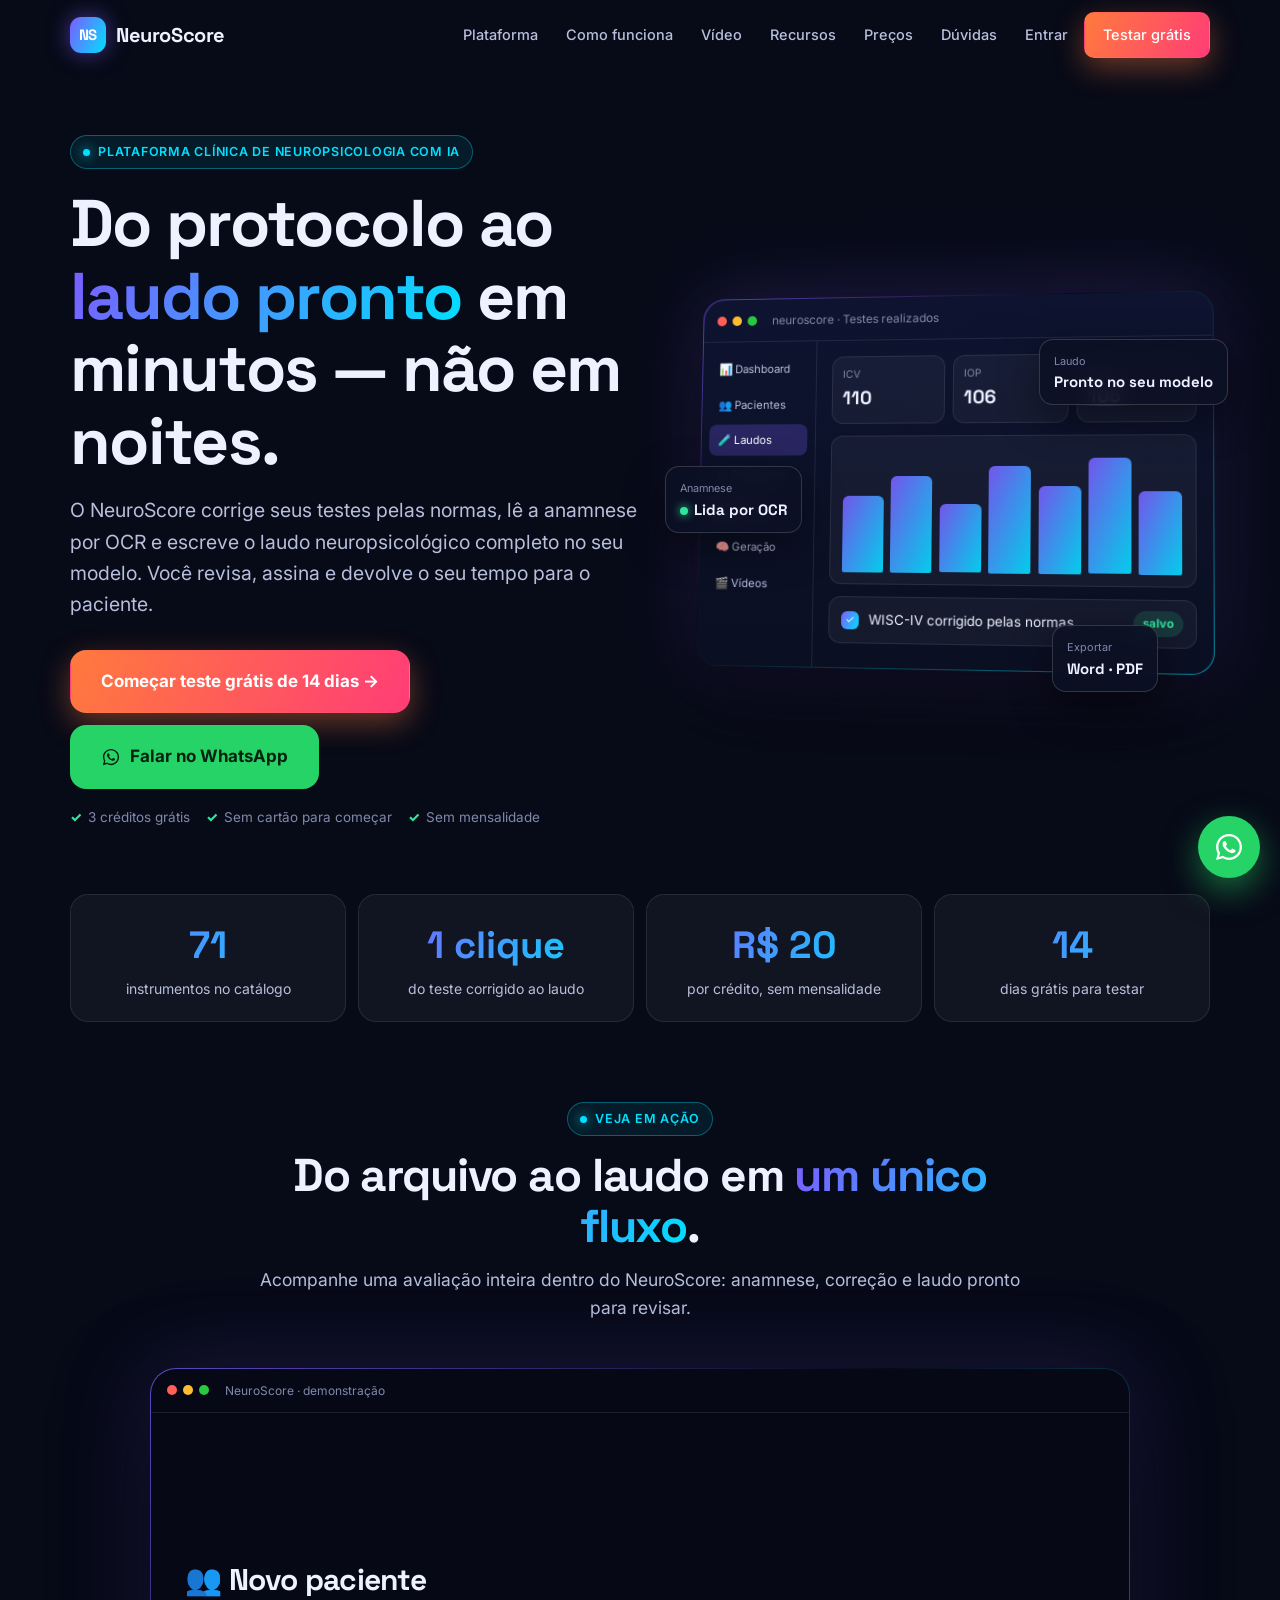
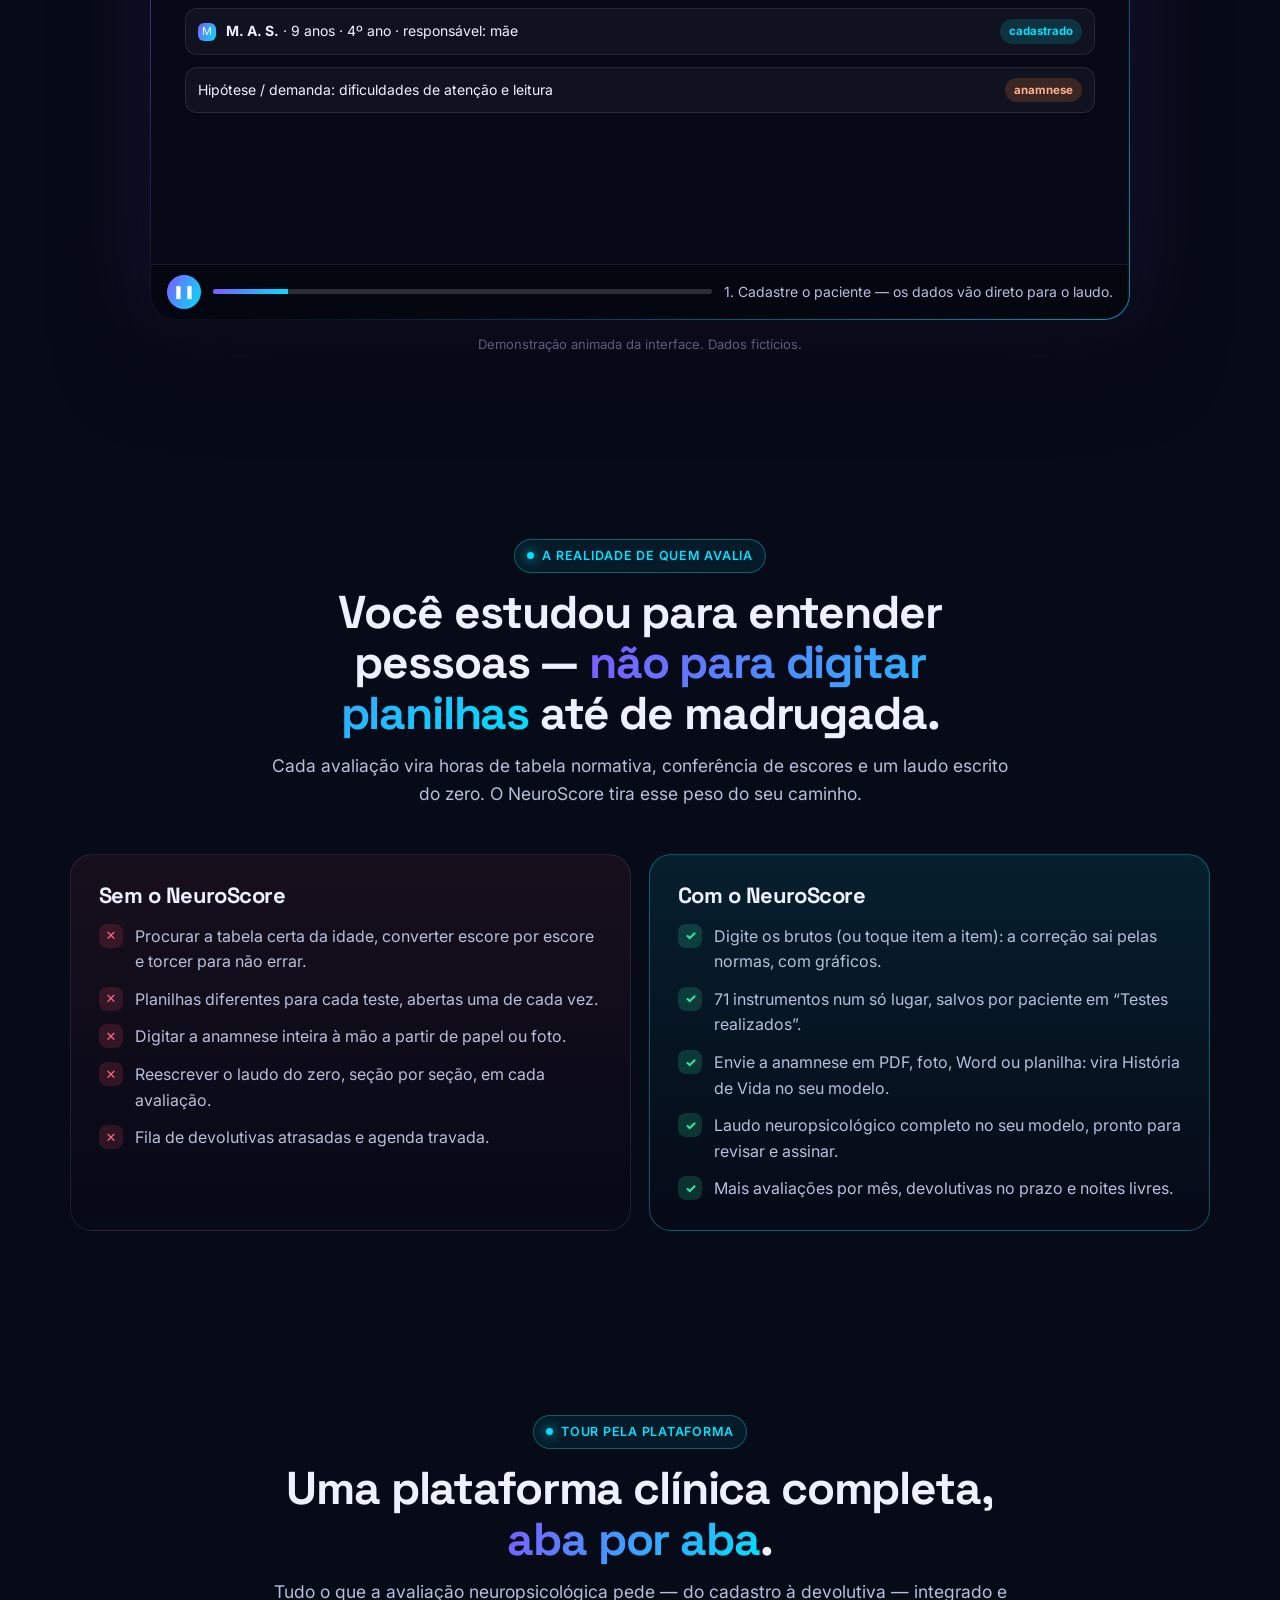
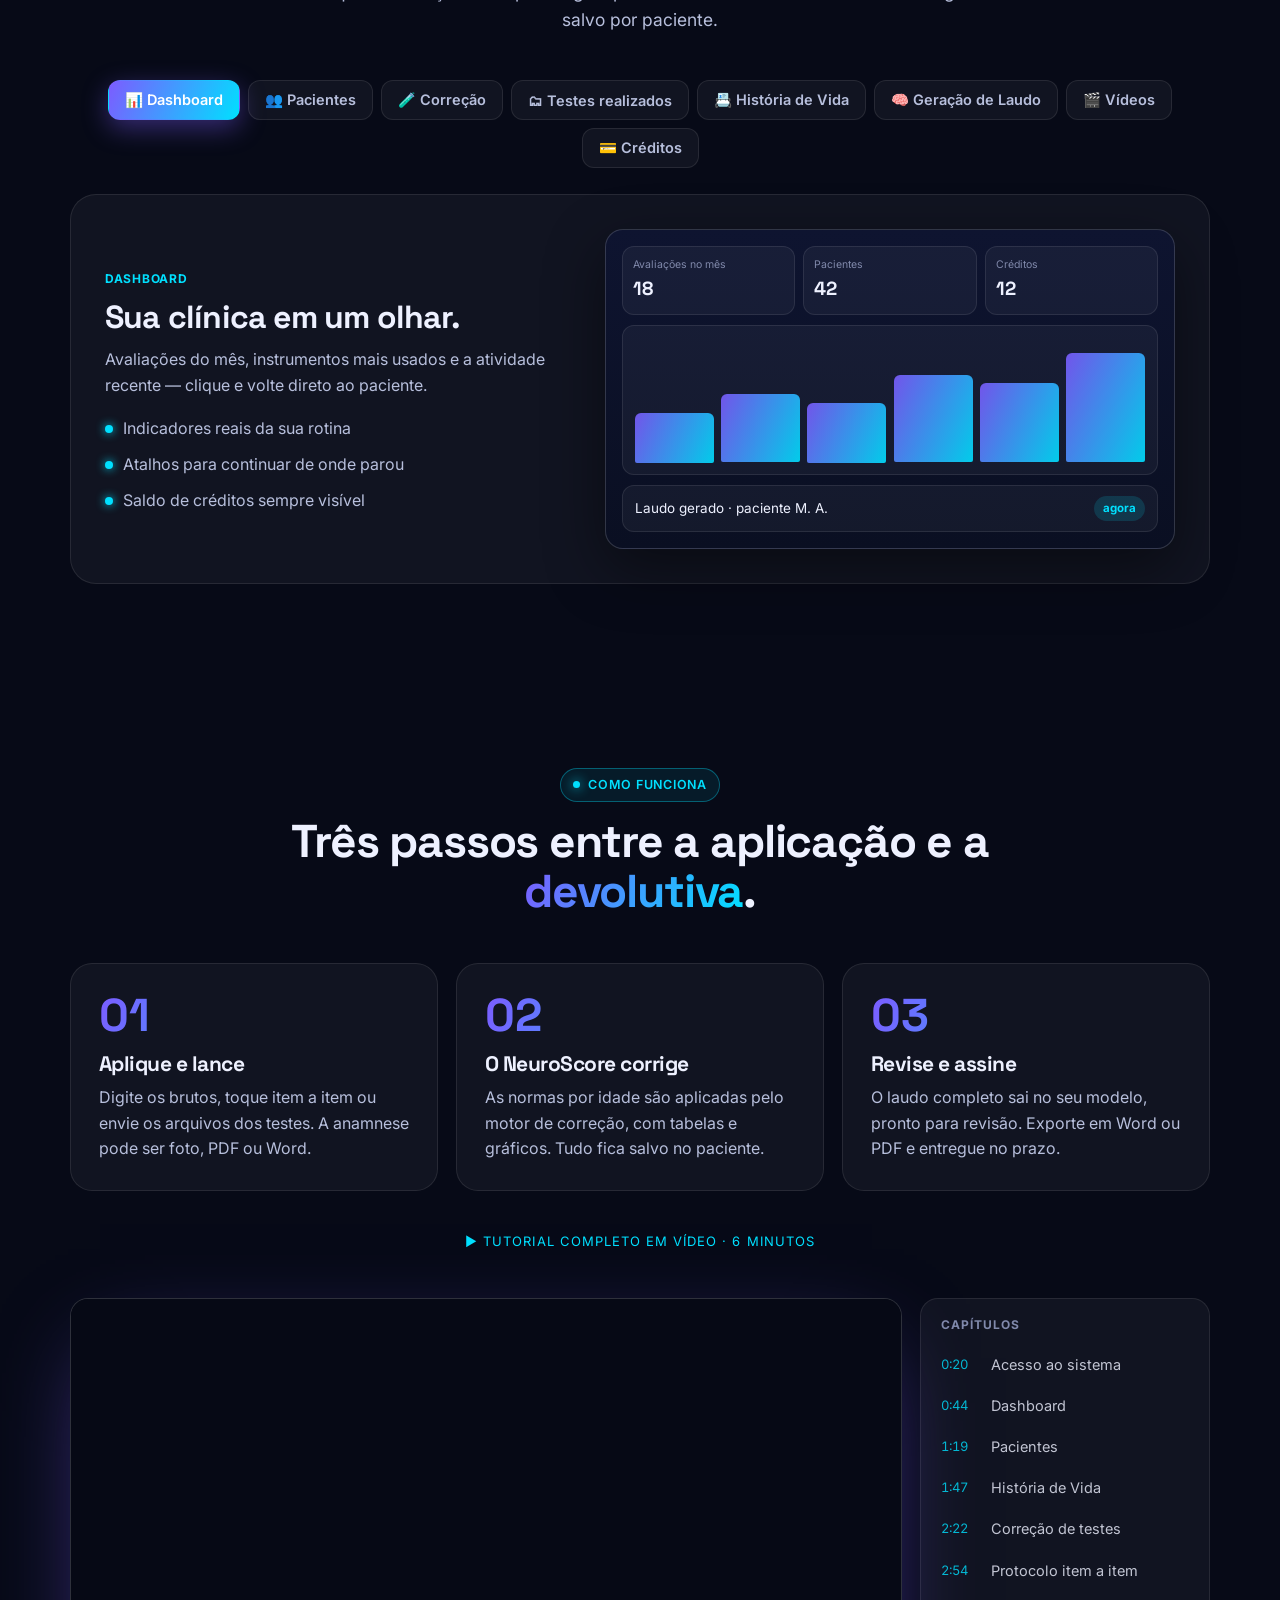
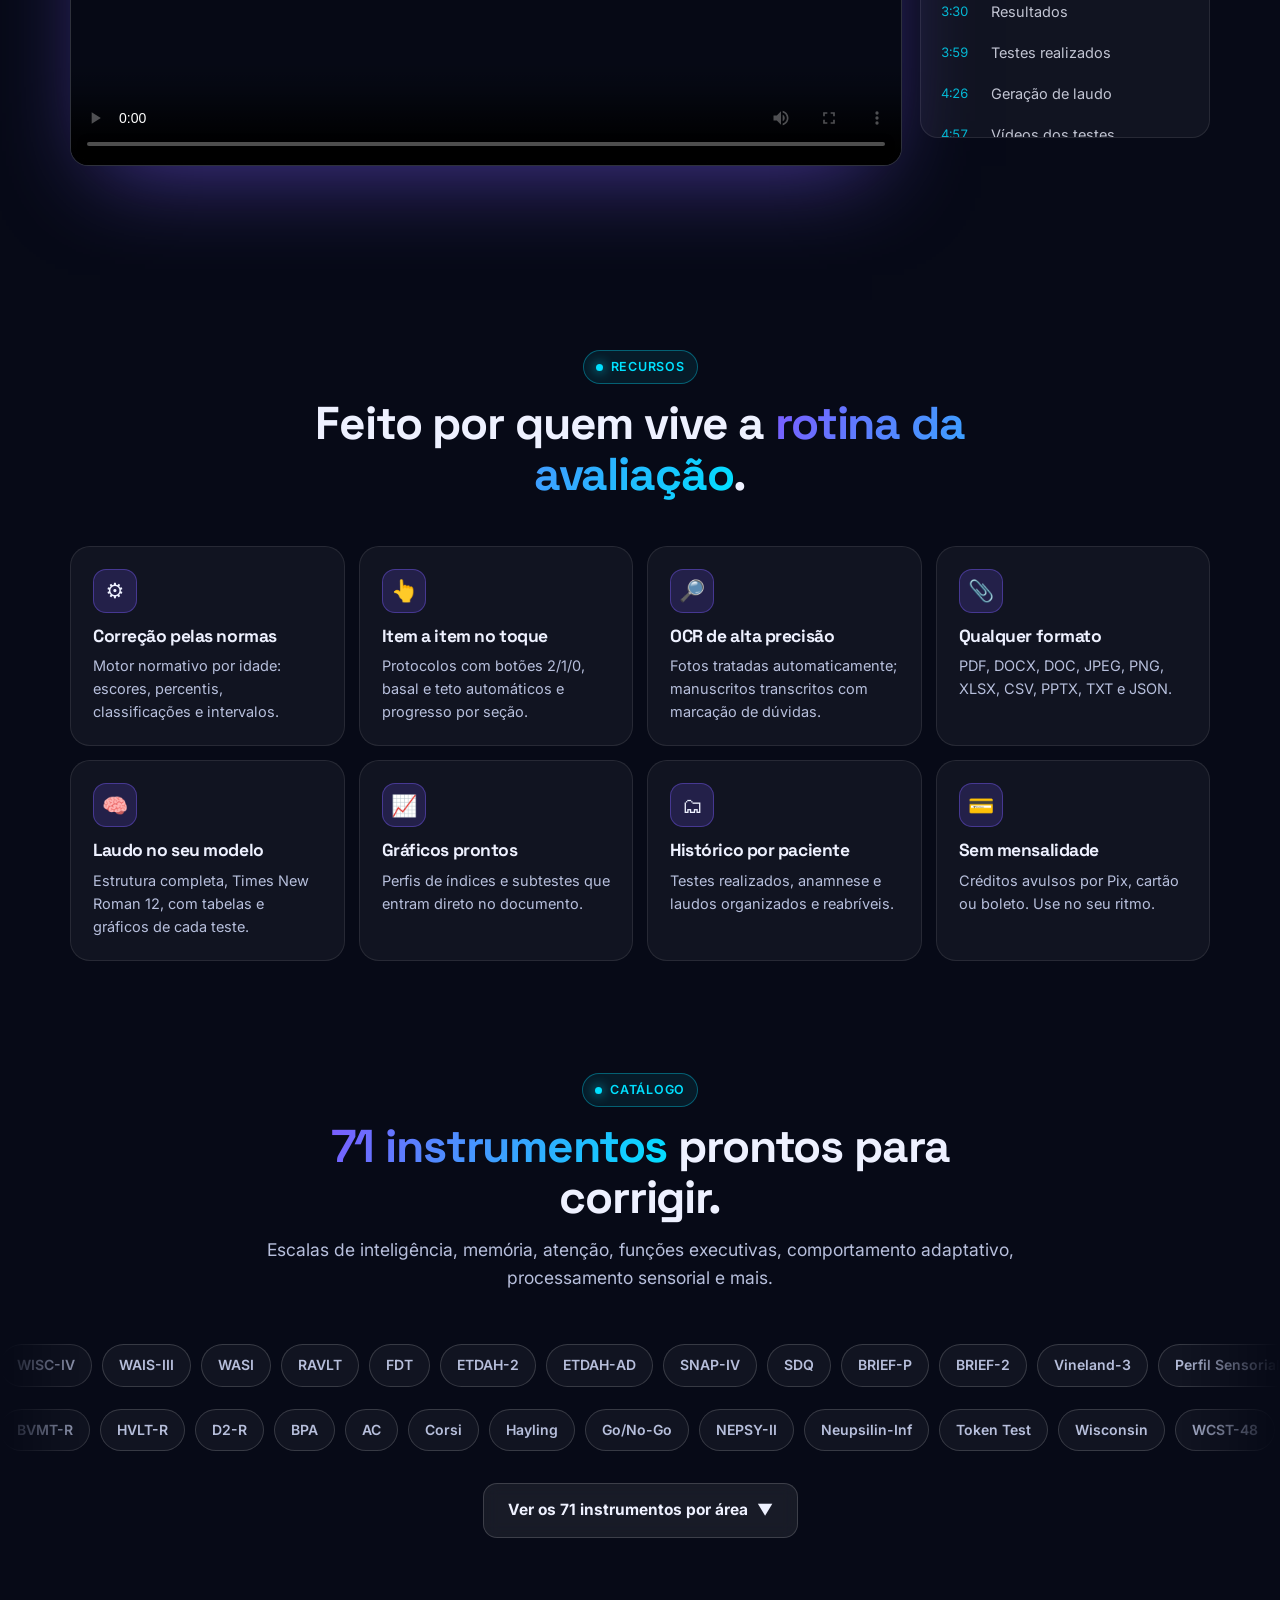
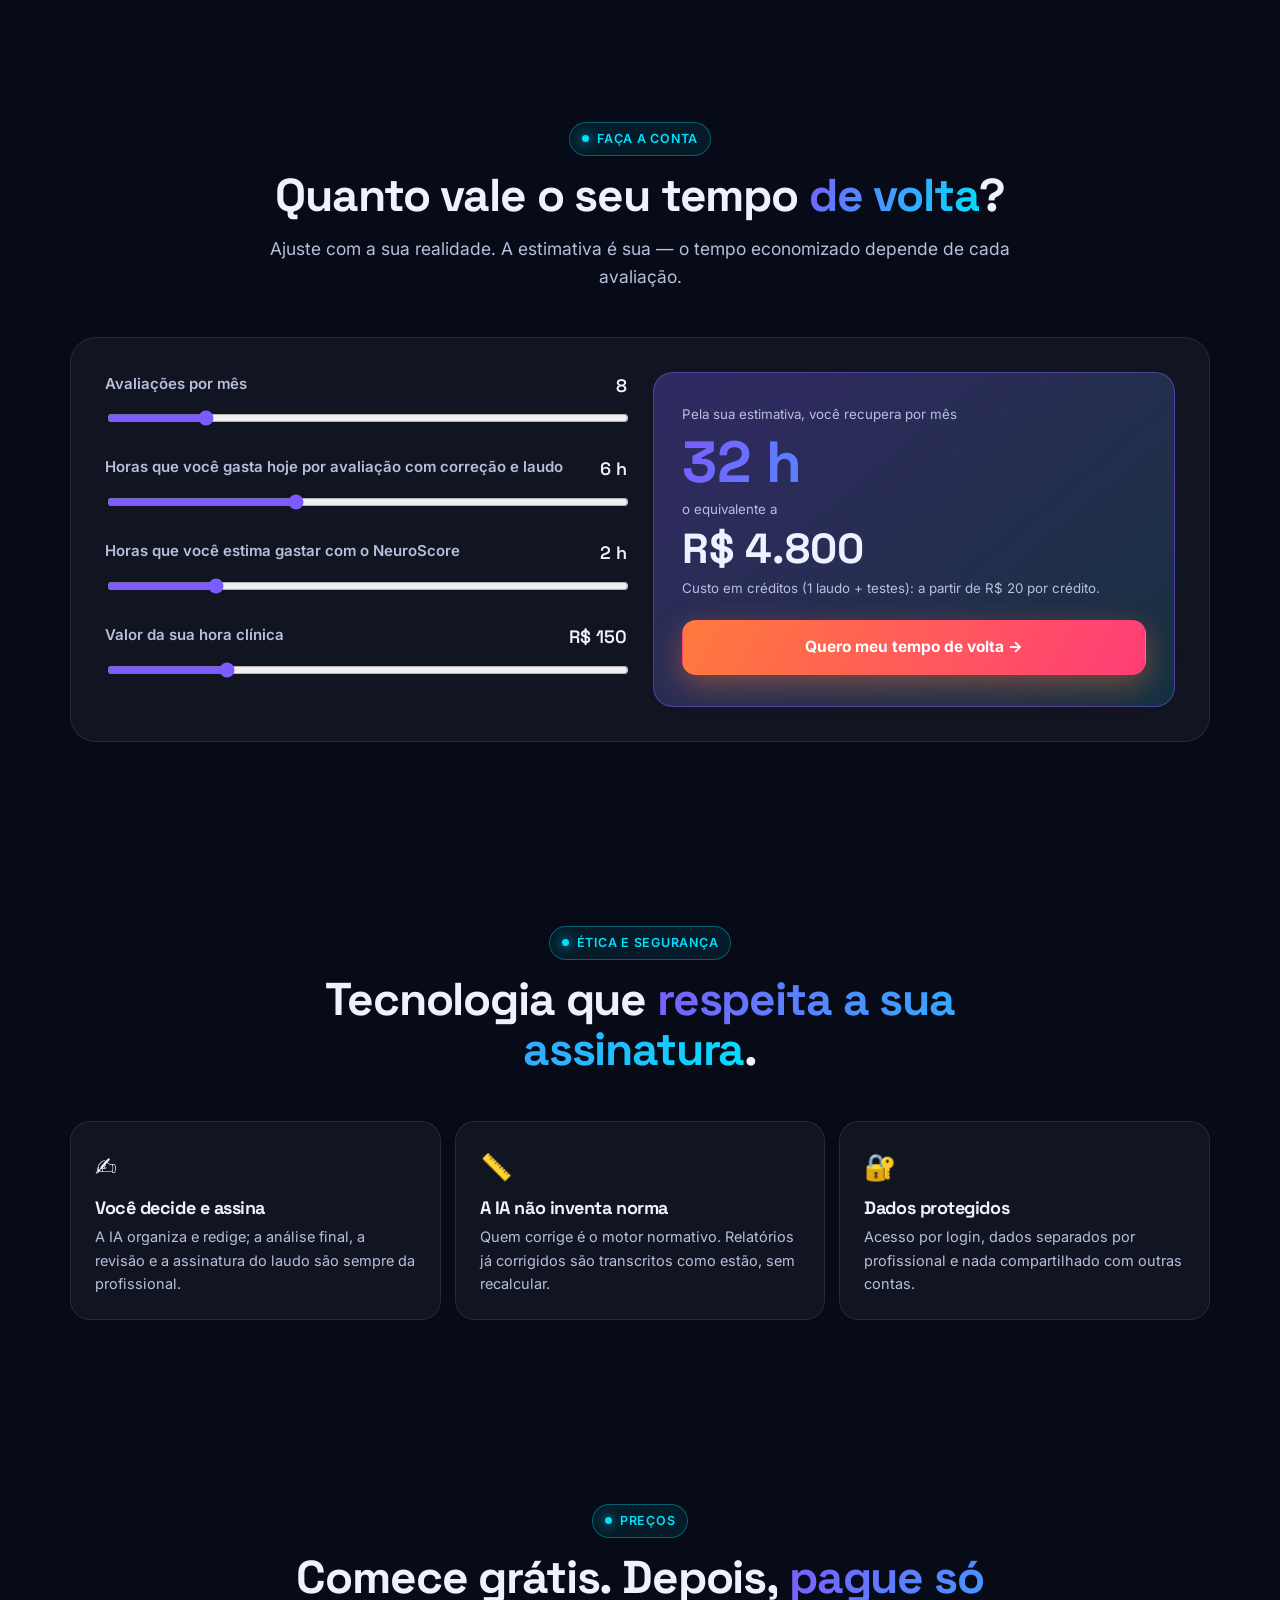
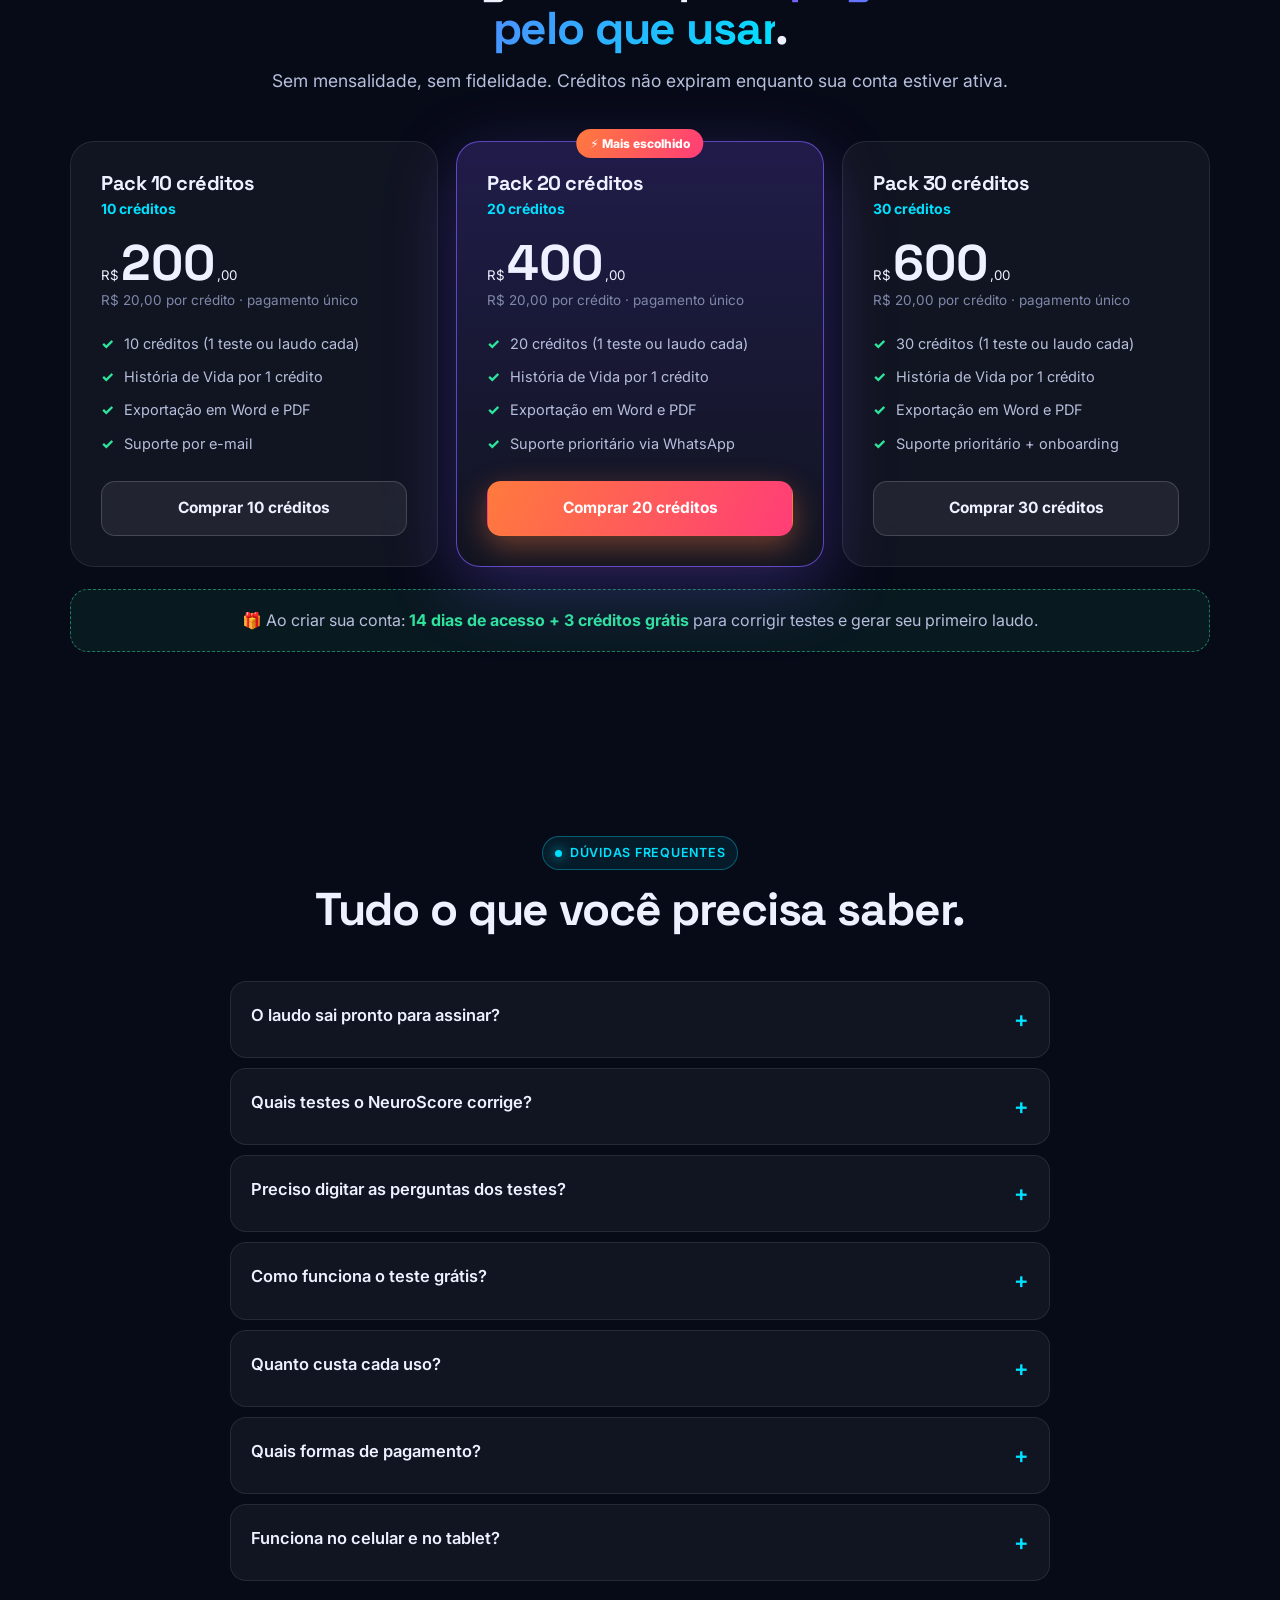
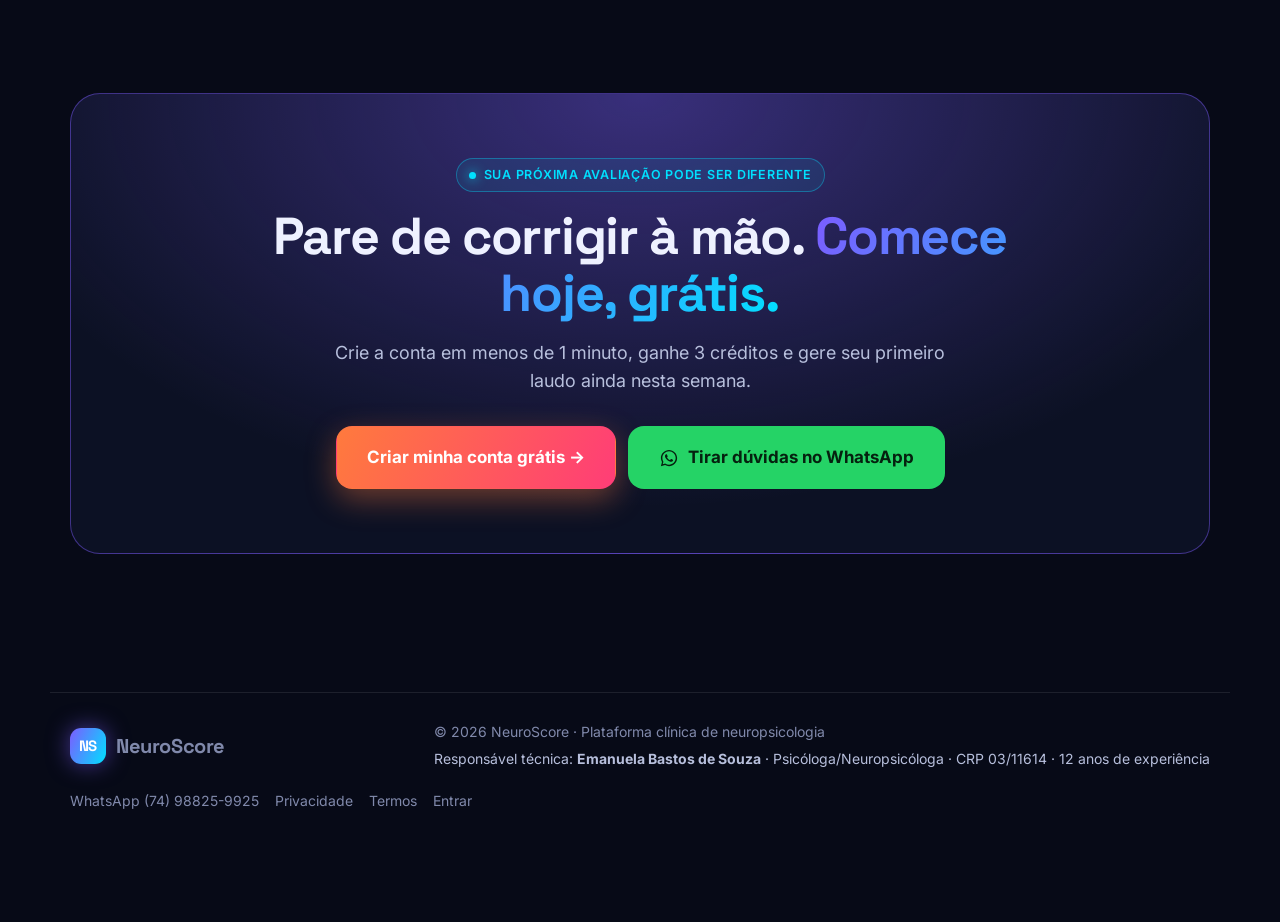
==== commit 70d3c545: "Site: textos de preços e do teste grátis editáveis no Admin - Novo card 'Site: preços e teste grátis" ====
--- a/static/landing.html
+++ b/static/landing.html
@@ -379,7 +379,7 @@
         <a href="#precos">Preços</a>
         <a href="#faq">Dúvidas</a>
         <a href="/login.html">Entrar</a>
-        <a class="btn btn-cta" href="/login.html?cadastro=1" data-cta>Testar grátis</a>
+        <a class="btn btn-cta" href="/login.html?cadastro=1" data-cta data-cta-short>Testar grátis</a>
       </div>
     </div>
   </nav>
@@ -395,7 +395,7 @@
           <a class="btn btn-cta btn-lg" href="/login.html?cadastro=1" data-cta>Começar teste grátis de 14 dias →</a>
           <a class="btn btn-wa btn-lg" data-wa href="#"><svg class="wa-ico"><use href="#wa"/></svg>Falar no WhatsApp</a>
         </div>
-        <div class="micro"><span>3 créditos grátis</span><span>Sem cartão para começar</span><span>Sem mensalidade</span></div>
+        <div class="micro" id="heroMicro"><span>3 créditos grátis</span><span>Sem cartão para começar</span><span>Sem mensalidade</span></div>
       </div>
       <div class="reveal" style="position:relative">
         <div class="device">
@@ -424,7 +424,7 @@
       <div class="stat reveal"><b class="grad-text" data-count="71">71</b><span>instrumentos no catálogo</span></div>
       <div class="stat reveal"><b class="grad-text">1 clique</b><span>do teste corrigido ao laudo</span></div>
       <div class="stat reveal"><b class="grad-text">R$ 20</b><span>por crédito, sem mensalidade</span></div>
-      <div class="stat reveal"><b class="grad-text" data-count="14">14</b><span>dias grátis para testar</span></div>
+      <div class="stat reveal" id="statTrial"><b class="grad-text" data-count="14">14</b><span>dias grátis para testar</span></div>
     </div>
   </div>
 
@@ -760,11 +760,11 @@
     <div class="wrap">
       <div class="sec-head reveal">
         <span class="eyebrow"><i></i>Preços</span>
-        <h2>Comece grátis. Depois, <span class="grad-text">pague só pelo que usar</span>.</h2>
-        <p>Sem mensalidade, sem fidelidade. Créditos não expiram enquanto sua conta estiver ativa.</p>
+        <h2 id="precosTitle">Comece grátis. Depois, <span class="grad-text">pague só pelo que usar</span>.</h2>
+        <p id="precosSub">Sem mensalidade, sem fidelidade. Créditos não expiram enquanto sua conta estiver ativa.</p>
       </div>
       <div class="prices" id="prices"></div>
-      <div class="free-band reveal">🎁 Ao criar sua conta: <b>14 dias de acesso + 3 créditos grátis</b> para corrigir testes e gerar seu primeiro laudo.</div>
+      <div class="free-band reveal" id="freeBand">🎁 Ao criar sua conta: <b>14 dias de acesso + 3 créditos grátis</b> para corrigir testes e gerar seu primeiro laudo.</div>
     </div>
   </section>
 
@@ -811,7 +811,7 @@
   </footer>
 
   <a class="wa-float" data-wa href="#" aria-label="Falar no WhatsApp"><span class="tip">Fale com a gente 👋</span><svg style="color:#fff"><use href="#wa"/></svg></a>
-  <div class="m-bar"><a class="btn btn-wa" data-wa href="#"><svg class="wa-ico"><use href="#wa"/></svg>WhatsApp</a><a class="btn btn-cta" href="/login.html?cadastro=1" data-cta>Testar grátis</a></div>
+  <div class="m-bar"><a class="btn btn-wa" data-wa href="#"><svg class="wa-ico"><use href="#wa"/></svg>WhatsApp</a><a class="btn btn-cta" href="/login.html?cadastro=1" data-cta data-cta-short>Testar grátis</a></div>
 
   <script>
   (function () {
@@ -917,7 +917,11 @@
       { name: 'Pack 30 créditos', credits: 30, amount_cents: 60000, featured: false,
         features: ['30 créditos (1 teste ou laudo cada)', 'História de Vida por 1 crédito', 'Exportação em Word e PDF', 'Suporte prioritário + onboarding'] },
     ];
+    let PRE = {}, LAST_PLANS = null;
+    const bold = (t) => esc(t).replace(/\*\*(.+?)\*\*/g, '<b>$1</b>');
     function renderPlans(plans) {
+      LAST_PLANS = plans;
+      const badge = PRE.badge ?? '⚡ Mais escolhido', unitTxt = PRE.unit ?? 'pagamento único', buy = PRE.buy || 'Comprar {creditos} créditos';
       const box = $('#prices');
       box.style.gridTemplateColumns = plans.length && plans.length < 3 ? `repeat(${plans.length},minmax(0,380px))` : '';
       box.style.justifyContent = 'center';
@@ -925,13 +929,13 @@
         const [reais, cents] = brl(p.amount_cents).split(',');
         const unit = p.credits ? brl(Math.round(p.amount_cents / p.credits)) : '';
         return `<div class="price reveal${p.featured ? ' featured' : ''}">
-          ${p.featured ? '<span class="badge">⚡ Mais escolhido</span>' : ''}
+          ${p.featured && badge ? `<span class="badge">${esc(badge)}</span>` : ''}
           <h3>${esc(p.name)}</h3>
           <div class="credits">${p.credits} créditos</div>
           <div class="amount"><small>R$</small><b>${reais}</b><small>,${cents}</small></div>
-          <div class="unit">${unit ? `R$ ${unit} por crédito · pagamento único` : 'pagamento único'}</div>
+          <div class="unit">${unit ? `R$ ${unit} por crédito${unitTxt ? ' · ' + esc(unitTxt) : ''}` : esc(unitTxt)}</div>
           <ul>${(p.features || []).map(f => `<li><i>✓</i>${esc(f)}</li>`).join('')}</ul>
-          <a class="btn ${p.featured ? 'btn-cta' : 'btn-glass'} btn-block" href="/login.html?next=planos">Comprar ${p.credits} créditos</a>
+          <a class="btn ${p.featured ? 'btn-cta' : 'btn-glass'} btn-block" href="/login.html?next=planos">${esc(buy.replace(/\{creditos\}/g, p.credits))}</a>
         </div>`;
       }).join('');
       observe(box);
@@ -961,6 +965,15 @@
       if (s.hero_title) $('#heroTitle').textContent = s.hero_title;
       if (s.hero_subtitle) $('#heroSub').textContent = s.hero_subtitle;
       if (s.cta_text) document.querySelectorAll('.hero [data-cta]').forEach(a => { a.textContent = s.cta_text; });
+      // Textos da seção Preços e do teste grátis (Admin → Planos e Recargas)
+      const pr = s.precos || {};
+      PRE = pr; if (LAST_PLANS) renderPlans(LAST_PLANS);
+      if (pr.title) $('#precosTitle').innerHTML = esc(pr.title) + (pr.title_hl ? ` <span class="grad-text">${esc(pr.title_hl)}</span>` : '');
+      if (pr.subtitle) $('#precosSub').textContent = pr.subtitle;
+      if (pr.free_band != null) { const f = $('#freeBand'); f.innerHTML = '🎁 ' + bold(pr.free_band.replace(/^🎁\s*/, '')); f.hidden = !pr.free_band; }
+      if (Array.isArray(pr.micro) && pr.micro.length) $('#heroMicro').innerHTML = pr.micro.map(m => `<span>${esc(m)}</span>`).join('');
+      if (pr.cta_short) document.querySelectorAll('[data-cta-short]').forEach(a => { a.textContent = pr.cta_short; });
+      if (/^\d{1,3}$/.test(String(pr.trial_days || ''))) { const b = $('#statTrial b'); b.dataset.count = pr.trial_days; b.textContent = pr.trial_days; }
       if (s.whatsapp && s.whatsapp.replace(/\D/g, '').length >= 10) { WA = s.whatsapp.replace(/\D/g, ''); if (WA.length <= 11) WA = '55' + WA; setWa(); }
       if (s.email) { const e = $('#footEmail'); e.href = 'mailto:' + s.email; e.textContent = s.email; e.hidden = false; }
     }).catch(() => {});
